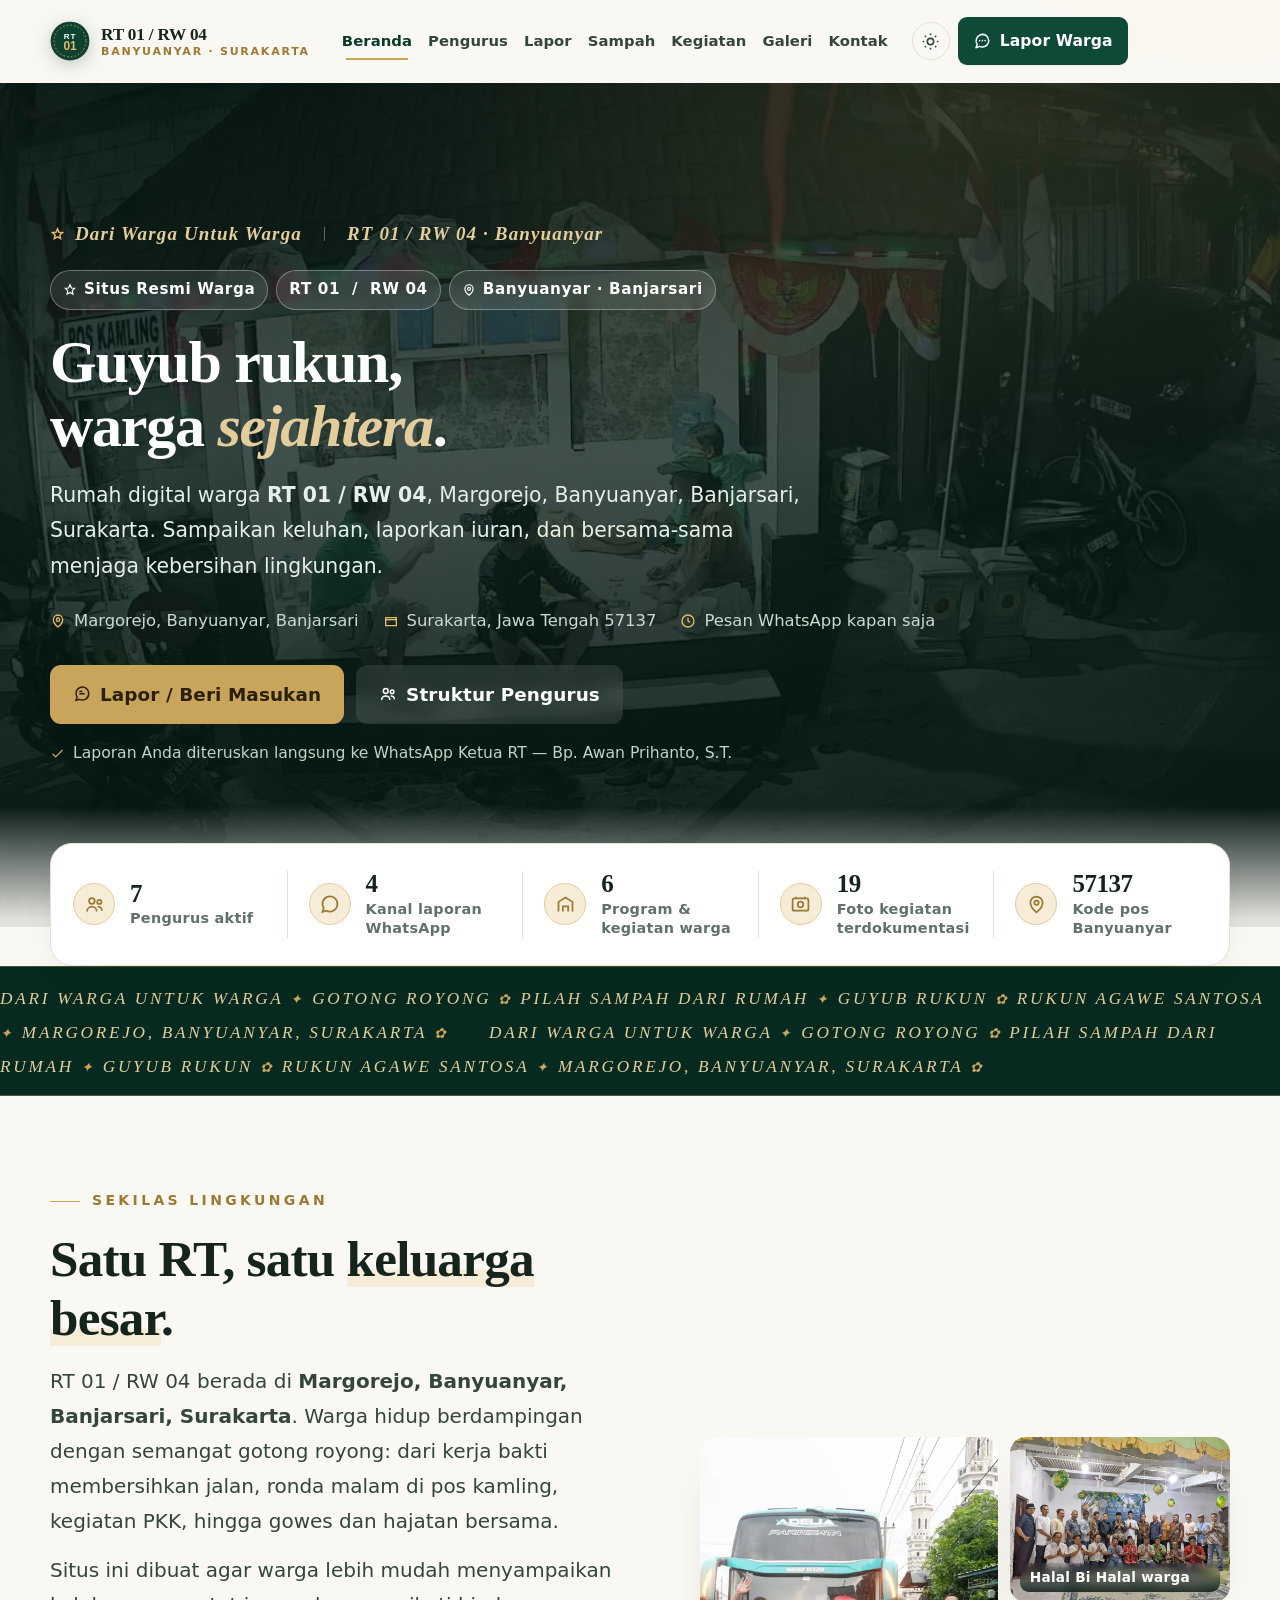
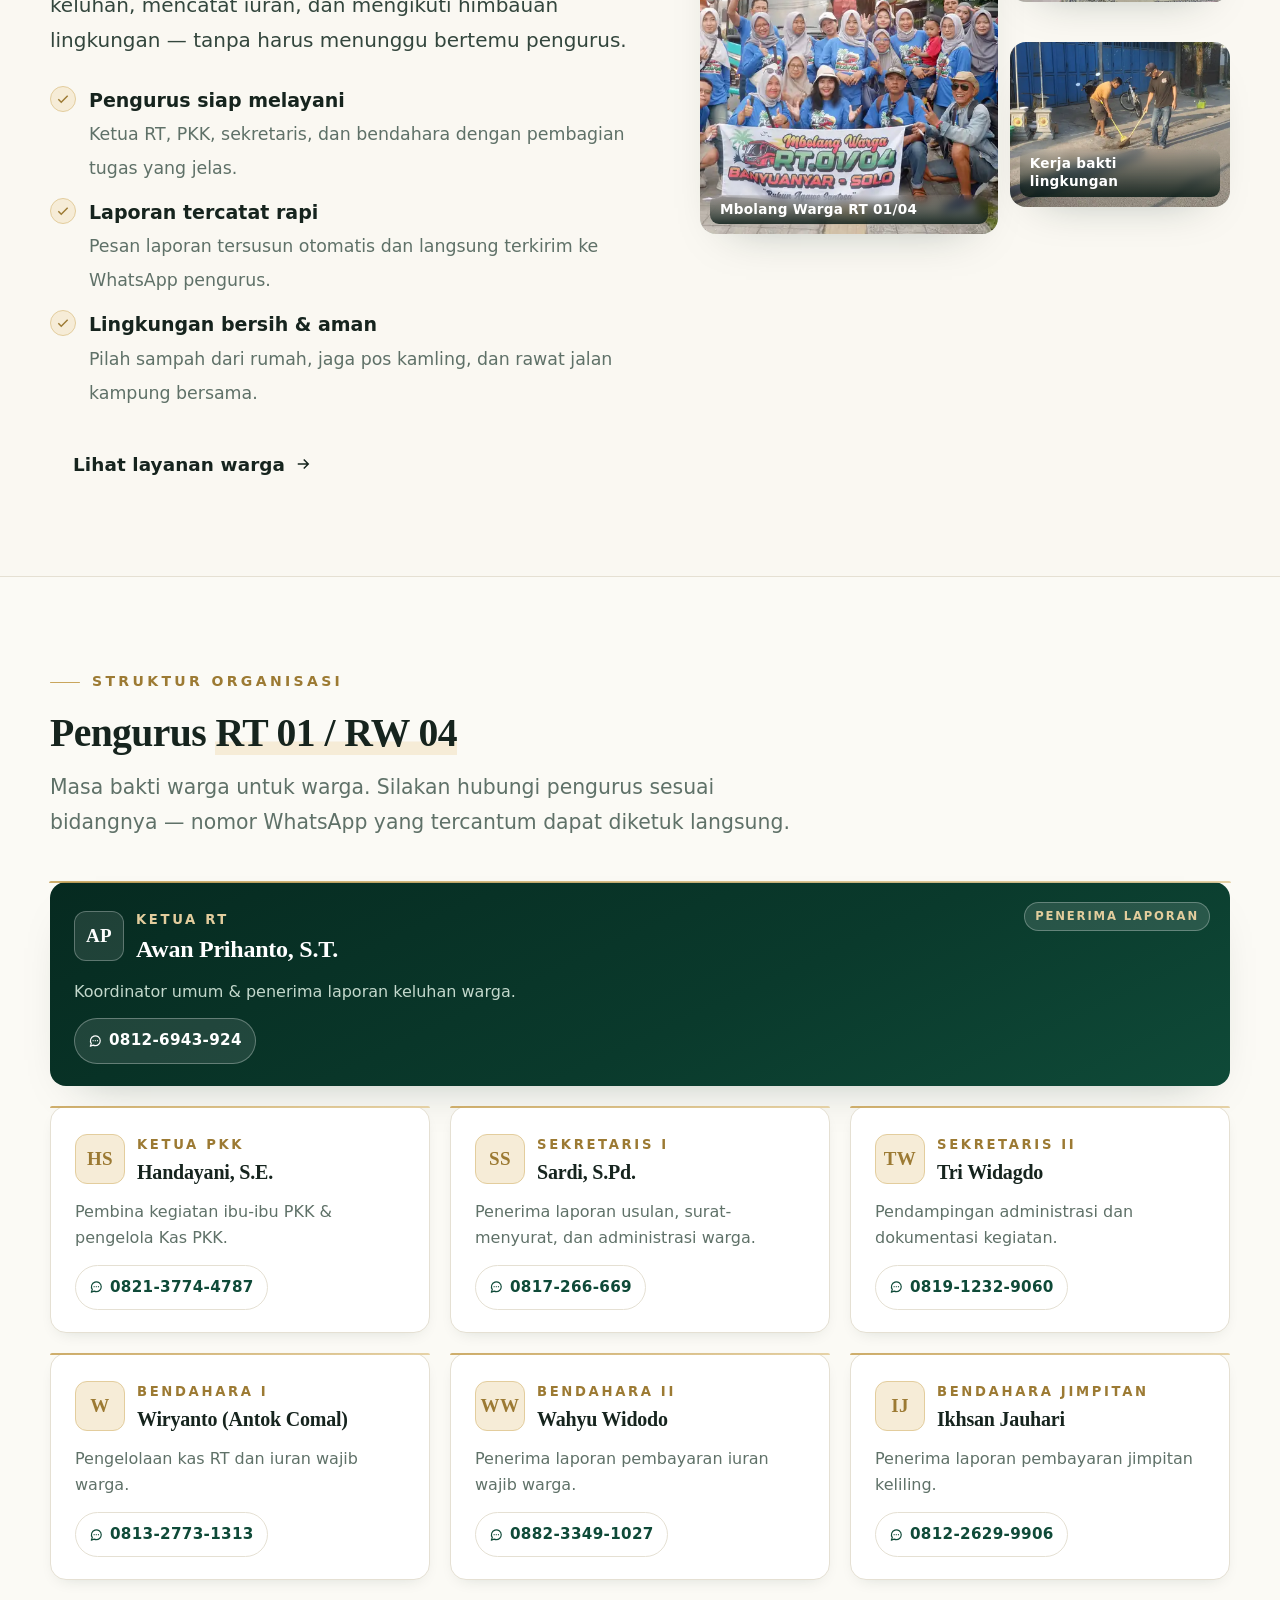
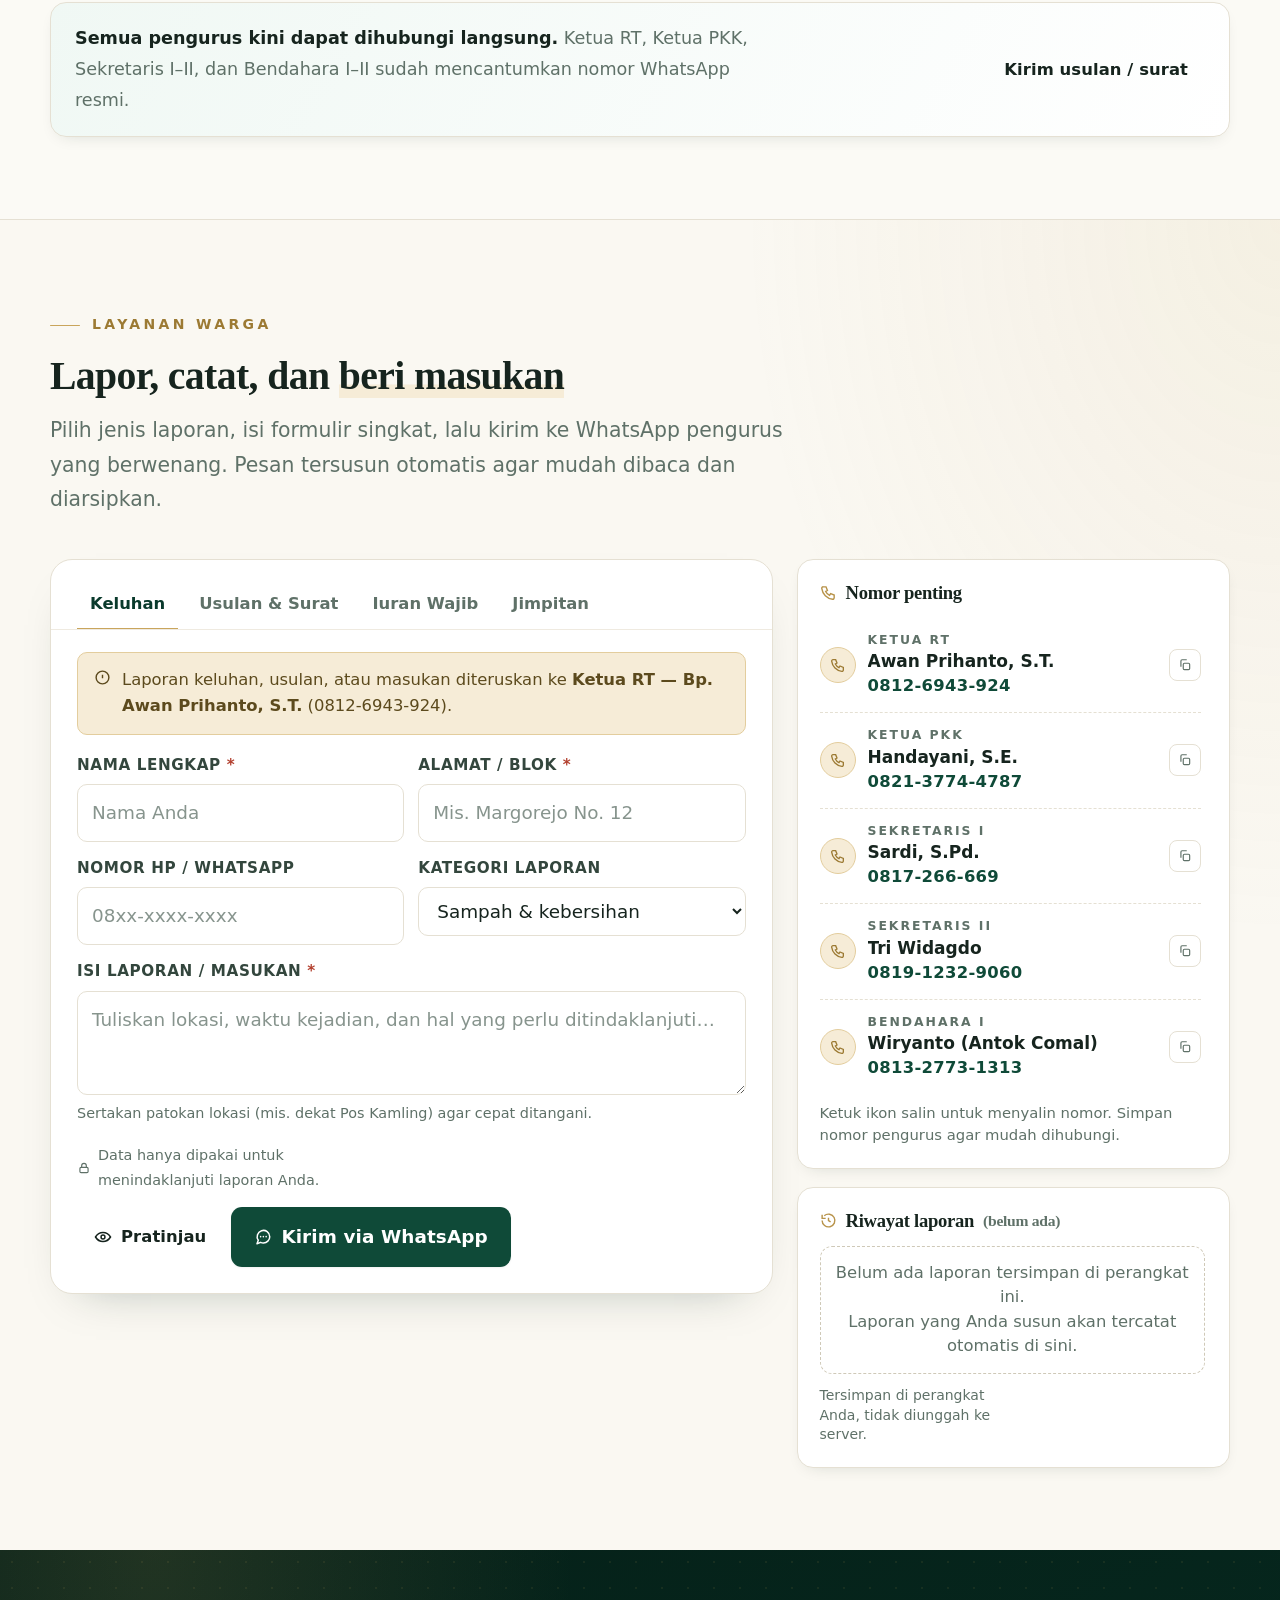
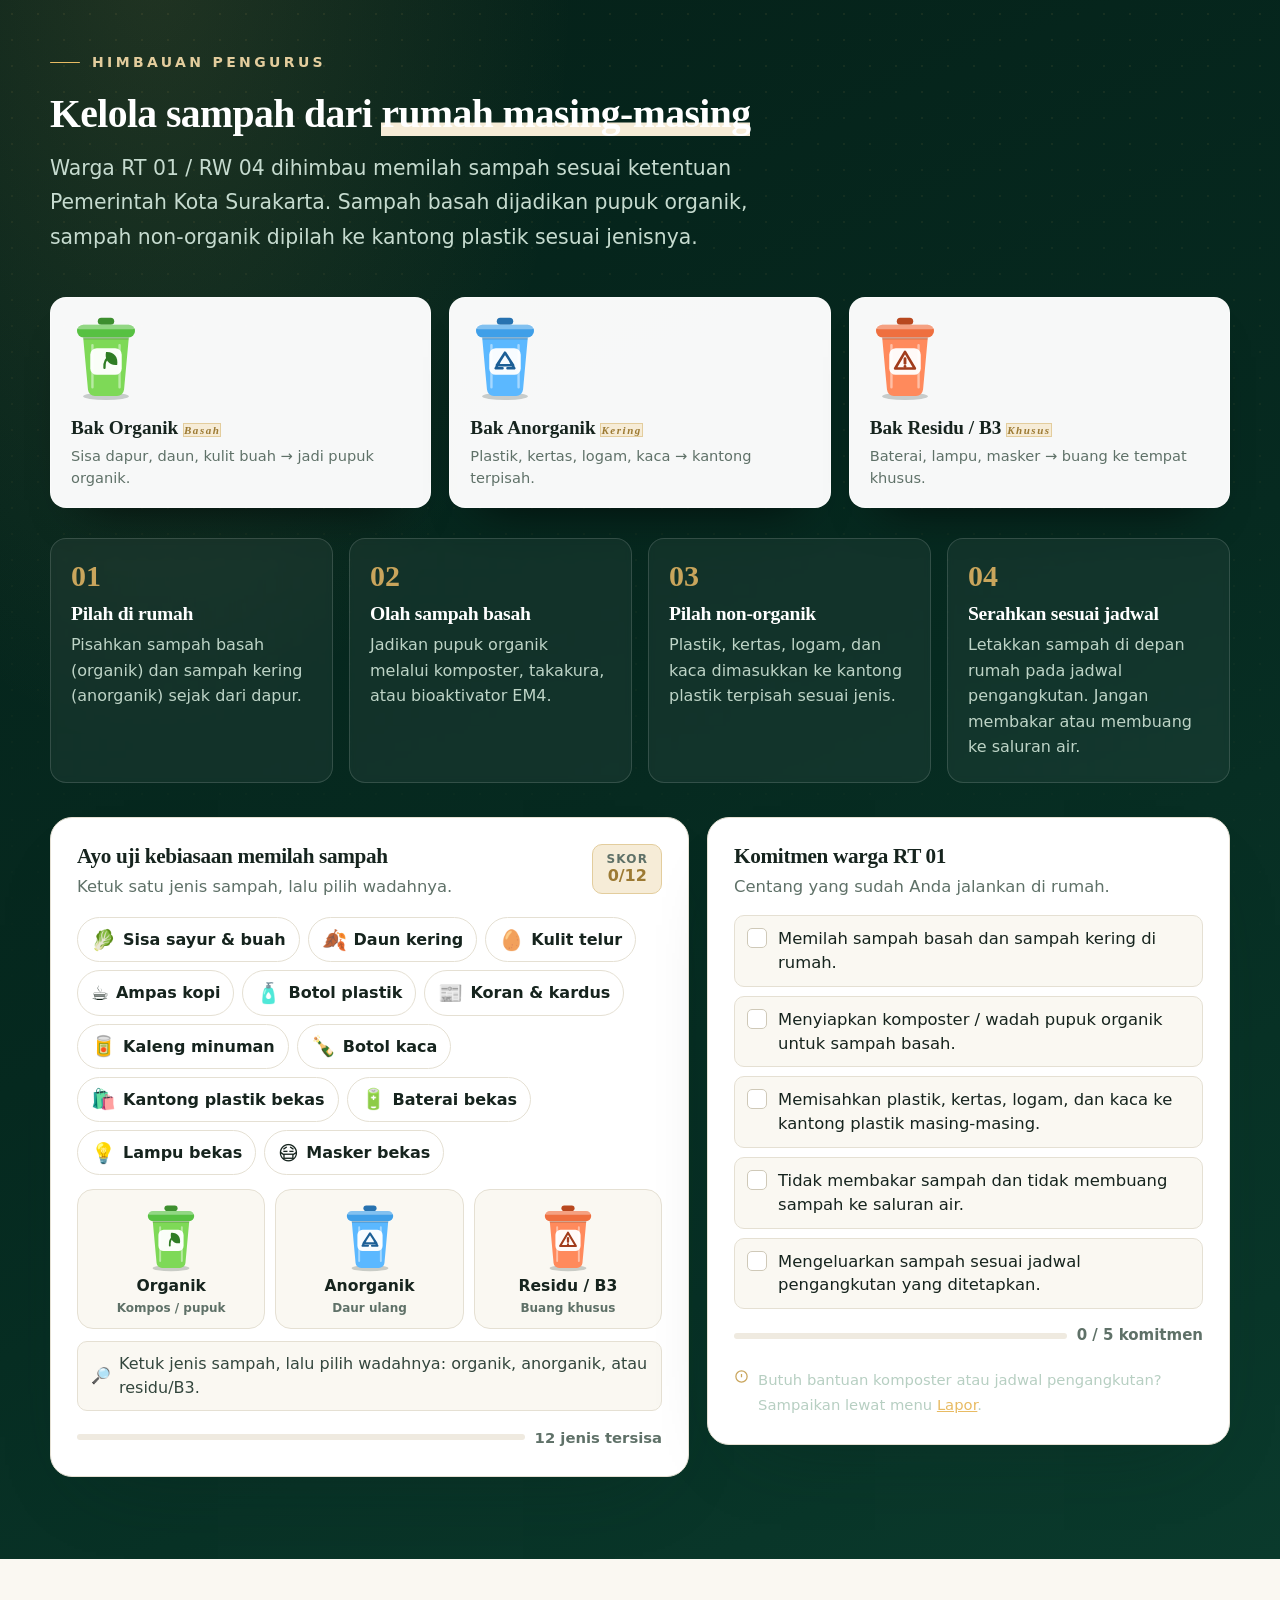
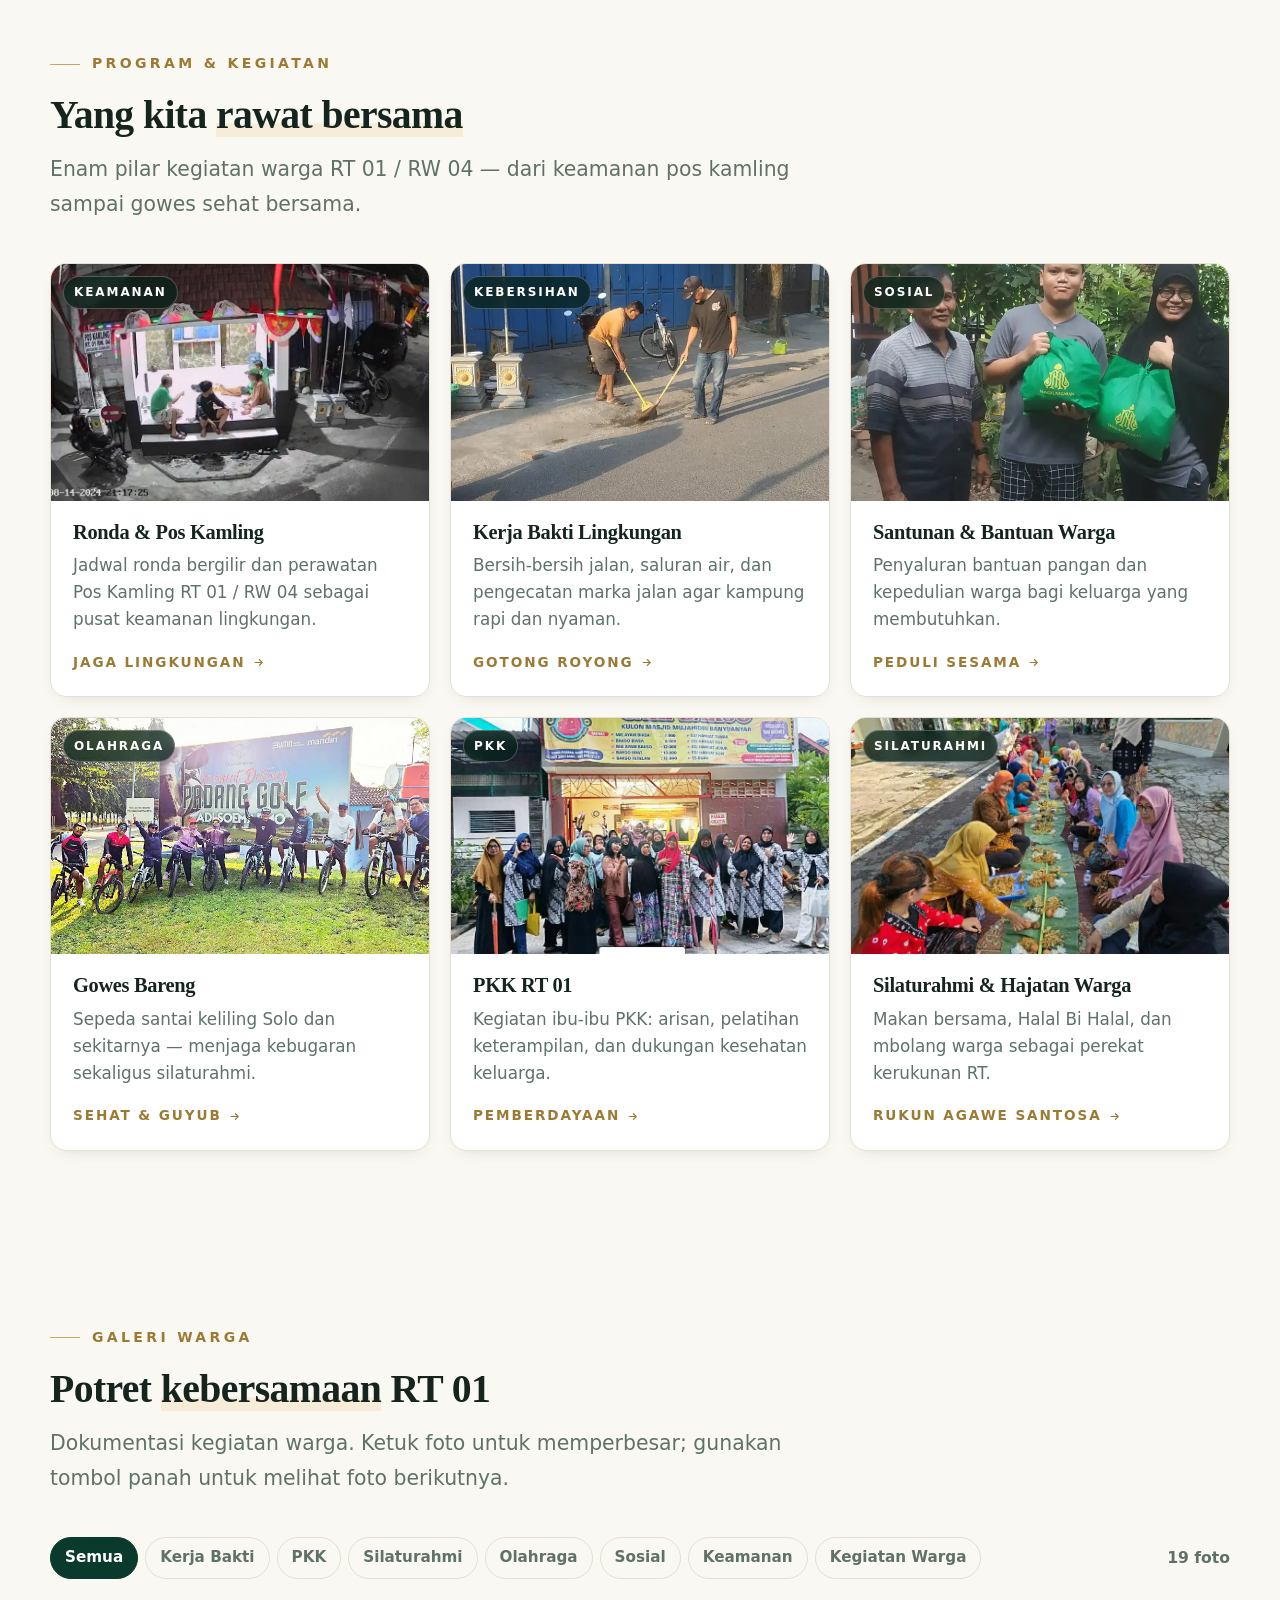
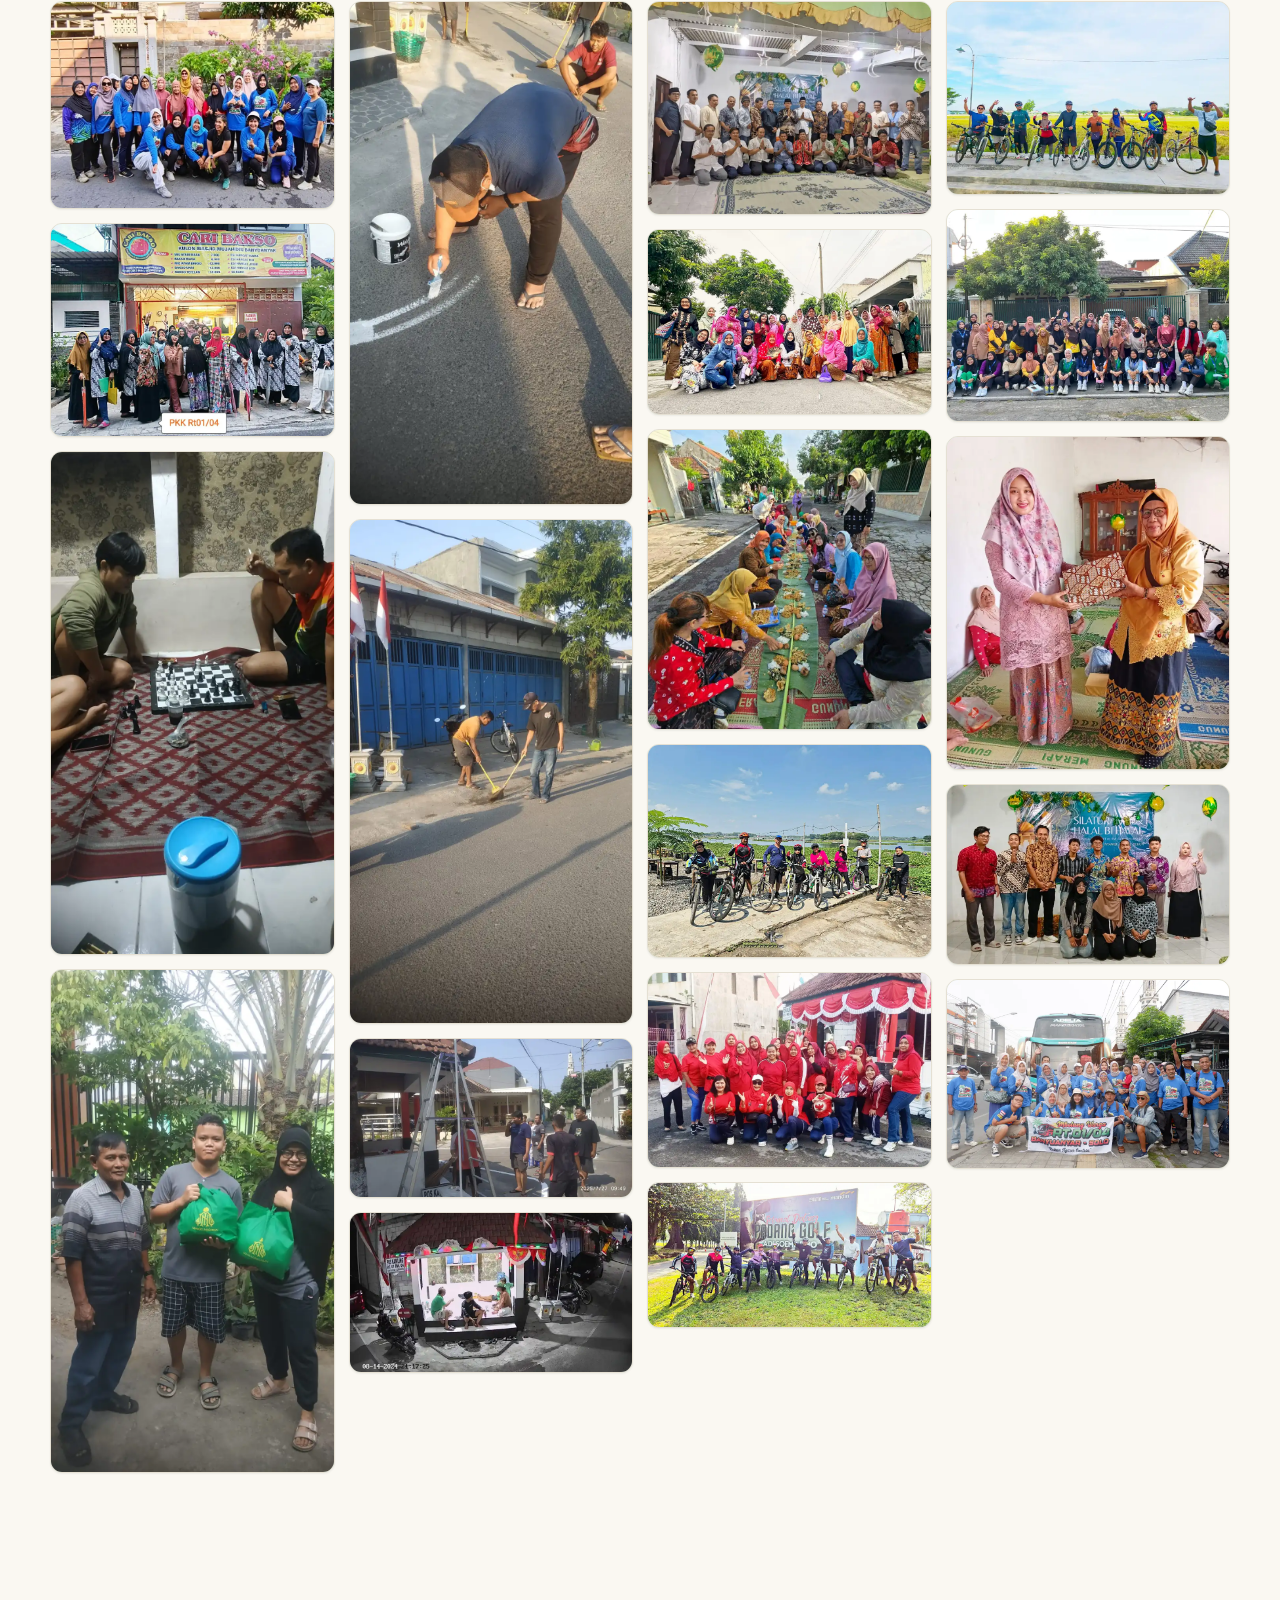
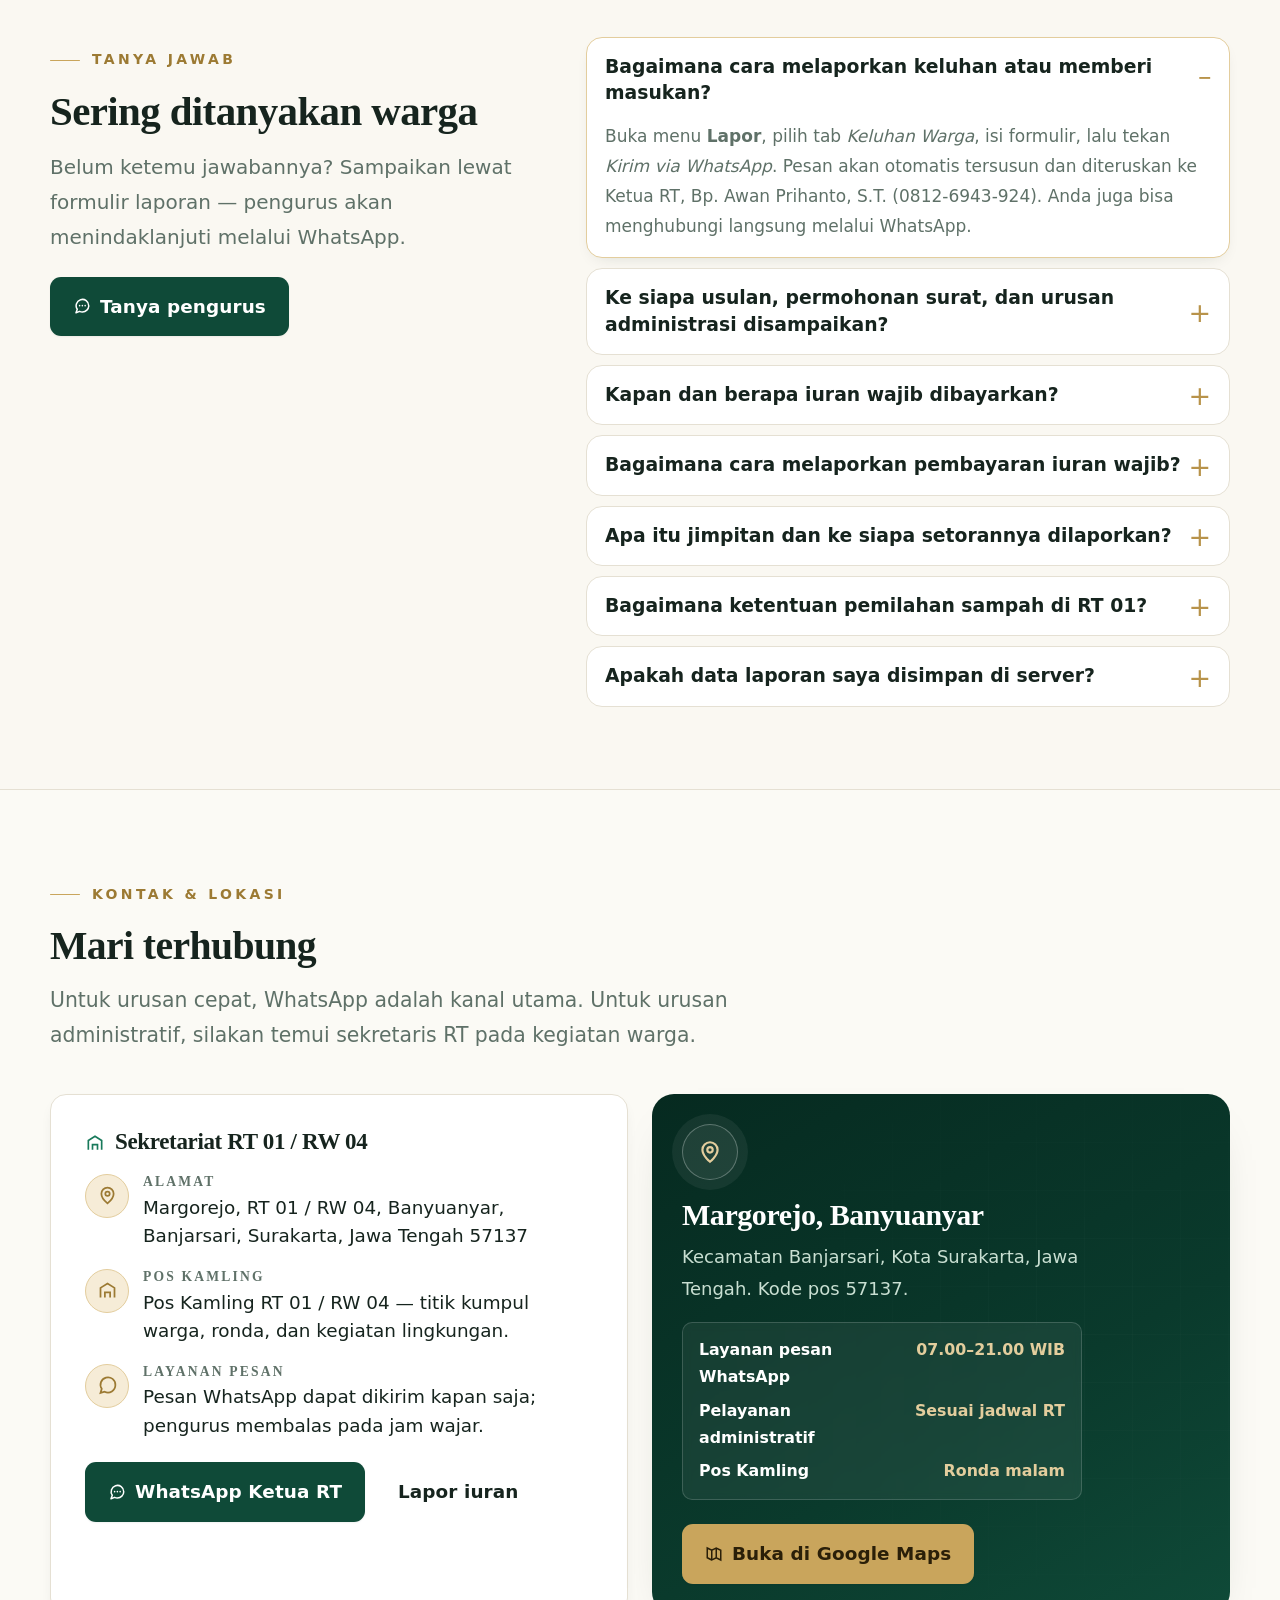
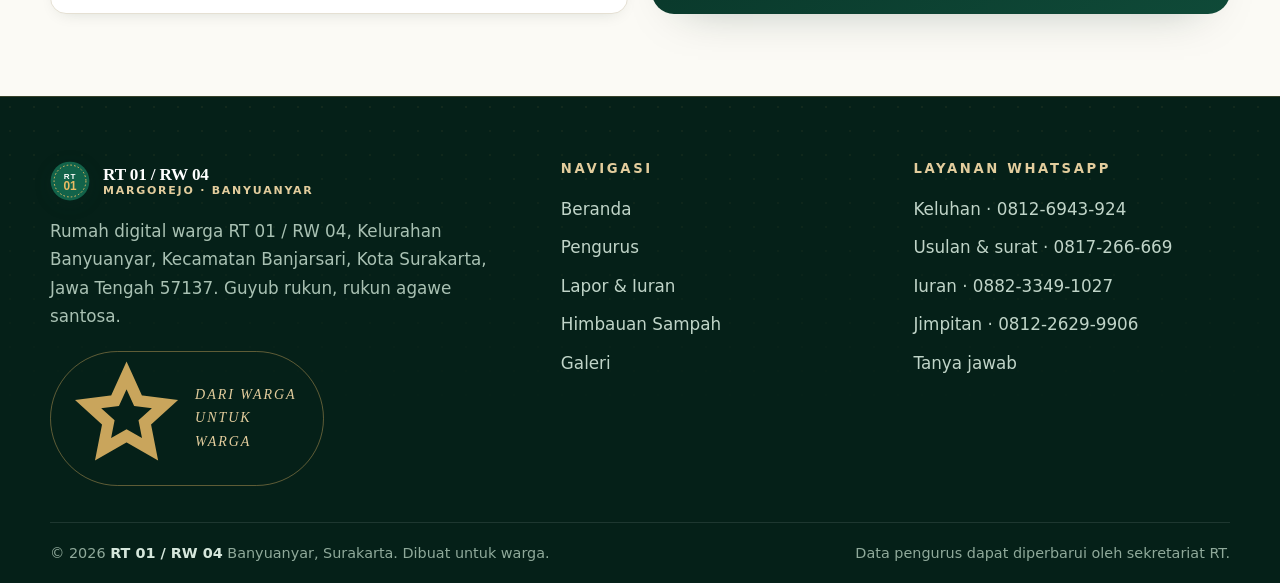
==== index.html @ 1d8290e9 "Add files via upload" ====
<!DOCTYPE html>
<html lang="id" data-theme="light">
<head>
<meta charset="UTF-8">
<meta name="viewport" content="width=device-width, initial-scale=1, viewport-fit=cover">
<title>RT 01 / RW 04 — Margorejo, Banyuanyar, Banjarsari, Surakarta</title>
<meta name="description" content="Situs resmi warga RT 01 / RW 04, Margorejo, Banyuanyar, Banjarsari, Surakarta 57137. Susunan pengurus, laporan keluhan warga, iuran wajib, jimpitan, dan himbauan pengelolaan sampah.">
<meta name="theme-color" content="#0a3125">
<meta property="og:title" content="RT 01 / RW 04 — Banyuanyar, Surakarta">
<meta property="og:description" content="Rumah digital warga RT 01 / RW 04: lapor keluhan, catat iuran, dan jaga lingkungan bersama.">
<meta property="og:type" content="website">
<link rel="icon" href="data:image/svg+xml,%3Csvg xmlns='http://www.w3.org/2000/svg' viewBox='0 0 64 64'%3E%3Ccircle cx='32' cy='32' r='32' fill='%230d4232'/%3E%3Ccircle cx='32' cy='32' r='25' fill='none' stroke='%23d8a23f' stroke-width='2'/%3E%3Ctext x='32' y='30' text-anchor='middle' font-family='Segoe UI,Arial' font-size='14' font-weight='700' fill='%23ffffff'%3ERT%3C/text%3E%3Ctext x='32' y='48' text-anchor='middle' font-family='Segoe UI,Arial' font-size='18' font-weight='800' fill='%23e8bb63'%3E01%3C/text%3E%3C/svg%3E">
<style>
/* ============================================================
   RT 01 / RW 04 — Margorejo, Banyuanyar, Banjarsari, Surakarta
   ============================================================ */

/* ---------- 1. Tokens ---------- */
:root{
  --green-950:#07241c;
  --green-900:#0a3125;
  --green-800:#0d4232;
  --green-700:#12634a;
  --green-600:#187a5b;
  --green-500:#219b72;
  --green-100:#e3f3ec;
  --green-50:#f0f8f4;
  --gold-600:#b5822a;
  --gold-500:#d8a23f;
  --gold-400:#e8bb63;
  --gold-100:#fbf0d9;
  --red:#b3402f;

  --cream:#fbf8f1;
  --canvas:#f6f3ea;
  --surface:#ffffff;
  --surface-2:#fbfaf5;
  --ink:#12241d;
  --ink-soft:#33483f;
  --muted:#61756b;
  --line:#e2ded2;
  --line-strong:#cfc9b8;

  --wa:#1faa59;
  --wa-dark:#178a48;

  --shadow-sm:0 2px 8px rgba(9,42,32,.06);
  --shadow:0 14px 34px -12px rgba(9,42,32,.22);
  --shadow-lg:0 30px 70px -30px rgba(7,36,28,.45);

  --radius:20px;
  --radius-sm:12px;
  --radius-lg:28px;
  --maxw:1160px;

  --font: "Segoe UI", system-ui, -apple-system, "Helvetica Neue", Arial, sans-serif;
  --font-display: "Iowan Old Style", "Palatino Linotype", Palatino, Georgia, "Times New Roman", serif;

  --ease:cubic-bezier(.22,.61,.36,1);
}

html[data-theme="dark"]{
  --cream:#0b1713;
  --canvas:#08120f;
  --surface:#101f1a;
  --surface-2:#0d1a16;
  --ink:#eaf4ee;
  --ink-soft:#c8dad1;
  --muted:#93a89e;
  --line:#20362d;
  --line-strong:#2b463a;
  --green-100:#122c23;
  --green-50:#0e241c;
  --gold-100:#2a2113;
  --shadow-sm:0 2px 10px rgba(0,0,0,.3);
  --shadow:0 16px 40px -14px rgba(0,0,0,.6);
  --shadow-lg:0 30px 70px -30px rgba(0,0,0,.75);
}

/* ---------- 2. Reset & base ---------- */
*,*::before,*::after{box-sizing:border-box}
html{scroll-behavior:smooth;scroll-padding-top:88px;-webkit-text-size-adjust:100%}
body{
  margin:0;
  font-family:var(--font);
  color:var(--ink);
  background:var(--canvas);
  line-height:1.65;
  font-size:16px;
  overflow-x:hidden;
  -webkit-font-smoothing:antialiased;
}
body.nav-open{overflow:hidden}
img{max-width:100%;display:block}
a{color:inherit;text-decoration:none}
button{font:inherit;color:inherit;cursor:pointer;border:0;background:none}
input,select,textarea{font:inherit;color:inherit}
h1,h2,h3,h4{margin:0;line-height:1.15;letter-spacing:-.02em;font-weight:800}
p{margin:0}
ul,ol{margin:0;padding:0;list-style:none}
:focus-visible{outline:3px solid var(--gold-500);outline-offset:3px;border-radius:6px}
::selection{background:var(--gold-400);color:#231a05}

.wrap{width:min(100% - 40px, var(--maxw));margin-inline:auto}
.section{padding:clamp(56px,7vw,96px) 0;position:relative}
.section > .wrap{scroll-margin-top:92px}
section[id]{scroll-margin-top:80px}
.section--tight{padding:clamp(40px,5vw,64px) 0}
.section--paper{background:var(--surface-2);border-top:1px solid var(--line);border-bottom:1px solid var(--line)}

.kicker{
  display:inline-flex;align-items:center;gap:10px;
  font-size:.71rem;font-weight:800;letter-spacing:.2em;text-transform:uppercase;
  color:var(--green-600);margin-bottom:14px;
}
.kicker::before{content:"";width:26px;height:2px;background:var(--gold-500);border-radius:2px}
html[data-theme="dark"] .kicker{color:var(--green-500)}

.section-head{max-width:720px;margin-bottom:clamp(28px,4vw,46px)}
.section-head h2{font-size:clamp(1.65rem,3.4vw,2.5rem)}
.section-head p{margin-top:14px;color:var(--muted);font-size:1.02rem}
.section-head--center{margin-inline:auto;text-align:center}
.section-head--center .kicker{justify-content:center}

.lead-serif{font-family:var(--font-display);font-weight:400;letter-spacing:0}

/* ---------- 3. Buttons, chips, cards ---------- */
.btn{
  --btn-bg:var(--green-800); --btn-fg:#fff; --btn-bd:transparent;
  display:inline-flex;align-items:center;justify-content:center;gap:9px;
  padding:13px 22px;border-radius:999px;background:var(--btn-bg);color:var(--btn-fg);
  font-weight:700;font-size:.94rem;border:1.5px solid var(--btn-bd);
  transition:transform .22s var(--ease), box-shadow .22s var(--ease), background .22s, color .22s;
  box-shadow:var(--shadow-sm);white-space:nowrap;
}
.btn:hover{transform:translateY(-2px);box-shadow:var(--shadow)}
.btn:active{transform:translateY(0)}
.btn svg{width:18px;height:18px;flex:none}
.btn--gold{--btn-bg:var(--gold-500);--btn-fg:#2b1d04}
.btn--gold:hover{--btn-bg:var(--gold-400)}
.btn--wa{--btn-bg:var(--wa);--btn-fg:#fff}
.btn--wa:hover{--btn-bg:var(--wa-dark)}
.btn--ghost{--btn-bg:transparent;--btn-fg:var(--ink);--btn-bd:var(--line-strong);box-shadow:none}
.btn--ghost:hover{--btn-bd:var(--green-600);--btn-fg:var(--green-700);background:var(--green-50)}
html[data-theme="dark"] .btn--ghost:hover{--btn-fg:var(--green-500)}
.btn--light{--btn-bg:rgba(255,255,255,.14);--btn-fg:#fff;--btn-bd:rgba(255,255,255,.4);box-shadow:none;backdrop-filter:blur(6px)}
.btn--light:hover{--btn-bg:rgba(255,255,255,.24)}
.btn--sm{padding:9px 15px;font-size:.85rem}
.btn--block{width:100%}

.chip{
  display:inline-flex;align-items:center;gap:7px;
  padding:6px 12px;border-radius:999px;background:var(--green-50);
  border:1px solid var(--green-100);color:var(--green-700);
  font-size:.78rem;font-weight:700;letter-spacing:.01em;
}
html[data-theme="dark"] .chip{color:var(--green-500);border-color:var(--line)}
.chip svg{width:14px;height:14px}
.chip--gold{background:var(--gold-100);border-color:#f2e0b8;color:var(--gold-600)}
html[data-theme="dark"] .chip--gold{color:var(--gold-400);border-color:var(--line)}
.chip--light{background:rgba(255,255,255,.12);border-color:rgba(255,255,255,.28);color:#fff}

.card{
  background:var(--surface);border:1px solid var(--line);border-radius:var(--radius);
  box-shadow:var(--shadow-sm);
}

/* ---------- 4. Header ---------- */
.scroll-progress{position:fixed;inset:0 0 auto 0;height:3px;z-index:120;background:transparent}
.scroll-progress span{display:block;height:100%;width:0;background:linear-gradient(90deg,var(--gold-500),var(--green-500));transition:width .1s linear}

.site-header{
  position:sticky;top:0;z-index:100;
  background:color-mix(in srgb, var(--cream) 88%, transparent);
  backdrop-filter:blur(14px) saturate(1.3);
  border-bottom:1px solid transparent;
  transition:border-color .3s, box-shadow .3s, background .3s;
}
.site-header.is-stuck{border-bottom-color:var(--line);box-shadow:0 10px 30px -22px rgba(9,42,32,.55)}
.header-inner{display:flex;align-items:center;gap:18px;min-height:74px}
.brand{display:flex;align-items:center;gap:12px;margin-right:auto;min-width:0}
.brand__mark{width:44px;height:44px;flex:none;filter:drop-shadow(0 4px 8px rgba(9,42,32,.22))}
.brand__text{display:flex;flex-direction:column;line-height:1.12;min-width:0}
.brand__title{font-weight:800;font-size:.98rem;letter-spacing:-.01em}
.brand__sub{font-size:.7rem;letter-spacing:.14em;text-transform:uppercase;color:var(--muted);font-weight:700}

.nav{display:flex;align-items:center;gap:2px}
.nav a{
  position:relative;padding:9px 13px;border-radius:999px;font-size:.9rem;font-weight:600;
  color:var(--ink-soft);transition:color .2s, background .2s;
}
.nav a:hover{color:var(--green-700);background:var(--green-50)}
html[data-theme="dark"] .nav a:hover{color:var(--green-500)}
.nav a.is-active{color:var(--green-700);font-weight:800}
html[data-theme="dark"] .nav a.is-active{color:var(--green-500)}
.nav a.is-active::after{
  content:"";position:absolute;left:50%;bottom:2px;transform:translateX(-50%);
  width:16px;height:2.5px;border-radius:2px;background:var(--gold-500);
}
.header-actions{display:flex;align-items:center;gap:8px;margin-left:6px}
.icon-btn{
  width:40px;height:40px;display:grid;place-items:center;border-radius:50%;
  border:1px solid var(--line);background:var(--surface);color:var(--ink-soft);
  transition:background .2s, color .2s, transform .2s, border-color .2s;
}
.icon-btn:hover{color:var(--green-700);border-color:var(--green-500);transform:translateY(-1px)}
.icon-btn svg{width:19px;height:19px}
.icon-btn .icon-moon{display:none}
html[data-theme="dark"] .icon-btn .icon-sun{display:none}
html[data-theme="dark"] .icon-btn .icon-moon{display:block}
.header-cta{display:inline-flex}
.burger{display:none}

.mobile-nav{
  position:fixed;inset:74px 0 0;z-index:99;background:var(--cream);
  padding:18px 20px 32px;overflow-y:auto;
  transform:translateX(100%);transition:transform .32s var(--ease);
  display:flex;flex-direction:column;gap:4px;
}
.mobile-nav.is-open{transform:none}
.mobile-nav a{
  padding:15px 14px;border-radius:14px;font-weight:700;font-size:1.05rem;
  border-bottom:1px solid var(--line);display:flex;align-items:center;justify-content:space-between;
}
.mobile-nav a::after{content:"→";color:var(--gold-500);font-weight:800}
.mobile-nav .mobile-nav__cta{margin-top:18px;display:grid;gap:10px}
.mobile-nav .btn{border-bottom:0}
.mobile-nav .btn::after{content:none}

/* ---------- 5. Hero ---------- */
.hero{
  position:relative;isolation:isolate;color:#fff;
  min-height:min(88vh,760px);display:flex;align-items:flex-end;
  padding:clamp(120px,16vh,180px) 0 0;
  background:var(--green-950);
  overflow:hidden;
}
.hero__bg{position:absolute;inset:0;z-index:-2;background-size:cover;background-position:center 42%;transform:scale(1.03)}
.hero__veil{
  position:absolute;inset:0;z-index:-1;
  background:
    radial-gradient(120% 90% at 78% 10%, rgba(23,122,91,.35), transparent 60%),
    linear-gradient(180deg, rgba(5,25,19,.78) 0%, rgba(6,30,23,.6) 42%, rgba(6,28,22,.95) 100%);
}
.hero::after{
  content:"";position:absolute;inset:auto 0 0 0;height:120px;z-index:-1;
  background:linear-gradient(180deg,transparent,var(--canvas) 92%);
  opacity:.85;
}
.hero__inner{padding-bottom:clamp(120px,16vw,160px)}
.hero__eyebrow{display:flex;flex-wrap:wrap;gap:8px;margin-bottom:20px}
.hero h1{
  font-family:var(--font-display);font-weight:600;letter-spacing:-.025em;
  font-size:clamp(2.3rem,6.2vw,4.3rem);line-height:1.04;max-width:16ch;
  text-wrap:balance;
}
.hero h1 em{font-style:normal;color:var(--gold-400)}
.hero__desc{margin-top:20px;max-width:56ch;font-size:clamp(1rem,1.6vw,1.12rem);color:#e7f0e9}
.hero__meta{display:flex;flex-wrap:wrap;gap:10px 22px;margin-top:22px;font-size:.88rem;color:#d6e6da}
.hero__meta span{display:inline-flex;align-items:center;gap:8px}
.hero__meta svg{width:16px;height:16px;color:var(--gold-400)}
.hero__actions{display:flex;flex-wrap:wrap;gap:12px;margin-top:30px}
.hero__actions > *{min-width:0}
.hero__actions .btn{max-width:100%}
.hero__actions .btn svg{flex:none}
.hero__note{margin-top:16px;font-size:.8rem;color:#bfd4c5;display:flex;align-items:center;gap:8px}
.hero__note svg{width:15px;height:15px;color:var(--gold-400);flex:none}

/* stats */
.stats{
  margin-top:clamp(-96px,-9vw,-72px);position:relative;z-index:5;
}
.stats__grid{
  display:grid;grid-template-columns:repeat(5,1fr);
  background:var(--surface);border:1px solid var(--line);border-radius:var(--radius-lg);
  box-shadow:var(--shadow);overflow:hidden;
}
.stat{padding:26px 22px;display:flex;gap:14px;align-items:center;position:relative}
.stat + .stat::before{content:"";position:absolute;left:0;top:22%;height:56%;width:1px;background:var(--line)}
.stat__icon{
  width:44px;height:44px;flex:none;border-radius:14px;display:grid;place-items:center;
  background:var(--green-800);color:var(--gold-400);border:1px solid var(--green-700);
  box-shadow:0 6px 14px -8px rgba(9,42,32,.55);
}
html[data-theme="dark"] .stat__icon{background:var(--green-600);border-color:var(--green-700);color:#fff}
.stat__icon svg{width:21px;height:21px}
.stat__num{font-size:1.5rem;font-weight:800;letter-spacing:-.03em;line-height:1.1;font-variant-numeric:tabular-nums}
.stat__num small{font-size:.9rem;font-weight:700;color:var(--muted)}
.stat__label{font-size:.78rem;color:var(--muted);font-weight:600;line-height:1.35;margin-top:2px}

/* ---------- 6. Tentang ---------- */
.about{display:grid;grid-template-columns:1.05fr .95fr;gap:clamp(30px,5vw,64px);align-items:center}
.about__text p + p{margin-top:14px}
.about__text p{color:var(--ink-soft)}
.about__points{display:grid;gap:12px;margin-top:26px}
.about__point{display:flex;gap:13px;align-items:flex-start}
.about__point .tick{
  width:26px;height:26px;flex:none;border-radius:50%;display:grid;place-items:center;
  background:var(--green-50);border:1px solid var(--green-100);color:var(--green-700);margin-top:2px;
}
html[data-theme="dark"] .about__point .tick{color:var(--green-500);border-color:var(--line)}
.about__point .tick svg{width:14px;height:14px}
.about__point strong{display:block;font-size:.95rem}
.about__point span{font-size:.87rem;color:var(--muted)}
.about__collage{display:grid;grid-template-columns:1.15fr .85fr;grid-template-rows:auto auto;gap:12px}
.about__collage figure{margin:0;position:relative;border-radius:var(--radius);overflow:hidden;box-shadow:var(--shadow);background:var(--green-100)}
.about__collage img{width:100%;height:100%;object-fit:cover;transition:transform .7s var(--ease)}
.about__collage figure:hover img{transform:scale(1.05)}
.about__collage .c1{grid-row:span 2;aspect-ratio:3/4}
.about__collage .c2{aspect-ratio:4/3}
.about__collage .c3{aspect-ratio:4/3}
.about__collage figcaption{
  position:absolute;left:10px;bottom:10px;right:10px;
  font-size:.7rem;font-weight:700;color:#fff;letter-spacing:.02em;
  background:rgba(6,28,22,.62);backdrop-filter:blur(4px);
  padding:6px 10px;border-radius:9px;line-height:1.3;
}

/* ---------- 7. Pengurus ---------- */
.pengurus-grid{display:grid;grid-template-columns:repeat(4,1fr);gap:18px}
.pcard{
  position:relative;padding:24px 22px 20px;border-radius:var(--radius);
  background:var(--surface);border:1px solid var(--line);box-shadow:var(--shadow-sm);
  display:flex;flex-direction:column;gap:14px;overflow:hidden;min-height:224px;
  transition:transform .3s var(--ease), box-shadow .3s var(--ease), border-color .3s;
}
.pcard::before{
  content:"";position:absolute;inset:0 0 auto 0;height:4px;
  background:linear-gradient(90deg,var(--green-700),var(--gold-500));opacity:.9;
}
.pcard:hover{transform:translateY(-4px);box-shadow:var(--shadow);border-color:var(--line-strong)}
.pcard--lead{grid-column:span 2;background:linear-gradient(160deg,var(--green-900),var(--green-800) 62%,var(--green-700));color:#fff;border-color:transparent}
.pcard--lead::before{background:linear-gradient(90deg,var(--gold-500),var(--gold-400))}
.pcard--lead .pcard__role{color:var(--gold-400)}
.pcard--lead .pcard__meta{color:#cfe3d7}
.pcard--lead .avatar{background:rgba(255,255,255,.12);border-color:rgba(255,255,255,.28);color:#fff}
.pcard--lead .pcard__wa{background:var(--gold-500);color:#2b1d04}
.pcard__top{display:flex;align-items:center;gap:14px}
.avatar{
  width:54px;height:54px;flex:none;border-radius:16px;display:grid;place-items:center;
  background:var(--green-50);border:1px solid var(--green-100);color:var(--green-700);
  font-weight:800;font-size:1.05rem;letter-spacing:.02em;
}
html[data-theme="dark"] .avatar{color:var(--green-500);border-color:var(--line)}
.pcard__role{font-size:.69rem;letter-spacing:.14em;text-transform:uppercase;font-weight:800;color:var(--green-600)}
html[data-theme="dark"] .pcard__role{color:var(--green-500)}
.pcard__name{font-size:1.02rem;font-weight:800;letter-spacing:-.01em;margin-top:3px;line-height:1.25}
.pcard__meta{font-size:.8rem;color:var(--muted);margin-top:auto;line-height:1.4}
.pcard__foot{display:flex;align-items:center;justify-content:space-between;gap:10px;flex-wrap:wrap}
.pcard__wa{
  display:inline-flex;align-items:center;gap:7px;font-size:.78rem;font-weight:800;
  padding:8px 12px;border-radius:999px;background:var(--wa);color:#fff;
  transition:transform .2s var(--ease), filter .2s;
}
.pcard__wa:hover{transform:translateY(-1px);filter:brightness(1.06)}
.pcard__wa svg{width:14px;height:14px}
.pcard__none{font-size:.74rem;color:var(--muted);font-style:italic}
.pcard__tag{position:absolute;top:16px;right:16px;font-size:.62rem;font-weight:800;letter-spacing:.12em;text-transform:uppercase;padding:4px 9px;border-radius:999px;background:var(--gold-100);color:var(--gold-600);border:1px solid #f0ddb2}
.pcard--lead .pcard__tag{background:rgba(255,255,255,.14);color:var(--gold-400);border-color:rgba(255,255,255,.25)}

/* ---------- 8. Layanan / lapor ---------- */
.layanan{background:
  radial-gradient(80% 100% at 100% 0%, var(--green-50), transparent 60%),
  var(--canvas);}
.layanan-grid{display:grid;grid-template-columns:1.25fr .75fr;gap:24px;align-items:start}

.panel{
  background:var(--surface);border:1px solid var(--line);border-radius:var(--radius-lg);
  box-shadow:var(--shadow);overflow:hidden;
}
.panel__head{padding:22px 24px 0}
.panel__title{font-size:1.12rem;display:flex;align-items:center;gap:10px}
.panel__title svg{width:20px;height:20px;color:var(--green-600)}
.panel__sub{font-size:.85rem;color:var(--muted);margin-top:5px}

.tabs{display:flex;gap:6px;padding:18px 24px 0;flex-wrap:wrap}
.tab[hidden]{display:none!important}
.tab{
  display:inline-flex;align-items:center;gap:8px;padding:10px 15px;border-radius:999px;
  font-size:.83rem;font-weight:700;background:var(--surface-2);border:1px solid var(--line);color:var(--ink-soft);
  transition:all .22s var(--ease);
}
.tab svg{width:15px;height:15px;opacity:.85}
.tab:hover{border-color:var(--green-500);color:var(--green-700)}
.tab.is-active{background:var(--green-800);border-color:var(--green-800);color:#fff;box-shadow:var(--shadow-sm)}
html[data-theme="dark"] .tab.is-active{background:var(--green-600);border-color:var(--green-600)}

.form-wrap{padding:20px 24px 24px}
.form-note{
  display:flex;gap:11px;padding:13px 15px;border-radius:14px;margin-bottom:18px;
  background:var(--gold-100);border:1px solid #f1e2be;font-size:.82rem;color:#6a5418;line-height:1.5;
}
html[data-theme="dark"] .form-note{color:var(--gold-400);border-color:var(--line);background:var(--gold-100)}
.form-note svg{width:17px;height:17px;flex:none;margin-top:2px}
.form-grid{display:grid;grid-template-columns:1fr 1fr;gap:14px}
.field{display:flex;flex-direction:column;gap:6px;min-width:0}
.field--full{grid-column:1/-1}
.field label{font-size:.79rem;font-weight:800;letter-spacing:.02em;color:var(--ink-soft)}
.field label .req{color:var(--red)}
.field input,.field select,.field textarea{
  width:100%;padding:12px 14px;border-radius:12px;border:1.5px solid var(--line);
  background:var(--surface-2);transition:border-color .2s, box-shadow .2s, background .2s;
  font-size:.92rem;
}
.field textarea{resize:vertical;min-height:104px}
.field input::placeholder,.field textarea::placeholder{color:var(--muted);opacity:.75}
.field input:focus,.field select:focus,.field textarea:focus{
  outline:none;border-color:var(--green-500);background:var(--surface);
  box-shadow:0 0 0 4px color-mix(in srgb, var(--green-500) 16%, transparent);
}
.field.has-error input,.field.has-error select,.field.has-error textarea{border-color:var(--red);background:color-mix(in srgb, var(--red) 6%, var(--surface))}
.field__err{font-size:.75rem;color:var(--red);font-weight:700;display:none}
.field.has-error .field__err{display:block}
.field__hint{font-size:.73rem;color:var(--muted)}
.form-foot{display:flex;align-items:center;justify-content:space-between;gap:14px;margin-top:18px;flex-wrap:wrap}
.form-privacy{font-size:.73rem;color:var(--muted);display:flex;align-items:center;gap:7px;max-width:34ch}
.form-privacy svg{width:14px;height:14px;flex:none}
.preview{margin-top:16px;border-top:1px dashed var(--line);padding-top:16px;display:none}
.preview.is-open{display:block;animation:fadeUp .35s var(--ease)}
.preview__head{display:flex;align-items:center;justify-content:space-between;gap:10px;margin-bottom:8px}
.preview__head h4{font-size:.8rem;letter-spacing:.08em;text-transform:uppercase;color:var(--muted)}
.preview pre{
  margin:0;max-height:230px;overflow:auto;white-space:pre-wrap;word-break:break-word;
  background:var(--surface-2);border:1px solid var(--line);border-radius:12px;
  padding:14px;font-size:.8rem;line-height:1.6;font-family:ui-monospace,SFMono-Regular,Menlo,Consolas,monospace;color:var(--ink-soft);
}
.preview__actions{display:flex;gap:8px;margin-top:10px;flex-wrap:wrap}

/* sidebar */
.side{display:grid;gap:18px}
.side-card{padding:22px;border-radius:var(--radius);background:var(--surface);border:1px solid var(--line);box-shadow:var(--shadow-sm)}
.side-card h3{font-size:.93rem;display:flex;align-items:center;gap:9px;margin-bottom:14px}
.side-card h3 svg{width:17px;height:17px;color:var(--gold-600)}
.hotline{display:flex;align-items:center;gap:12px;padding:11px 0;border-bottom:1px dashed var(--line)}
.hotline:last-child{border-bottom:0;padding-bottom:0}
.hotline__ic{width:36px;height:36px;flex:none;border-radius:11px;display:grid;place-items:center;background:var(--green-50);color:var(--green-700);border:1px solid var(--green-100)}
html[data-theme="dark"] .hotline__ic{color:var(--green-500);border-color:var(--line)}
.hotline__ic svg{width:16px;height:16px}
.hotline__body{min-width:0;flex:1}
.hotline__role{font-size:.7rem;text-transform:uppercase;letter-spacing:.1em;font-weight:800;color:var(--muted)}
.hotline__name{font-size:.85rem;font-weight:700;line-height:1.3;white-space:nowrap;overflow:hidden;text-overflow:ellipsis}
.hotline__num{font-size:.82rem;font-variant-numeric:tabular-nums;color:var(--green-700);font-weight:800;letter-spacing:.02em}
html[data-theme="dark"] .hotline__num{color:var(--green-500)}
.copy-btn{
  width:32px;height:32px;flex:none;border-radius:10px;display:grid;place-items:center;
  border:1px solid var(--line);background:var(--surface-2);color:var(--muted);
  transition:all .2s;
}
.copy-btn:hover{color:var(--green-700);border-color:var(--green-500);background:var(--green-50)}
.copy-btn svg{width:14px;height:14px}
.copy-btn.is-done{color:var(--wa);border-color:var(--wa);background:color-mix(in srgb,var(--wa) 10%,transparent)}

.history-empty{font-size:.82rem;color:var(--muted);padding:14px;border:1px dashed var(--line-strong);border-radius:12px;text-align:center;line-height:1.5}
.history-list{display:grid;gap:9px;max-height:320px;overflow:auto;padding-right:2px}
.hitem{
  border:1px solid var(--line);border-radius:13px;padding:11px 12px;background:var(--surface-2);
  display:grid;gap:3px;position:relative;transition:border-color .2s;
}
.hitem:hover{border-color:var(--line-strong)}
.hitem__top{display:flex;align-items:center;gap:8px;justify-content:space-between}
.hitem__type{font-size:.68rem;font-weight:800;letter-spacing:.08em;text-transform:uppercase;color:var(--green-700)}
html[data-theme="dark"] .hitem__type{color:var(--green-500)}
.hitem__time{font-size:.66rem;color:var(--muted);font-variant-numeric:tabular-nums}
.hitem__title{font-size:.84rem;font-weight:700;line-height:1.3;overflow:hidden;display:-webkit-box;-webkit-line-clamp:2;-webkit-box-orient:vertical}
.hitem__actions{display:flex;gap:6px;margin-top:5px}
.hitem__actions button{font-size:.7rem;font-weight:800;color:var(--green-700);padding:3px 8px;border-radius:7px;background:var(--green-50);border:1px solid var(--green-100)}
html[data-theme="dark"] .hitem__actions button{color:var(--green-500);border-color:var(--line)}
.hitem__actions button.danger{color:var(--red);background:color-mix(in srgb,var(--red) 8%,transparent);border-color:color-mix(in srgb,var(--red) 25%,transparent)}
.history-foot{display:flex;justify-content:space-between;align-items:center;margin-top:12px;gap:10px}
.link-btn{font-size:.76rem;font-weight:800;color:var(--muted);text-decoration:underline;text-underline-offset:3px}
.link-btn:hover{color:var(--red)}

/* ---------- 9. Sampah ---------- */
.sampah{
  position:relative;color:#fff;overflow:hidden;isolation:isolate;padding-top:clamp(64px,8vw,104px);
  background:
    radial-gradient(70% 120% at 12% 0%, #12634a 0%, transparent 55%),
    radial-gradient(90% 120% at 100% 100%, #187a5b 0%, transparent 60%),
    linear-gradient(150deg,#082a20,#0a3125 45%,#0d4232);
}
.sampah::before{
  content:"";position:absolute;inset:0;z-index:-1;opacity:.16;
  background-image:radial-gradient(circle at 12px 12px, #e8bb63 1.4px, transparent 1.5px);
  background-size:26px 26px;
  mask-image:linear-gradient(180deg,#000,transparent 70%);
}
.sampah .kicker{color:var(--gold-400)}
.sampah .kicker::before{background:var(--gold-400)}
.sampah .section-head p{color:#c8ded2}
.steps{display:grid;grid-template-columns:repeat(4,1fr);gap:14px;margin:30px 0 34px}
.step{
  position:relative;padding:20px 18px;border-radius:18px;
  background:rgba(255,255,255,.07);border:1px solid rgba(255,255,255,.16);
  backdrop-filter:blur(6px);transition:background .3s, transform .3s var(--ease);
}
.step:hover{background:rgba(255,255,255,.12);transform:translateY(-3px)}
.step__no{
  font-family:var(--font-display);font-size:1.9rem;line-height:1;color:var(--gold-400);
  font-weight:600;margin-bottom:10px;display:block;
}
.step h3{font-size:.97rem;line-height:1.3;margin-bottom:6px}
.step p{font-size:.82rem;color:#c2d8cc;line-height:1.55}

.sampah-grid{display:grid;grid-template-columns:1.1fr .9fr;gap:18px;align-items:start}
.glass{
  background:rgba(255,255,255,.96);color:var(--ink);border-radius:var(--radius-lg);
  padding:24px;border:1px solid rgba(255,255,255,.5);box-shadow:var(--shadow-lg);
}
html[data-theme="dark"] .glass{background:rgba(10,25,20,.94);border-color:rgba(255,255,255,.1)}
.glass__head{display:flex;align-items:flex-start;justify-content:space-between;gap:12px;margin-bottom:6px}
.glass__head h3{font-size:1.06rem}
.glass__head p{font-size:.82rem;color:var(--muted);margin-top:4px}
.score-badge{
  flex:none;display:grid;place-items:center;padding:7px 12px;border-radius:12px;
  background:var(--green-50);border:1px solid var(--green-100);color:var(--green-700);
  font-weight:800;font-size:.8rem;font-variant-numeric:tabular-nums;line-height:1.15;text-align:center;
}
html[data-theme="dark"] .score-badge{color:var(--green-500);border-color:var(--line)}
.score-badge small{display:block;font-size:.6rem;letter-spacing:.1em;text-transform:uppercase;color:var(--muted);font-weight:800}

.quiz-items{display:flex;flex-wrap:wrap;gap:8px;margin:16px 0 14px;min-height:92px;align-content:flex-start}
.qitem{
  display:inline-flex;align-items:center;gap:7px;padding:8px 12px;border-radius:999px;
  background:var(--surface-2);border:1.5px solid var(--line);font-size:.82rem;font-weight:700;
  transition:all .2s var(--ease);
}
.qitem span.emo{font-size:1rem;line-height:1}
.qitem:hover{border-color:var(--green-500);transform:translateY(-1px)}
.qitem.is-sel{background:var(--green-800);border-color:var(--green-800);color:#fff;box-shadow:0 6px 16px -8px rgba(9,42,32,.6)}
.qitem.is-correct{background:color-mix(in srgb,var(--wa) 15%,var(--surface-2));border-color:var(--wa);color:var(--wa-dark)}
.qitem.is-wrong{background:color-mix(in srgb,var(--red) 12%,var(--surface-2));border-color:var(--red);color:var(--red);animation:shake .35s}
.qitem.is-gone{display:none}
.qitem:disabled{cursor:default}

.bins{display:grid;grid-template-columns:repeat(3,1fr);gap:9px}
.bin{
  display:flex;flex-direction:column;align-items:center;gap:5px;text-align:center;
  padding:13px 8px;border-radius:15px;border:1.5px dashed var(--line-strong);
  background:var(--surface-2);transition:all .2s var(--ease);
}
.bin:hover:not(:disabled){border-color:var(--green-500);background:var(--green-50);transform:translateY(-2px)}
.bin:disabled{opacity:.45;cursor:not-allowed}
.bin .emo{font-size:1.4rem;line-height:1}
.bin strong{font-size:.79rem;line-height:1.2}
.bin small{font-size:.65rem;color:var(--muted);line-height:1.2}
.quiz-feedback{
  margin-top:12px;font-size:.82rem;border-radius:12px;padding:10px 13px;line-height:1.5;
  background:var(--green-50);border:1px solid var(--green-100);color:var(--ink-soft);
  min-height:44px;display:flex;align-items:center;gap:8px;
}
html[data-theme="dark"] .quiz-feedback{border-color:var(--line)}
.quiz-feedback.ok{background:color-mix(in srgb,var(--wa) 10%,var(--surface));border-color:color-mix(in srgb,var(--wa) 35%,transparent);color:var(--wa-dark)}
html[data-theme="dark"] .quiz-feedback.ok{color:#5fdc94}
.quiz-feedback.no{background:color-mix(in srgb,var(--red) 8%,var(--surface));border-color:color-mix(in srgb,var(--red) 30%,transparent);color:var(--red)}
.quiz-foot{display:flex;align-items:center;justify-content:space-between;gap:10px;margin-top:14px;flex-wrap:wrap}
.quiz-progress{height:6px;border-radius:99px;background:var(--line);overflow:hidden;flex:1;min-width:90px}
.quiz-progress span{display:block;height:100%;width:0;background:linear-gradient(90deg,var(--green-600),var(--green-500));transition:width .35s var(--ease)}

.commit-list{display:grid;gap:9px;margin-top:14px}
.commit{
  display:flex;gap:11px;align-items:flex-start;padding:11px 12px;border-radius:12px;
  border:1px solid var(--line);background:var(--surface-2);cursor:pointer;transition:all .2s;
  font-size:.84rem;line-height:1.45;
}
.commit:hover{border-color:var(--green-500)}
.commit input{position:absolute;opacity:0;width:0;height:0}
.commit__box{
  width:20px;height:20px;flex:none;border-radius:6px;border:1.8px solid var(--line-strong);
  display:grid;place-items:center;margin-top:1px;transition:all .2s;background:var(--surface);
}
.commit__box svg{width:12px;height:12px;color:#fff;opacity:0;transform:scale(.6);transition:all .2s}
.commit input:checked + .commit__box{background:var(--green-600);border-color:var(--green-600)}
.commit input:checked + .commit__box svg{opacity:1;transform:scale(1)}
.commit input:checked ~ .commit__txt{color:var(--muted);text-decoration:line-through;text-decoration-color:var(--line-strong)}
.commit input:focus-visible + .commit__box{outline:3px solid var(--gold-500);outline-offset:2px}
.commit-progress{margin-top:14px;display:flex;align-items:center;gap:10px}
.commit-progress .bar{flex:1;height:7px;border-radius:99px;background:var(--line);overflow:hidden}
.commit-progress .bar span{display:block;height:100%;width:0;background:linear-gradient(90deg,var(--gold-500),var(--green-500));transition:width .4s var(--ease)}
.commit-progress .lbl{font-size:.75rem;font-weight:800;color:var(--muted);white-space:nowrap;font-variant-numeric:tabular-nums}
.sampah-note{
  margin-top:18px;font-size:.76rem;color:#b9d2c5;display:flex;gap:9px;align-items:flex-start;
}
.sampah-note svg{width:15px;height:15px;flex:none;margin-top:2px;color:var(--gold-400)}

/* ---------- 10. Kegiatan ---------- */
.kegiatan-grid{display:grid;grid-template-columns:repeat(3,1fr);gap:20px}
.kcard{
  border-radius:var(--radius);overflow:hidden;background:var(--surface);border:1px solid var(--line);
  box-shadow:var(--shadow-sm);display:flex;flex-direction:column;
  transition:transform .3s var(--ease), box-shadow .3s var(--ease);
}
.kcard:hover{transform:translateY(-5px);box-shadow:var(--shadow)}
.kcard__media{position:relative;aspect-ratio:16/10;overflow:hidden;background:var(--green-100)}
.kcard__media img{width:100%;height:100%;object-fit:cover;transition:transform .7s var(--ease)}
.kcard:hover .kcard__media img{transform:scale(1.06)}
.kcard__tag{
  position:absolute;top:12px;left:12px;font-size:.66rem;font-weight:800;letter-spacing:.1em;
  text-transform:uppercase;background:rgba(6,28,22,.72);color:#fff;padding:5px 10px;border-radius:999px;
  backdrop-filter:blur(6px);border:1px solid rgba(255,255,255,.2);
}
.kcard__body{padding:18px 20px 20px;display:flex;flex-direction:column;gap:8px;flex:1}
.kcard__body h3{font-size:1.02rem}
.kcard__body p{font-size:.85rem;color:var(--muted);line-height:1.55}
.kcard__foot{margin-top:auto;padding-top:10px;font-size:.72rem;font-weight:800;letter-spacing:.06em;text-transform:uppercase;color:var(--green-600);display:flex;align-items:center;gap:6px}
html[data-theme="dark"] .kcard__foot{color:var(--green-500)}
.kcard__foot svg{width:13px;height:13px}

/* ---------- 11. Galeri ---------- */
.galeri{background:var(--surface-2);border-top:1px solid var(--line);border-bottom:1px solid var(--line)}
.gal-toolbar{display:flex;align-items:center;justify-content:space-between;gap:16px;flex-wrap:wrap;margin-bottom:22px}
.gal-filters{display:flex;gap:7px;flex-wrap:wrap}
.gal-filter{
  padding:8px 14px;border-radius:999px;font-size:.79rem;font-weight:700;
  background:var(--surface);border:1px solid var(--line);color:var(--ink-soft);transition:all .2s;
}
.gal-filter:hover{border-color:var(--green-500);color:var(--green-700)}
.gal-filter.is-active{background:var(--green-800);border-color:var(--green-800);color:#fff}
.gal-count{font-size:.78rem;color:var(--muted);font-weight:700}
.gallery{columns:4;column-gap:14px}
.gal-item{
  break-inside:avoid;margin-bottom:14px;position:relative;border-radius:16px;overflow:hidden;
  cursor:zoom-in;background:var(--green-100);display:block;width:100%;padding:0;border:0;
  box-shadow:var(--shadow-sm);transition:transform .3s var(--ease), box-shadow .3s var(--ease);
}
.gal-item img{width:100%;height:auto;transition:transform .6s var(--ease), filter .3s}
.gal-item::after{
  content:"";position:absolute;inset:0;background:linear-gradient(180deg,transparent 45%,rgba(4,22,17,.72));
  opacity:0;transition:opacity .3s;
}
.gal-item:hover{transform:translateY(-3px);box-shadow:var(--shadow)}
.gal-item:hover::after,.gal-item:focus-visible::after{opacity:1}
.gal-item:hover img{transform:scale(1.03)}
.gal-item__cap{
  position:absolute;left:0;right:0;bottom:0;padding:28px 12px 11px;z-index:2;
  color:#fff;font-size:.74rem;font-weight:700;line-height:1.35;text-align:left;
  transform:translateY(6px);opacity:0;transition:all .3s var(--ease);
}
.gal-item:hover .gal-item__cap,.gal-item:focus-visible .gal-item__cap{transform:none;opacity:1}
.gal-item.is-hidden{display:none}

.lightbox{
  position:fixed;inset:0;z-index:200;display:none;place-items:center;
  background:rgba(4,18,14,.94);backdrop-filter:blur(8px);padding:20px;
}
.lightbox.is-open{display:grid;animation:fade .25s ease}
.lightbox__stage{position:relative;max-width:min(1100px,94vw);max-height:88vh;display:flex;flex-direction:column;align-items:center;gap:12px}
.lightbox__img{
  max-width:100%;max-height:76vh;width:auto;height:auto;border-radius:14px;
  box-shadow:0 30px 80px rgba(0,0,0,.6);background:#06120e;object-fit:contain;
}
.lightbox__cap{color:#e6f0e9;font-size:.86rem;text-align:center;max-width:70ch;line-height:1.5}
.lightbox__cap b{color:var(--gold-400);display:block;font-size:.7rem;letter-spacing:.12em;text-transform:uppercase;margin-bottom:3px}
.lightbox__close{
  position:fixed;top:18px;right:18px;width:44px;height:44px;border-radius:50%;
  background:rgba(255,255,255,.12);border:1px solid rgba(255,255,255,.25);color:#fff;
  display:grid;place-items:center;transition:background .2s;
}
.lightbox__close:hover{background:rgba(255,255,255,.24)}
.lightbox__nav{
  position:fixed;top:50%;transform:translateY(-50%);width:48px;height:48px;border-radius:50%;
  background:rgba(255,255,255,.1);border:1px solid rgba(255,255,255,.22);color:#fff;
  display:grid;place-items:center;transition:background .2s;
}
.lightbox__nav:hover{background:rgba(255,255,255,.22)}
.lightbox__nav.prev{left:12px}
.lightbox__nav.next{right:12px}
.lightbox svg{width:20px;height:20px}
.lightbox__count{color:#9db4a8;font-size:.74rem;letter-spacing:.12em;font-weight:700}

/* ---------- 12. FAQ ---------- */
.faq{display:grid;grid-template-columns:.85fr 1.15fr;gap:clamp(28px,5vw,60px);align-items:start}
.faq-list{display:grid;gap:10px}
.faq details{
  background:var(--surface);border:1px solid var(--line);border-radius:16px;
  padding:0 18px;box-shadow:var(--shadow-sm);transition:border-color .2s, box-shadow .2s;
}
.faq details[open]{border-color:var(--green-500);box-shadow:var(--shadow)}
.faq summary{
  list-style:none;cursor:pointer;padding:16px 30px 16px 0;position:relative;
  font-weight:700;font-size:.94rem;line-height:1.4;
}
.faq summary::-webkit-details-marker{display:none}
.faq summary::after{
  content:"+";position:absolute;right:0;top:50%;transform:translateY(-50%);
  font-size:1.35rem;font-weight:400;color:var(--green-600);line-height:1;transition:transform .25s;
}
.faq details[open] summary::after{content:"–";transform:translateY(-50%) rotate(180deg)}
.faq details .faq__body{padding:0 0 16px;font-size:.87rem;color:var(--muted);line-height:1.65}
.faq details .faq__body a{color:var(--green-700);font-weight:700;text-decoration:underline;text-underline-offset:2px}
html[data-theme="dark"] .faq details .faq__body a{color:var(--green-500)}

/* ---------- 13. Kontak ---------- */
.kontak{background:var(--surface-2);border-top:1px solid var(--line)}
.kontak-grid{display:grid;grid-template-columns:1fr 1fr;gap:24px;align-items:stretch}
.kontak-card{padding:clamp(24px,3vw,34px);border-radius:var(--radius-lg);background:var(--surface);border:1px solid var(--line);box-shadow:var(--shadow-sm)}
.addr{display:flex;gap:14px;margin-top:18px}
.addr__ic{width:44px;height:44px;flex:none;border-radius:14px;display:grid;place-items:center;background:var(--green-50);color:var(--green-700);border:1px solid var(--green-100)}
html[data-theme="dark"] .addr__ic{color:var(--green-500);border-color:var(--line)}
.addr__ic svg{width:21px;height:21px}
.addr h3{font-size:.82rem;letter-spacing:.1em;text-transform:uppercase;color:var(--muted)}
.addr p{font-size:.95rem;font-weight:600;margin-top:4px;line-height:1.55}
.kontak-actions{display:flex;gap:10px;flex-wrap:wrap;margin-top:22px}
.map-card{
  position:relative;border-radius:var(--radius-lg);overflow:hidden;min-height:320px;
  background:
    linear-gradient(140deg, rgba(10,49,37,.92), rgba(18,99,74,.86)),
    repeating-linear-gradient(45deg, rgba(255,255,255,.06) 0 2px, transparent 2px 18px);
  color:#fff;padding:30px;display:flex;flex-direction:column;justify-content:space-between;
  border:1px solid rgba(255,255,255,.1);box-shadow:var(--shadow);
}
.map-card::before{
  content:"";position:absolute;inset:0;opacity:.35;
  background-image:
    linear-gradient(rgba(255,255,255,.06) 1px, transparent 1px),
    linear-gradient(90deg, rgba(255,255,255,.06) 1px, transparent 1px);
  background-size:48px 48px;
  mask-image:radial-gradient(circle at 70% 40%, #000, transparent 75%);
}
.map-card > *{position:relative;z-index:1}
.map-pin{
  width:56px;height:56px;border-radius:50%;display:grid;place-items:center;
  background:rgba(255,255,255,.12);border:1px solid rgba(255,255,255,.3);
  box-shadow:0 0 0 10px rgba(255,255,255,.06);
}
.map-pin svg{width:26px;height:26px;color:var(--gold-400)}
.map-card h3{font-family:var(--font-display);font-size:1.6rem;font-weight:600;margin-top:18px}
.map-card p{color:#c9dfd2;font-size:.9rem;margin-top:8px;max-width:38ch}
.map-card .btn{align-self:flex-start;margin-top:20px}


.map-hours{
  display:grid;gap:7px;margin:18px 0 4px;padding:14px 16px;border-radius:14px;
  background:rgba(255,255,255,.08);border:1px solid rgba(255,255,255,.16);
  backdrop-filter:blur(4px);max-width:400px;
}
.map-hours div{display:flex;justify-content:space-between;gap:14px;font-size:.79rem;color:#d3e6da}
.map-hours strong{color:#fff;font-weight:700}
.map-hours span{color:var(--gold-400);font-weight:700;white-space:nowrap}

/* ---------- 14. Footer ---------- */
.site-footer{background:var(--green-950);color:#cbded2;padding:clamp(40px,5vw,64px) 0 0;position:relative;isolation:isolate;overflow:hidden}
.site-footer::before{
  content:"";position:absolute;inset:0;z-index:-1;opacity:.14;
  background-image:radial-gradient(circle at 10px 10px, #e8bb63 1.2px, transparent 1.3px);
  background-size:24px 24px;mask-image:linear-gradient(180deg,#000,transparent 70%);
}
.foot-grid{display:grid;grid-template-columns:1.5fr 1fr 1fr;gap:36px}
.foot-brand{display:flex;gap:13px;align-items:center}
.foot-brand .brand__title{color:#fff}
.foot-brand .brand__sub{color:#9fb8a9}
.site-footer p{font-size:.85rem;color:#a8c0b2;line-height:1.7}
.foot-col h4{font-size:.74rem;letter-spacing:.16em;text-transform:uppercase;color:var(--gold-400);margin-bottom:14px}
.foot-col a{display:block;font-size:.86rem;color:#c2d6c9;padding:5px 0;transition:color .2s,transform .2s}
.foot-col a:hover{color:#fff;transform:translateX(3px)}
.foot-bottom{
  margin-top:36px;border-top:1px solid rgba(255,255,255,.1);padding:18px 0;
  display:flex;justify-content:space-between;gap:14px;flex-wrap:wrap;font-size:.76rem;color:#8faa9b;
}
.foot-bottom strong{color:#d6e7dc}

/* ---------- 15. Utilities: to top, mobile bar, toast ---------- */
.to-top{
  position:fixed;right:18px;bottom:22px;z-index:90;width:46px;height:46px;border-radius:50%;
  background:var(--green-800);color:#fff;display:grid;place-items:center;box-shadow:var(--shadow);
  opacity:0;visibility:hidden;transform:translateY(12px);transition:all .3s var(--ease);
}
.to-top.is-show{opacity:1;visibility:visible;transform:none}
.to-top:hover{background:var(--green-700);transform:translateY(-2px)}
.to-top svg{width:20px;height:20px}

.mobile-bar{
  position:fixed;left:0;right:0;bottom:0;z-index:95;display:none;
  background:color-mix(in srgb, var(--surface) 94%, transparent);backdrop-filter:blur(12px);
  border-top:1px solid var(--line);padding:9px 10px calc(9px + env(safe-area-inset-bottom));
  box-shadow:0 -8px 24px -18px rgba(9,42,32,.5);
}
.mobile-bar__grid{display:grid;grid-template-columns:repeat(3,1fr);gap:7px}
.mobile-bar a{
  display:flex;flex-direction:column;align-items:center;gap:3px;padding:7px 4px;border-radius:12px;
  font-size:.68rem;font-weight:800;color:var(--ink-soft);letter-spacing:.01em;
  background:var(--surface-2);border:1px solid var(--line);
}
.mobile-bar a svg{width:17px;height:17px;color:var(--green-700)}
html[data-theme="dark"] .mobile-bar a svg{color:var(--green-500)}
.mobile-bar a:active{background:var(--green-50)}

.toast-stack{position:fixed;left:50%;bottom:26px;transform:translateX(-50%);z-index:300;display:grid;gap:8px;width:min(92vw,420px);pointer-events:none}
.toast{
  display:flex;align-items:center;gap:10px;padding:12px 16px;border-radius:13px;
  background:var(--green-900);color:#fff;font-size:.84rem;font-weight:600;
  box-shadow:var(--shadow-lg);border:1px solid rgba(255,255,255,.12);
  animation:toastIn .3s var(--ease);line-height:1.4;
}
.toast.is-out{animation:toastOut .3s var(--ease) forwards}
.toast svg{width:17px;height:17px;flex:none;color:var(--gold-400)}
.toast--err{background:#7d2a1e;border-color:rgba(255,255,255,.18)}

/* ---------- 16. Reveal animations ---------- */
[data-reveal]{opacity:0;transform:translateY(18px);transition:opacity .7s var(--ease), transform .7s var(--ease)}
[data-reveal].is-in{opacity:1;transform:none}
@media (prefers-reduced-motion:reduce){
  html{scroll-behavior:auto}
  *,*::before,*::after{animation-duration:.001ms!important;transition-duration:.001ms!important}
  [data-reveal]{opacity:1;transform:none}
}
@keyframes fadeUp{from{opacity:0;transform:translateY(10px)}to{opacity:1;transform:none}}
@keyframes fade{from{opacity:0}to{opacity:1}}
@keyframes toastIn{from{opacity:0;transform:translateY(14px) scale(.97)}to{opacity:1;transform:none}}
@keyframes toastOut{to{opacity:0;transform:translateY(10px) scale(.97)}}
@keyframes shake{0%,100%{transform:translateX(0)}25%{transform:translateX(-4px)}75%{transform:translateX(4px)}}

/* ---------- 17. Responsive ---------- */
@media (max-width:1080px){
  .pengurus-grid{grid-template-columns:repeat(3,1fr)}
  .pcard--lead{grid-column:span 3}
  .stats__grid{grid-template-columns:repeat(3,1fr)}
  .stat{padding:20px 16px;gap:10px}
  .stat + .stat::before{display:none}
  .stat:nth-child(n+4){border-top:1px solid var(--line)}
  .gallery{columns:3}
}
@media (max-width:960px){
  .nav,.header-cta{display:none}
  .burger{display:grid}
  .about,.kegiatan-grid,.layanan-grid,.sampah-grid,.faq,.kontak-grid{grid-template-columns:1fr}
  .kegiatan-grid{grid-template-columns:repeat(2,1fr)}
  .steps{grid-template-columns:repeat(2,1fr)}
  .hero{min-height:auto;padding-top:96px}
  .hero__inner{padding-bottom:120px}
  .stats{margin-top:-84px}
  .foot-grid{grid-template-columns:1fr 1fr}
  .about__collage{order:-1}
  .mobile-bar{display:block}
  .to-top{bottom:86px;right:14px}
  .toast-stack{bottom:86px}
  body{padding-bottom:0}
}
@media (max-width:720px){
  .wrap{width:min(100% - 28px, var(--maxw))}
  .header-inner{min-height:66px;gap:10px}
  .mobile-nav{inset-block-start:66px}
  .brand__mark{width:38px;height:38px}
  .brand__title{font-size:.88rem}
  .brand__sub{font-size:.6rem;letter-spacing:.1em}
  .hero h1{max-width:100%}
  .hero__meta{gap:8px 14px;font-size:.79rem}
  .hero__meta span{flex:1 1 100%}
  .hero__actions{flex-direction:column;align-items:stretch;gap:10px}
  .hero__actions .btn{width:100%;white-space:normal;text-align:center}
  .hero__note{font-size:.74rem;align-items:flex-start}
  .stats__grid{grid-template-columns:1fr 1fr;border-radius:20px}
  .stat{padding:15px 13px;gap:9px;flex-direction:column;align-items:flex-start}
  .stat + .stat::before{display:none!important}
  .stat:nth-child(2n){border-left:1px solid var(--line)}
  .stat:nth-child(n+3){border-top:1px solid var(--line)}
  .stat:last-child{grid-column:1/-1}
  .stat__icon{width:36px;height:36px;border-radius:11px}
  .stat__icon svg{width:17px;height:17px}
  .stat__num{font-size:1.25rem}
  .stat__label{font-size:.71rem}
  .pengurus-grid{grid-template-columns:1fr 1fr;gap:12px}
  .pcard--lead{grid-column:span 2}
  .pcard{padding:18px 16px;min-height:auto;gap:11px}
  .avatar{width:46px;height:46px;border-radius:13px;font-size:.9rem}
  .pcard__name{font-size:.92rem}
  .pcard__meta{font-size:.75rem}
  .form-grid{grid-template-columns:1fr;gap:11px}
  .field--full{grid-column:1/-1}
  .field label{font-size:.75rem}
  .field input,.field select{padding:11px 12px;font-size:.9rem}
  .field textarea{min-height:92px}
  .panel__head,.tabs,.form-wrap{padding-inline:16px}
  .tabs{gap:5px}
  .tab{font-size:.76rem;padding:9px 12px}
  .form-foot{flex-direction:column;align-items:stretch}
  .form-foot .btn{width:100%}
  .kegiatan-grid{grid-template-columns:1fr}
  .gallery{columns:2;column-gap:10px}
  .gal-item{margin-bottom:10px}
  .steps{grid-template-columns:1fr 1fr;gap:10px}
  .step{padding:16px 14px}
  .step__no{font-size:1.5rem}
  .step h3{font-size:.88rem}
  .step p{font-size:.76rem}
  .bins{grid-template-columns:1fr 1fr 1fr;gap:6px}
  .bin{padding:10px 4px}
  .bin .emo{font-size:1.15rem}
  .bin strong{font-size:.7rem}
  .bin small{display:none}
  .glass{padding:18px}
  .foot-grid{grid-template-columns:1fr;gap:26px}
  .site-footer{padding-bottom:78px}
  .lightbox__nav{width:40px;height:40px}
  .lightbox__nav.prev{left:6px}
  .lightbox__nav.next{right:6px}
  .lightbox{padding:14px}
  .lightbox__cap{font-size:.78rem}
  .hero__bg{background-position:center 40%}
}
@media (max-width:430px){
  .pengurus-grid{grid-template-columns:1fr}
  .pcard--lead{grid-column:span 1}
  .gallery{columns:2}
  .hero__actions .btn{width:100%;justify-content:center;font-size:.9rem;padding:12px 16px}
}

/* ---------- 18. Print ---------- */
@media print{
  .site-header,.mobile-bar,.to-top,.hero__actions,.toast-stack,.lightbox,.scroll-progress{display:none!important}
  body{background:#fff;color:#000}
  .hero{color:#000;min-height:auto;padding:0}
  .hero__bg,.hero__veil,.sampah::before{display:none}
  .section{padding:20px 0}
  .card,.panel,.pcard,.glass{box-shadow:none;border:1px solid #ccc}
  .sampah{background:#fff;color:#000}
  .sampah .section-head p,.step p{color:#333}
  .step{background:#f4f4f4;border-color:#ddd}
}


/* ============================================================
   20. TEMA ELEGAN & PROFESIONAL
   Lapisan penyempurna di atas app.css
   • Palet emerald–emas–ivory
   • Tipografi serif untuk judul, sans humanis untuk teks
   • Ukuran huruf dasar 20px (huruf sedang-besar, nyaman dibaca)
   ============================================================ */

/* ---------- 20.1 Token ---------- */
:root{
  --emerald-950:#052018;
  --emerald-900:#062a20;
  --emerald-800:#0a3a2c;
  --emerald-700:#0f4a38;
  --emerald-600:#15624b;
  --emerald-500:#1d7d60;

  --gold-700:#9c7a33;
  --gold-600:#b8934a;
  --gold-500:#c9a55c;
  --gold-300:#e3cd9d;
  --gold-100:#f6ecd7;

  --ivory:#faf8f2;
  --paper:#ffffff;
  --ink:#16241e;
  --ink-soft:#33463d;
  --muted:#5f7168;
  --line:#e5e0d3;
  --line-soft:#efeae0;

  --serif:"Iowan Old Style","Palatino Linotype",Palatino,"Book Antiqua",Georgia,"Times New Roman",serif;
  --sans:"Segoe UI",system-ui,-apple-system,"Helvetica Neue",Arial,sans-serif;

  --shadow-xs:0 1px 2px rgba(9,38,29,.06);
  --shadow-sm:0 6px 18px -10px rgba(9,38,29,.20);
  --shadow:0 20px 46px -30px rgba(9,38,29,.34);
  --shadow-lg:0 34px 80px -46px rgba(9,38,29,.45);

  --radius:16px;
  --radius-sm:10px;
  --radius-lg:22px;
  --maxw:1180px;

  --ease:cubic-bezier(.22,.61,.36,1);
}

html{font-size:20px;overflow-x:clip}
html[data-theme="dark"]{
  --ivory:#0a1512;
  --paper:#101f1a;
  --ink:#edf4ef;
  --ink-soft:#cad9d2;
  --muted:#93a89f;
  --line:#20342c;
  --line-soft:#1a2b24;
  --gold-100:#2a2317;
  --shadow-xs:0 1px 2px rgba(0,0,0,.3);
  --shadow-sm:0 6px 18px -10px rgba(0,0,0,.7);
  --shadow:0 20px 46px -30px rgba(0,0,0,.8);
  --shadow-lg:0 34px 80px -46px rgba(0,0,0,.9);
}

/* ---------- 20.2 Dasar ---------- */
body{
  overflow-x:clip;
  font-family:var(--sans);
  font-size:1rem;
  line-height:1.7;
  color:var(--ink);
  background:
    radial-gradient(60rem 30rem at 100% -12%, rgba(201,165,92,.10), transparent 62%),
    radial-gradient(50rem 28rem at -10% 8%, rgba(21,98,75,.08), transparent 60%),
    var(--ivory);
  background-attachment:fixed, fixed, fixed;
}
html[data-theme="dark"] body{
  background:
    radial-gradient(60rem 30rem at 100% -12%, rgba(201,165,92,.07), transparent 62%),
    radial-gradient(50rem 28rem at -10% 8%, rgba(29,125,96,.10), transparent 60%),
    var(--ivory);
}
h1,h2,h3,h4{
  font-family:var(--serif);
  font-weight:600;
  letter-spacing:-.015em;
  line-height:1.16;
}
p{line-height:1.75}
.wrap{width:min(100% - 44px, var(--maxw))}
.section{padding:clamp(56px,6.4vw,88px) 0}
.section-head{max-width:760px;margin-bottom:clamp(26px,3.6vw,42px)}
.section-head h2{font-size:clamp(1.6rem,3.1vw,2.3rem);font-weight:600}
.section-head p{margin-top:14px;color:var(--muted);font-size:1.02rem;line-height:1.7}

/* kicker elegan */
.kicker{
  display:inline-flex;align-items:center;gap:12px;
  background:none;border:0;box-shadow:none;transform:none;
  padding:0;margin-bottom:16px;color:var(--gold-700);
  font-family:var(--sans);font-size:.7rem;font-weight:700;letter-spacing:.24em;text-transform:uppercase;
}
.kicker::before{content:"";width:30px;height:1px;background:var(--gold-500);display:block}
html[data-theme="dark"] .kicker{color:var(--gold-300)}

/* penanda judul: garis emas bawah, bukan stabilo */
.hl{
  background:none;padding:0;color:inherit;position:relative;
  box-shadow:inset 0 -0.34em 0 var(--gold-100);
  -webkit-box-decoration-break:clone;box-decoration-break:clone;
}
.hl--coral,.hl--lilac{background:none;box-shadow:inset 0 -0.34em 0 var(--gold-100)}
html[data-theme="dark"] .hl{box-shadow:inset 0 -0.34em 0 rgba(201,165,92,.22)}

/* ---------- 20.3 Tombol ---------- */
.btn{
  border-radius:11px;border:1px solid transparent;
  padding:13px 22px;font-size:.92rem;font-weight:650;letter-spacing:.005em;
  box-shadow:var(--shadow-xs);
  transition:transform .18s var(--ease), box-shadow .18s var(--ease), background .2s, color .2s, border-color .2s;
}
.btn:hover{transform:translateY(-1px);box-shadow:var(--shadow-sm)}
.btn:active{transform:translateY(0)}
.btn--gold{--btn-bg:var(--gold-500);--btn-fg:#2a1f08}
.btn--gold:hover{--btn-bg:var(--gold-600)}
.btn--wa{--btn-bg:var(--emerald-700);--btn-fg:#fff}
.btn--wa:hover{--btn-bg:var(--emerald-600)}
.btn--ghost{
  --btn-bg:transparent;--btn-fg:var(--ink);--btn-bd:var(--line);
  box-shadow:none;
}
.btn--ghost:hover{--btn-bd:var(--gold-500);--btn-fg:var(--emerald-700);background:var(--gold-100)}
html[data-theme="dark"] .btn--ghost:hover{--btn-fg:var(--gold-300);background:rgba(201,165,92,.12)}
.btn--light{--btn-bg:rgba(255,255,255,.10);--btn-fg:#fff;--btn-bd:rgba(255,255,255,.42);box-shadow:none;backdrop-filter:blur(8px)}
.btn--light:hover{--btn-bg:rgba(255,255,255,.20)}
.btn svg{width:18px;height:18px}
.btn--sm{padding:10px 16px;font-size:.82rem;border-radius:9px}

/* ---------- 20.4 Chip, plakat slogan ---------- */
.chip{
  background:var(--gold-100);border:1px solid var(--gold-300);color:var(--gold-700);
  box-shadow:none;font-weight:700;font-size:.76rem;letter-spacing:.02em;padding:6px 12px;
}
html[data-theme="dark"] .chip{color:var(--gold-300);border-color:rgba(201,165,92,.3);background:rgba(201,165,92,.1)}
.chip--light{
  background:rgba(255,255,255,.10);border:1px solid rgba(255,255,255,.32);color:#fff;
  box-shadow:none;backdrop-filter:blur(6px);
}
.chip--gold{background:var(--gold-500);border-color:var(--gold-500);color:#2a1f08}

.sticker{
  display:inline-flex;align-items:center;gap:10px;
  background:transparent;border:0;border-radius:0;padding:0;
  box-shadow:none;transform:none;
  font-family:var(--serif);font-style:italic;font-weight:600;
  color:var(--gold-300);font-size:.95rem;letter-spacing:.06em;
}
.sticker--coral,.sticker--sun{background:transparent;color:var(--gold-300);border:0;box-shadow:none}
.sticker svg{width:15px;height:15px;color:var(--gold-400,var(--gold-500))}
.sticker--spin{animation:none}
.hero__sticker-row{display:flex;flex-wrap:wrap;align-items:center;gap:10px 22px;margin-bottom:20px}
.hero__sticker-row .sticker + .sticker::before{
  content:"";width:1px;height:14px;background:rgba(255,255,255,.35);display:inline-block;margin-right:12px;
}

/* ---------- 20.5 Header & navigasi ---------- */
.site-header{
  background:color-mix(in srgb, var(--ivory) 92%, transparent);
  border-bottom:1px solid transparent;
}
.site-header.is-stuck{border-bottom-color:var(--line);box-shadow:0 12px 30px -26px rgba(9,38,29,.5)}
.header-inner{min-height:82px;gap:20px}
.brand__title{font-family:var(--serif);font-size:1.02rem;font-weight:600;letter-spacing:-.01em}
.brand__sub{font-size:.62rem;letter-spacing:.18em;color:var(--gold-700);font-weight:700}
html[data-theme="dark"] .brand__sub{color:var(--gold-300)}
.brand__mark{width:46px;height:46px}
.nav a{
  border:0;border-radius:8px;padding:10px 12px;font-size:.86rem;font-weight:600;
  color:var(--ink-soft);letter-spacing:.005em;
}
.nav a:hover{background:transparent;color:var(--emerald-700);border:0}
html[data-theme="dark"] .nav a:hover{color:var(--gold-300)}
.nav a.is-active{
  background:transparent;color:var(--emerald-800);border:0;font-weight:700;
}
html[data-theme="dark"] .nav a.is-active{background:transparent;color:var(--gold-300)}
.nav a.is-active::after{
  display:block;content:"";position:absolute;left:12px;right:12px;bottom:2px;
  height:2px;background:var(--gold-500);border-radius:0;width:auto;transform:none;
}
.icon-btn{
  background:transparent;border:1px solid var(--line);box-shadow:none;border-radius:50%;
  color:var(--ink-soft);width:42px;height:42px;
}
.icon-btn:hover{background:var(--gold-100);border-color:var(--gold-300);color:var(--gold-700);transform:none}
html[data-theme="dark"] .icon-btn:hover{background:rgba(201,165,92,.12);color:var(--gold-300)}
.header-cta{border-radius:9px}
.mobile-nav{background:var(--ivory);left:0;right:0;width:100%}
.mobile-nav a{font-family:var(--serif);font-size:1.02rem;font-weight:600;border-bottom:1px solid var(--line)}
.mobile-nav a::after{content:"›";color:var(--gold-500);font-family:var(--sans);font-size:1.2rem}

/* ---------- 20.6 Hero ---------- */
.hero{
  min-height:min(84vh,720px);
  background:var(--emerald-950);
  padding:clamp(118px,15vh,168px) 0 0;
}
.hero__bg{opacity:.66;filter:saturate(.72) contrast(1.02)}
.hero__veil{
  background:
    radial-gradient(90% 80% at 78% 4%, rgba(201,165,92,.16), transparent 58%),
    linear-gradient(180deg, rgba(4,22,17,.80) 0%, rgba(5,28,21,.62) 44%, rgba(4,22,17,.95) 100%);
}
.hero h1{
  font-size:clamp(2.15rem,4.7vw,3.7rem);
  font-weight:600;letter-spacing:-.022em;line-height:1.06;max-width:19ch;
}
.hero h1 em{font-style:italic;color:var(--gold-300)}
.hero__desc{color:#e6efe9;font-size:1.02rem;max-width:58ch;line-height:1.75}
.hero__meta{color:#c9dad1;font-size:.82rem;gap:10px 24px}
.hero__meta svg{color:var(--gold-400,var(--gold-500))}
.hero__note{color:#bfd3c7;font-size:.78rem}
.hero__note svg{color:var(--gold-500)}
.hero__eyebrow .chip{font-weight:600;letter-spacing:.04em}
.hero::after{background:linear-gradient(180deg,transparent,var(--ivory) 94%);opacity:.9}
.hero__actions .btn{border-radius:11px}

/* ---------- 20.7 Marquee slogan (pita emas) ---------- */
.marquee{
  background:var(--emerald-900);border-top:1px solid rgba(201,165,92,.35);
  border-bottom:1px solid rgba(201,165,92,.35);padding:13px 0;
}
.marquee__track span{
  font-family:var(--serif);font-style:italic;font-weight:500;
  font-size:.86rem;letter-spacing:.16em;text-transform:uppercase;
  color:var(--gold-300);gap:18px;padding-right:34px;
}
.marquee__track span i{color:var(--gold-500);font-size:.7rem}
.marquee:hover .marquee__track{animation-play-state:paused}

/* ---------- 20.8 Statistik ---------- */
.stats{margin-top:clamp(-84px,-7vw,-64px)}
.stats__grid{
  background:var(--paper);border:1px solid var(--line);border-radius:var(--radius-lg);
  box-shadow:var(--shadow);
}
.stat{padding:26px 22px;gap:15px}
.stat__icon{
  width:42px;height:42px;border-radius:50%;
  background:var(--gold-100);color:var(--gold-700);border:1px solid var(--gold-300);
  box-shadow:none;
}
html[data-theme="dark"] .stat__icon{background:rgba(201,165,92,.12);color:var(--gold-300);border-color:rgba(201,165,92,.28)}
.stat__num{font-family:var(--serif);font-size:1.42rem;font-weight:600;letter-spacing:-.02em}
.stat__label{font-size:.72rem;letter-spacing:.02em;color:var(--muted);font-weight:600}

/* ---------- 20.9 Kartu umum ---------- */
.card,.side-card,.panel,.kontak-card,.kcard,.pcard,.glass{
  border:1px solid var(--line);border-radius:var(--radius);
  box-shadow:var(--shadow-sm);background:var(--paper);
}
.card:hover,.side-card:hover{box-shadow:var(--shadow)}
.avatar{
  border-radius:12px;background:var(--gold-100);border:1px solid var(--gold-300);
  color:var(--gold-700);font-family:var(--serif);font-weight:600;font-size:1.02rem;
}
html[data-theme="dark"] .avatar{background:rgba(201,165,92,.12);border-color:rgba(201,165,92,.28);color:var(--gold-300)}

/* Tentang */
.about__collage figure{border-radius:var(--radius);box-shadow:var(--shadow)}
.about__collage figcaption{
  background:linear-gradient(180deg,transparent,rgba(4,22,17,.82));
  font-size:.68rem;letter-spacing:.02em;font-weight:600;
}
.about__point .tick{background:var(--gold-100);border:1px solid var(--gold-300);color:var(--gold-700)}
html[data-theme="dark"] .about__point .tick{background:rgba(201,165,92,.12);border-color:rgba(201,165,92,.28);color:var(--gold-300)}

/* ---------- 20.10 Pengurus ---------- */
.pengurus-grid{gap:20px}
.pcard{
  border-radius:var(--radius);padding:26px 24px 22px;min-height:auto;
  transition:transform .22s var(--ease), box-shadow .22s var(--ease), border-color .22s;
  overflow:visible;
}
.pcard::before{
  height:2px;background:linear-gradient(90deg,var(--gold-500),var(--gold-300));
  top:-1px;left:-1px;right:-1px;border-radius:var(--radius) var(--radius) 0 0;
}
.pcard:hover{transform:translateY(-3px);box-shadow:var(--shadow);border-color:var(--gold-300)}
html[data-theme="dark"] .pcard:hover{border-color:rgba(201,165,92,.4)}
.pcard__role{font-size:.66rem;letter-spacing:.2em;color:var(--gold-700);font-weight:700}
html[data-theme="dark"] .pcard__role{color:var(--gold-300)}
.pcard__name{font-family:var(--serif);font-size:1.06rem;font-weight:600;letter-spacing:-.01em}
.pcard__meta{font-size:.8rem;color:var(--muted);line-height:1.6;margin-bottom:auto}
.pcard__wa{
  background:transparent;color:var(--emerald-700);border:1px solid var(--line);
  box-shadow:none;font-weight:700;font-size:.76rem;padding:9px 13px;border-radius:999px;
  font-variant-numeric:tabular-nums;letter-spacing:.02em;
}
.pcard__wa:hover{border-color:var(--gold-500);color:var(--gold-700);background:var(--gold-100);transform:none;box-shadow:none}
html[data-theme="dark"] .pcard__wa{color:var(--gold-300);border-color:rgba(201,165,92,.3)}
html[data-theme="dark"] .pcard__wa:hover{background:rgba(201,165,92,.12);color:var(--gold-300)}
.pcard__none{font-size:.74rem;color:var(--muted);font-style:normal}

.pcard--lead{
  background:linear-gradient(155deg,var(--emerald-900),var(--emerald-800) 58%,var(--emerald-700));
  border:0;box-shadow:var(--shadow);
  color:#fff;
}
.pcard--lead::before{background:linear-gradient(90deg,var(--gold-500),var(--gold-300))}
.pcard--lead .pcard__role{color:var(--gold-300)}
.pcard--lead .pcard__name{color:#fff;font-size:1.3rem}
.pcard--lead .pcard__meta{color:#c3d8cc}
.pcard--lead .avatar{background:rgba(255,255,255,.10);border-color:rgba(255,255,255,.28);color:#fff}
.pcard--lead .pcard__wa{
  background:rgba(255,255,255,.10);border:1px solid rgba(255,255,255,.30);color:#fff;
}
.pcard--lead .pcard__wa:hover{background:rgba(255,255,255,.2);color:#fff}
.pcard__tag{
  position:absolute;top:20px;right:20px;
  background:rgba(255,255,255,.12);color:var(--gold-300);border:1px solid rgba(255,255,255,.28);
  font-size:.58rem;letter-spacing:.16em;padding:4px 10px;border-radius:999px;font-weight:700;
}
.pcard--lead .pcard__tag{background:rgba(255,255,255,.12);color:var(--gold-300);border-color:rgba(255,255,255,.28)}

/* ---------- 20.11 Layanan / form ---------- */
.layanan{background:
  radial-gradient(70% 90% at 100% 0%, rgba(201,165,92,.10), transparent 60%),
  transparent;}
.panel{box-shadow:var(--shadow);border-radius:var(--radius-lg)}
.panel__head{padding:26px 26px 0}
.panel__title{font-family:var(--serif);font-weight:600;font-size:1.12rem}
.panel__title svg{color:var(--gold-600)}
.tabs{gap:8px;padding:20px 26px 0;border-bottom:1px solid var(--line-soft);padding-bottom:0}
.tab{
  background:transparent;border:0;border-bottom:2px solid transparent;border-radius:0;
  padding:10px 14px;font-size:.84rem;font-weight:600;color:var(--muted);
  box-shadow:none;margin-bottom:-1px;
}
.tab:hover{background:transparent;border-bottom-color:var(--gold-300);color:var(--emerald-700);transform:none;box-shadow:none}
.tab.is-active{
  background:transparent;color:var(--emerald-800);border-bottom-color:var(--gold-500);
  box-shadow:none;
}
html[data-theme="dark"] .tab{background:transparent}
html[data-theme="dark"] .tab.is-active{background:transparent;color:var(--gold-300);border-bottom-color:var(--gold-500)}
html[data-theme="dark"] .tab:hover{color:var(--gold-300)}
.tab svg{opacity:.8}
.form-wrap{padding:22px 26px 26px}
.form-note{
  background:var(--gold-100);border:1px solid var(--gold-300);border-radius:var(--radius-sm);
  box-shadow:none;color:#5c4a1d;font-size:.82rem;line-height:1.6;padding:14px 16px;
}
html[data-theme="dark"] .form-note{background:rgba(201,165,92,.10);border-color:rgba(201,165,92,.28);color:var(--gold-300)}
.form-note strong{font-weight:700;color:inherit}
.field label{font-size:.76rem;letter-spacing:.04em;font-weight:700;color:var(--ink-soft);text-transform:uppercase}
.field input,.field select,.field textarea{
  border:1px solid var(--line);border-radius:var(--radius-sm);background:var(--paper);
  padding:12px 14px;font-size:.92rem;font-weight:400;
}
.field input:hover,.field select:hover,.field textarea:hover{border-color:var(--gold-300)}
.field input:focus,.field select:focus,.field textarea:focus{
  border-color:var(--gold-500);background:var(--paper);
  box-shadow:0 0 0 3px rgba(201,165,92,.20);
}
.field__hint{font-size:.72rem;color:var(--muted)}
.form-privacy{font-size:.72rem}
.preview pre{
  background:var(--ivory);border:1px solid var(--line);border-radius:var(--radius-sm);
  font-size:.78rem;color:var(--ink-soft);
}
.preview__head h4{font-size:.7rem;letter-spacing:.18em;color:var(--gold-700)}
html[data-theme="dark"] .preview__head h4{color:var(--gold-300)}

/* hotline & riwayat */
.hotline__ic{background:var(--gold-100);border:1px solid var(--gold-300);color:var(--gold-700);border-radius:50%}
html[data-theme="dark"] .hotline__ic{background:rgba(201,165,92,.12);border-color:rgba(201,165,92,.28);color:var(--gold-300)}
.hotline__role{font-size:.62rem;letter-spacing:.16em;color:var(--muted)}
.hotline__num{color:var(--emerald-700);font-weight:700;font-variant-numeric:tabular-nums}
html[data-theme="dark"] .hotline__num{color:var(--gold-300)}
.copy-btn{border:1px solid var(--line);border-radius:8px;background:transparent;box-shadow:none}
.copy-btn:hover{background:var(--gold-100);border-color:var(--gold-300);color:var(--gold-700)}
#hotlineList{max-height:470px;overflow-y:auto;overflow-x:hidden;padding-right:6px;scrollbar-width:thin}
.hitem{border:1px solid var(--line);border-radius:var(--radius-sm);background:var(--ivory);box-shadow:none}
.hitem__type{color:var(--gold-700)}
html[data-theme="dark"] .hitem__type{color:var(--gold-300)}
.hitem__actions button{background:transparent;border:1px solid var(--line);color:var(--emerald-700);border-radius:7px}
.hitem__actions button.danger{color:#a43a2a;border-color:#e5c2bb;background:transparent}
html[data-theme="dark"] .hitem__actions button{color:var(--gold-300);border-color:rgba(201,165,92,.3)}

/* ---------- 20.12 Sampah ---------- */
.sampah{
  background:
    radial-gradient(60% 90% at 12% 0%, rgba(201,165,92,.14), transparent 55%),
    linear-gradient(155deg,var(--emerald-950),var(--emerald-900) 52%,var(--emerald-800));
  padding-top:clamp(62px,7vw,92px);
}
.sampah::before{opacity:.08}
.sampah .kicker{background:none;border:0;box-shadow:none;color:var(--gold-300)}
.sampah .section-head p{color:#c6dbcf}
.sampah .section-head h2{color:#fff}

.bins-showcase{display:grid;grid-template-columns:repeat(3,1fr);gap:18px;margin:0 0 30px}
.bin-card{
  background:rgba(255,255,255,.97);color:var(--ink);border:1px solid rgba(255,255,255,.5);
  border-radius:var(--radius);padding:18px 20px;gap:16px;
  box-shadow:0 26px 50px -34px rgba(0,0,0,.9);
  transform:none;
}
html[data-theme="dark"] .bin-card{background:rgba(16,31,26,.96);color:var(--ink);border-color:var(--line)}
.bin-card:hover{transform:translateY(-3px);box-shadow:0 30px 60px -34px rgba(0,0,0,.95)}
.bin-card__art{width:70px}
.bin-card__title{font-family:var(--serif);font-weight:600;font-size:.96rem}
.bin-card__title em{
  background:var(--gold-100);color:var(--gold-700);border:1px solid var(--gold-300);
  font-size:.55rem;letter-spacing:.14em;
}
html[data-theme="dark"] .bin-card__title em{background:rgba(201,165,92,.14);color:var(--gold-300);border-color:rgba(201,165,92,.3)}
.bin-card__sub{font-size:.73rem;color:var(--muted);line-height:1.5}

.steps{gap:16px}
.step{
  background:rgba(255,255,255,.05);border:1px solid rgba(255,255,255,.14);border-radius:var(--radius);
  padding:22px 20px;backdrop-filter:blur(3px);
}
.step:hover{background:rgba(255,255,255,.09);border-color:rgba(201,165,92,.5);transform:translateY(-2px)}
.step__no{font-family:var(--serif);color:var(--gold-500);font-size:1.5rem;font-weight:600}
.step h3{font-family:var(--serif);font-size:.98rem;font-weight:600}
.step p{color:#bed4c7;font-size:.8rem;line-height:1.6}

.glass{border-radius:var(--radius-lg);border:1px solid var(--line);box-shadow:var(--shadow-lg);padding:26px}
.glass__head h3{font-family:var(--serif);font-weight:600}
.score-badge{
  background:var(--gold-100);border:1px solid var(--gold-300);color:var(--gold-700);
  box-shadow:none;border-radius:10px;padding:8px 13px;
}
html[data-theme="dark"] .score-badge{background:rgba(201,165,92,.12);border-color:rgba(201,165,92,.3);color:var(--gold-300)}
.score-badge small{color:var(--muted)}
.qitem{
  border:1px solid var(--line);border-radius:999px;background:var(--paper);box-shadow:none;
  font-weight:600;font-size:.8rem;padding:8px 13px;
}
.qitem:hover{background:var(--gold-100);border-color:var(--gold-300);color:var(--gold-700);transform:none;box-shadow:none}
html[data-theme="dark"] .qitem:hover{background:rgba(201,165,92,.12);color:var(--gold-300)}
.qitem.is-sel{background:var(--emerald-800);border-color:var(--emerald-800);color:#fff;box-shadow:none}
html[data-theme="dark"] .qitem.is-sel{background:var(--emerald-700);color:#fff}
.qitem.is-correct{background:#e8f5ec;border-color:#a9d7b9;color:#1c6b3d}
.qitem.is-wrong{background:#fdecea;border-color:#f0bdb5;color:#a3311f}

.bins{gap:10px}
.bin{
  border:1px solid var(--line);border-radius:var(--radius);background:var(--ivory);
  box-shadow:none;padding:14px 8px 12px;
}
.bin:hover:not(:disabled){background:var(--paper);border-color:var(--gold-400,var(--gold-500));transform:translateY(-2px);box-shadow:var(--shadow-sm)}
.bin:active:not(:disabled){transform:none;box-shadow:none}
.bin strong{font-size:.78rem;font-weight:700}
.bin small{font-size:.6rem;font-weight:600;color:var(--muted)}
.bin .bin-svg{width:56px}
.quiz-feedback{border:1px solid var(--line);border-radius:var(--radius-sm);background:var(--ivory);font-size:.8rem}
.quiz-feedback.ok{background:#eaf6ee;border-color:#b4dcc3;color:#186139}
.quiz-feedback.no{background:#fdecea;border-color:#f0bdb5;color:#97291a}
.quiz-progress,.commit-progress .bar{height:6px;border:0;background:var(--line-soft)}
.quiz-progress span{background:var(--emerald-600)}
.commit-progress .bar span{background:var(--gold-500)}
.commit{border:1px solid var(--line);border-radius:var(--radius-sm);background:var(--ivory);font-size:.82rem}
.commit:hover{border-color:var(--gold-300);background:var(--paper)}
.commit__box{border:1.5px solid var(--line-strong,var(--line));border-radius:5px;background:var(--paper)}
.commit input:checked + .commit__box{background:var(--emerald-700);border-color:var(--emerald-700)}
.sampah-note{color:#b7cfc2;font-size:.74rem}
.sampah-note a{color:var(--gold-300)}
.sampah-note svg{color:var(--gold-500)}

/* ---------- 20.13 Kegiatan & galeri ---------- */
.kcard{border-radius:var(--radius);overflow:hidden;box-shadow:var(--shadow-sm)}
.kcard:hover{transform:translateY(-4px);box-shadow:var(--shadow)}
.kcard__tag{
  background:rgba(6,32,24,.72);color:#fff;border:1px solid rgba(255,255,255,.24);
  backdrop-filter:blur(6px);font-size:.6rem;letter-spacing:.16em;border-radius:999px;font-weight:700;
}
.kcard__body{padding:20px 22px 22px}
.kcard__body h3{font-family:var(--serif);font-weight:600;font-size:1.02rem}
.kcard__body p{font-size:.84rem;color:var(--muted);line-height:1.6}
.kcard__foot{color:var(--gold-700);font-size:.68rem;letter-spacing:.14em}
html[data-theme="dark"] .kcard__foot{color:var(--gold-300)}

.galeri{background:transparent;border:0}
.gal-filter{
  background:transparent;border:1px solid var(--line);border-radius:999px;box-shadow:none;
  font-size:.76rem;font-weight:600;color:var(--muted);padding:7px 14px;
}
.gal-filter:hover{background:var(--gold-100);border-color:var(--gold-300);color:var(--gold-700);transform:none;box-shadow:none}
.gal-filter.is-active{background:var(--emerald-800);border-color:var(--emerald-800);color:#fff}
html[data-theme="dark"] .gal-filter.is-active{background:var(--emerald-700);color:#fff}
.gal-item{border-radius:12px;box-shadow:var(--shadow-xs);border:1px solid var(--line)}
.gal-item:hover{transform:translateY(-2px);box-shadow:var(--shadow)}
.gal-item__cap{font-size:.72rem;font-weight:600;padding:30px 14px 12px;background:linear-gradient(180deg,transparent,rgba(4,22,17,.85))}

/* ---------- 20.14 FAQ, kontak, footer ---------- */
.faq details{border:1px solid var(--line);border-radius:var(--radius);box-shadow:none;background:var(--paper)}
.faq details[open]{border-color:var(--gold-300);box-shadow:var(--shadow-sm)}
.faq summary{font-weight:600;font-size:.94rem;font-family:var(--sans)}
.faq summary::after{color:var(--gold-600);font-weight:400}
.faq details .faq__body{font-size:.85rem;color:var(--muted);line-height:1.75}

.map-card{
  border-radius:var(--radius-lg);border:0;box-shadow:var(--shadow);
  background:linear-gradient(150deg,var(--emerald-900),var(--emerald-800) 60%,var(--emerald-700));
}
.map-card h3{font-family:var(--serif);font-weight:600;font-size:1.5rem}
.map-pin{background:rgba(255,255,255,.10);border:1px solid rgba(255,255,255,.28);color:var(--gold-300)}
.map-pin svg{color:var(--gold-300)}
.map-hours{border:1px solid rgba(255,255,255,.16);border-radius:var(--radius-sm);background:rgba(255,255,255,.06)}
.map-hours span{color:var(--gold-300)}
.addr__ic{background:var(--gold-100);border:1px solid var(--gold-300);color:var(--gold-700);border-radius:50%}
html[data-theme="dark"] .addr__ic{background:rgba(201,165,92,.12);border-color:rgba(201,165,92,.28);color:var(--gold-300)}
.addr h3{font-size:.68rem;letter-spacing:.16em;color:var(--muted)}
.addr p{font-size:.92rem;font-weight:500}

.site-footer{background:var(--emerald-950);border-top:1px solid rgba(201,165,92,.25)}
.site-footer::before{opacity:.06}
.foot-brand .brand__title{color:#fff}
.foot-brand .brand__sub{color:var(--gold-300)}
.foot-col h4{color:var(--gold-300);font-size:.66rem;letter-spacing:.2em;font-family:var(--sans)}
.foot-col a{font-size:.84rem;color:#c0d4c8}
.foot-col a:hover{color:#fff;transform:none}
.site-footer p{color:#a9c1b3;font-size:.84rem}
.foot-bottom{border-top:1px solid rgba(255,255,255,.10);font-size:.72rem;color:#8fa99a}
.foot-slogan{
  display:inline-flex;align-items:center;gap:11px;margin-top:20px;
  background:transparent;border:1px solid rgba(201,165,92,.45);border-radius:999px;
  padding:9px 18px;font-family:var(--serif);font-style:italic;font-weight:500;
  letter-spacing:.14em;text-transform:uppercase;font-size:.7rem;color:var(--gold-300);
  box-shadow:none;transform:none;
}
.foot-slogan svg{color:var(--gold-500)}

/* ---------- 20.15 Utility mengambang ---------- */
.to-top{
  background:var(--emerald-800);color:#fff;border:0;border-radius:50%;
  box-shadow:var(--shadow);width:46px;height:46px;
}
.to-top:hover{background:var(--emerald-700);transform:translateY(-2px)}
html[data-theme="dark"] .to-top{background:var(--gold-500);color:#2a1f08}
.mobile-bar{background:color-mix(in srgb,var(--paper) 96%,transparent);border-top:1px solid var(--line);box-shadow:0 -10px 30px -24px rgba(9,38,29,.6)}
.mobile-bar a{
  background:transparent;border:0;border-radius:8px;font-size:.64rem;font-weight:600;color:var(--ink-soft);
}
.mobile-bar a svg{color:var(--emerald-700)}
html[data-theme="dark"] .mobile-bar a svg{color:var(--gold-300)}
.mobile-bar a:active{background:var(--gold-100)}
.toast{background:var(--emerald-900);border:1px solid rgba(255,255,255,.12);border-radius:var(--radius-sm);box-shadow:var(--shadow-lg);font-weight:500}
.toast svg{color:var(--gold-300)}
.toast--err{background:#7a2c1d}
.copy-btn.is-done{color:#1c6b3d;border-color:#a9d7b9;background:transparent}

/* ============================================================
   21. LAPORAN KEUANGAN
   ============================================================ */
.keuangan{background:linear-gradient(180deg,transparent,rgba(201,165,92,.06) 40%,transparent)}
.keuangan__head{
  display:flex;align-items:flex-end;justify-content:space-between;gap:24px;flex-wrap:wrap;
  margin-bottom:22px;
}
.keuangan__head .section-head{margin-bottom:0}
.kas-tools{display:flex;align-items:center;gap:10px;flex-wrap:wrap}
.kas-tools label{font-size:.68rem;letter-spacing:.16em;text-transform:uppercase;color:var(--muted);font-weight:700}
.kas-tools select{
  border:1px solid var(--line);border-radius:var(--radius-sm);background:var(--paper);
  padding:10px 14px;font-size:.84rem;font-weight:600;color:var(--ink);
  box-shadow:var(--shadow-xs);
}
.kas-tools select:focus{outline:none;border-color:var(--gold-500);box-shadow:0 0 0 3px rgba(201,165,92,.18)}

.kas-note{
  display:flex;align-items:flex-start;gap:12px;
  background:var(--gold-100);border:1px solid var(--gold-300);border-radius:var(--radius-sm);
  padding:13px 16px;font-size:.78rem;line-height:1.6;color:#5c4a1d;margin-bottom:20px;
}
html[data-theme="dark"] .kas-note{background:rgba(201,165,92,.10);border-color:rgba(201,165,92,.28);color:var(--gold-300)}
.kas-note svg{width:17px;height:17px;flex:none;margin-top:2px;color:var(--gold-600)}
.kas-note b{font-weight:700}
.kas-note .badge{
  display:inline-flex;align-items:center;gap:6px;background:var(--paper);border:1px solid var(--gold-300);
  border-radius:999px;padding:2px 9px;font-size:.62rem;letter-spacing:.14em;text-transform:uppercase;
  font-weight:700;color:var(--gold-700);margin-right:6px;
}
html[data-theme="dark"] .kas-note .badge{background:rgba(255,255,255,.06);color:var(--gold-300)}

.kas-summary{
  display:grid;grid-template-columns:repeat(4,1fr);gap:16px;margin-bottom:22px;
}
.kas-tile{
  background:var(--paper);border:1px solid var(--line);border-radius:var(--radius);
  padding:20px 22px;box-shadow:var(--shadow-xs);position:relative;overflow:hidden;
}
.kas-tile::before{content:"";position:absolute;inset:0 auto 0 0;width:3px;background:var(--gold-500)}
.kas-tile--in::before{background:var(--emerald-600)}
.kas-tile--out::before{background:#b8563f}
.kas-tile--bal::before{background:var(--gold-500)}
.kas-tile__label{font-size:.66rem;letter-spacing:.16em;text-transform:uppercase;color:var(--muted);font-weight:700}
.kas-tile__value{
  font-family:var(--serif);font-size:1.3rem;font-weight:600;margin-top:8px;
  letter-spacing:-.02em;font-variant-numeric:tabular-nums;line-height:1.15;
}
.kas-tile__sub{font-size:.7rem;color:var(--muted);margin-top:4px}

.kas-grid{display:grid;gap:18px}
.kas-card{
  background:var(--paper);border:1px solid var(--line);border-radius:var(--radius-lg);
  box-shadow:var(--shadow-sm);overflow:hidden;
}
.kas-card__head{
  display:flex;align-items:flex-start;justify-content:space-between;gap:16px;flex-wrap:wrap;
  padding:22px 24px 18px;border-bottom:1px solid var(--line-soft);
  background:linear-gradient(180deg,rgba(201,165,92,.06),transparent);
}
.kas-card__id{display:flex;align-items:center;gap:14px;min-width:0}
.kas-card__ic{
  width:46px;height:46px;flex:none;border-radius:12px;display:grid;place-items:center;
  background:var(--gold-100);border:1px solid var(--gold-300);color:var(--gold-700);
}
html[data-theme="dark"] .kas-card__ic{background:rgba(201,165,92,.12);border-color:rgba(201,165,92,.28);color:var(--gold-300)}
.kas-card__ic svg{width:22px;height:22px}
.kas-card__title{font-family:var(--serif);font-size:1.05rem;font-weight:600;line-height:1.25}
.kas-card__who{font-size:.74rem;color:var(--muted);margin-top:3px}
.kas-card__who a{color:var(--emerald-700);font-weight:600;text-decoration:underline;text-underline-offset:2px}
html[data-theme="dark"] .kas-card__who a{color:var(--gold-300)}
.kas-card__num{
  display:flex;gap:26px;flex-wrap:wrap;
}
.kas-num{text-align:right;min-width:110px}
.kas-num span{display:block;font-size:.6rem;letter-spacing:.14em;text-transform:uppercase;color:var(--muted);font-weight:700}
.kas-num strong{
  display:block;font-family:var(--serif);font-size:1.02rem;font-weight:600;
  font-variant-numeric:tabular-nums;letter-spacing:-.01em;margin-top:3px;
}
.kas-num--in strong{color:var(--emerald-700)}
html[data-theme="dark"] .kas-num--in strong{color:#6ecf9d}
.kas-num--out strong{color:#b8563f}
html[data-theme="dark"] .kas-num--out strong{color:#f09a83}
.kas-num--bal strong{color:var(--gold-700)}
html[data-theme="dark"] .kas-num--bal strong{color:var(--gold-300)}

.kas-bars{padding:16px 24px 4px;display:grid;gap:10px}
.kas-bar{display:grid;grid-template-columns:84px 1fr auto;align-items:center;gap:12px;font-size:.72rem;color:var(--muted)}
.kas-bar__track{height:8px;border-radius:99px;background:var(--line-soft);overflow:hidden}
.kas-bar__fill{display:block;height:100%;border-radius:99px;transition:width .6s var(--ease)}
.kas-bar--in .kas-bar__fill{background:linear-gradient(90deg,var(--emerald-600),var(--emerald-500))}
.kas-bar--out .kas-bar__fill{background:linear-gradient(90deg,#b8563f,#d1735c)}
.kas-bar__val{font-variant-numeric:tabular-nums;font-weight:600;color:var(--ink-soft);white-space:nowrap}

.kas-detail{padding:8px 24px 22px}
.kas-detail summary{
  list-style:none;cursor:pointer;display:flex;align-items:center;gap:9px;
  padding:12px 0;font-size:.76rem;font-weight:700;letter-spacing:.06em;text-transform:uppercase;
  color:var(--muted);
}
.kas-detail summary::-webkit-details-marker{display:none}
.kas-detail summary::after{content:"▾";margin-left:auto;color:var(--gold-600);transition:transform .2s}
.kas-detail[open] summary::after{transform:rotate(180deg)}
.kas-detail summary:hover{color:var(--emerald-700)}
html[data-theme="dark"] .kas-detail summary:hover{color:var(--gold-300)}

.kas-table{width:100%;border-collapse:collapse;font-size:.79rem}
.kas-table caption{text-align:left;font-size:.7rem;color:var(--muted);padding:0 0 8px}
.kas-table th{
  text-align:left;font-size:.62rem;letter-spacing:.12em;text-transform:uppercase;
  color:var(--muted);font-weight:700;padding:9px 10px;border-bottom:1px solid var(--line);
  background:transparent;white-space:nowrap;
}
.kas-table td{padding:10px;border-bottom:1px solid var(--line-soft);vertical-align:top;line-height:1.5}
.kas-table tbody tr:last-child td{border-bottom:0}
.kas-table tbody tr:hover td{background:rgba(201,165,92,.06)}
.kas-table .num{text-align:right;font-variant-numeric:tabular-nums;white-space:nowrap;font-weight:600}
.kas-table .num.in{color:var(--emerald-700)}
html[data-theme="dark"] .kas-table .num.in{color:#6ecf9d}
.kas-table .num.out{color:#b8563f}
html[data-theme="dark"] .kas-table .num.out{color:#f09a83}
.kas-table td.tgl{white-space:nowrap;color:var(--muted);font-size:.72rem}
.kas-table tfoot td{
  border-top:1px solid var(--line);font-weight:700;background:rgba(201,165,92,.07);
  font-variant-numeric:tabular-nums;
}
.kas-table .tbl-wrap{overflow-x:auto}

.kas-empty{font-size:.82rem;color:var(--muted);padding:16px 0;font-style:italic}
.kas-catatan{
  margin:14px 0 0;padding:12px 14px;border-left:2px solid var(--gold-500);
  background:rgba(201,165,92,.07);font-size:.76rem;color:var(--ink-soft);line-height:1.6;
}
html[data-theme="dark"] .kas-catatan{color:var(--ink-soft)}

.kas-foot{
  display:flex;align-items:center;justify-content:space-between;gap:16px;flex-wrap:wrap;
  margin-top:24px;padding-top:20px;border-top:1px solid var(--line);
}
.kas-foot p{font-size:.78rem;color:var(--muted);max-width:62ch;line-height:1.65}
.kas-foot__actions{display:flex;gap:10px;flex-wrap:wrap}

/* angka rata */
.tnum{font-variant-numeric:tabular-nums;font-feature-settings:"tnum" 1}

/* ---------- 20.16 Responsif ---------- */
@media (max-width:1180px){
  html{font-size:19px}
  .nav a{padding:9px 10px;font-size:.8rem}
}
@media (max-width:1080px){
  .pengurus-grid{grid-template-columns:repeat(3,1fr)}
  .pcard--lead{grid-column:span 3}
  .stats__grid{grid-template-columns:repeat(3,1fr)}
  .stat + .stat::before{display:none}
  .stat:nth-child(n+4){border-top:1px solid var(--line-soft)}
  .gallery{columns:3}
  .kas-summary{grid-template-columns:1fr 1fr}
}
@media (max-width:960px){
  html{font-size:18.5px}
  .nav,.header-cta{display:none}
  .burger{display:grid}
  .about,.kegiatan-grid,.layanan-grid,.sampah-grid,.faq,.kontak-grid{grid-template-columns:1fr}
  .kegiatan-grid{grid-template-columns:repeat(2,1fr)}
  .steps{grid-template-columns:repeat(2,1fr)}
  .hero{min-height:auto;padding-top:64px}
  .hero__inner{padding-bottom:104px}
  .stats{margin-top:-70px}
  .foot-grid{grid-template-columns:1fr 1fr}
  .mobile-bar{display:block}
  .bins-showcase{grid-template-columns:1fr 1fr}
  .to-top{bottom:86px;right:14px}
  .toast-stack{bottom:86px}
}
@media (max-width:720px){
  html{font-size:18px}
  .wrap{width:min(100% - 30px, var(--maxw))}
  .header-inner{min-height:70px}
  .mobile-nav{inset-block-start:70px}
  .brand__mark{width:40px;height:40px}
  .brand__title{font-size:.92rem}
  .brand__sub{display:none}
  .hero h1{font-size:clamp(1.95rem,8.6vw,2.7rem)}
  .hero__meta span{flex:1 1 100%}
  .hero__actions{flex-direction:column;align-items:stretch;gap:10px}
  .hero__actions .btn{width:100%;white-space:normal}
  .stats__grid{grid-template-columns:1fr 1fr;border-radius:var(--radius)}
  .stat{padding:16px 14px;gap:10px;flex-direction:column;align-items:flex-start}
  .stat:nth-child(2n){border-left:1px solid var(--line-soft)}
  .stat:last-child{grid-column:1/-1}
  .pengurus-grid{grid-template-columns:1fr}
  .pcard--lead{grid-column:span 1}
  .pcard{padding:20px 18px}
  .kegiatan-grid{grid-template-columns:1fr}
  .gallery{columns:2;column-gap:10px}
  .gal-item{margin-bottom:10px}
  .steps{grid-template-columns:1fr 1fr;gap:10px}
  .bins-showcase{grid-template-columns:1fr;gap:9px}
  .bin-card{padding:12px 14px}
  .bin-card__art{width:48px}
  .bin-card__title{font-size:.86rem}
  .bins{gap:7px}
  .bin .bin-svg{width:44px}
  .glass{padding:18px 16px}
  .panel__head,.form-wrap{padding-inline:18px}
  .tabs{
    display:grid;grid-template-columns:1fr 1fr;gap:0;overflow:visible;padding-inline:18px;
  }
  .tab{justify-content:flex-start;font-size:.78rem;padding:11px 8px;border-bottom:1px solid var(--line-soft)}
  .tab.is-active{border-bottom-color:var(--gold-500)}
  .form-foot{flex-direction:column;align-items:stretch}
  .form-foot .btn{width:100%}
  .foot-grid{grid-template-columns:1fr;gap:26px}
  .site-footer{padding-bottom:78px}
  .keuangan__head{flex-direction:column;align-items:flex-start}
  .kas-tools{width:100%}
  .kas-tools select{flex:1}
  .kas-summary{grid-template-columns:1fr 1fr;gap:10px}
  .kas-tile{padding:16px}
  .kas-tile__value{font-size:1.1rem}
  .kas-card__head{padding:18px 16px 14px}
  .kas-card__num{gap:16px;width:100%;justify-content:space-between}
  .kas-num{text-align:left;min-width:0}
  .kas-bars,.kas-detail{padding-inline:16px}
  .kas-bar{grid-template-columns:64px 1fr auto;font-size:.68rem}
  .kas-table{font-size:.74rem}
  .kas-table td,.kas-table th{padding:8px 6px}
  .kas-table .tbl-wrap{overflow-x:auto;-webkit-overflow-scrolling:touch}
  .kas-foot{flex-direction:column;align-items:stretch}
  .kas-foot__actions .btn{flex:1}
  .marquee__track span{font-size:.7rem;letter-spacing:.12em;gap:12px}
}
@media (max-width:430px){
  .kas-summary{grid-template-columns:1fr}
  .kas-tile__value{font-size:1.15rem}
}

/* ---------- 20.17 Animasi ---------- */
@keyframes marqueeRun{from{transform:translateX(0)}to{transform:translateX(-50%)}}
.marquee__track{animation:marqueeRun 46s linear infinite}

/* ---------- 20.18 Cetak ---------- */
@media print{
  body{background:#fff!important;color:#000!important;font-size:11pt}
  .site-header,.mobile-bar,.mobile-nav,.to-top,.toast-stack,.marquee,.scroll-progress,
  .hero__actions,.hero__sticker-row,.sticker,.foot-slogan,.kas-tools,.kas-foot__actions{display:none!important}
  body.printing-kas main > section:not(#keuangan){display:none!important}
  body.printing-kas .site-footer{display:none!important}
  .hero,.sampah{background:#fff!important;color:#000!important}
  .hero__bg,.hero__veil,.sampah::before{display:none!important}
  .section{padding:12px 0!important}
  .card,.panel,.pcard,.glass,.kas-card,.kas-tile,.kcard,.stat__grid,details,.bin,.qitem,.map-card{
    box-shadow:none!important;border:1px solid #bbb!important;background:#fff!important;color:#000!important;
  }
  .kas-card{break-inside:avoid}
  .kas-detail{display:block}
  .kas-detail > summary{display:none}
}

/* ============================================================
   22. Penyesuaian tata letak untuk skala huruf 20px
   ============================================================ */

/* Header: cegah judul merek terlipat & navigasi menabrak */
.header-inner{gap:16px;flex-wrap:nowrap}
.brand{flex:none;gap:11px;margin-right:8px}
.brand__title,.brand__sub{white-space:nowrap}
.brand__title{font-size:.92rem;line-height:1.25}
.brand__sub{font-size:.55rem;letter-spacing:.16em}
.brand__text{min-width:0}
.nav{gap:0;flex-wrap:nowrap}
.nav a{font-size:.78rem;padding:9px 9px;white-space:nowrap}
.header-actions{margin-left:0;gap:8px}
.header-cta{font-size:.78rem;padding:10px 14px}
#themeToggle{width:38px;height:38px}

@media (max-width:1400px){
  .brand__mark{width:40px;height:40px}
  .brand__title{font-size:.86rem}
  .nav a{font-size:.74rem;padding:8px 8px}
}
@media (max-width:1240px){
  .brand__sub{display:none}
  .header-cta{display:none}
}

/* Jarak gulir agar judul tidak tertutup header lengket */
html{scroll-padding-top:104px}
section[id],.section > .wrap{scroll-margin-top:104px}

/* Pengurus: 3 kolom agar nama tidak terpotong */
.pengurus-grid{grid-template-columns:repeat(3,1fr);gap:20px}
.pcard--lead{grid-column:span 3}
.pcard__name{font-size:1rem;line-height:1.3}
.pcard--lead .pcard__name{font-size:1.2rem}
.pcard__top{gap:12px}
.avatar{width:50px;height:50px;font-size:.95rem}

@media (max-width:1080px){
  .pengurus-grid{grid-template-columns:repeat(2,1fr)}
  .pcard--lead{grid-column:span 2}
}
@media (max-width:720px){
  .pengurus-grid{grid-template-columns:1fr}
  .pcard--lead{grid-column:span 1}
}

/* Cegah geser horizontal dari panel navigasi seluler */
.mobile-nav{overflow-x:hidden;overflow-y:auto}
.mobile-nav a{max-width:100%}

/* Kartu kas: angka tetap rapi */
.kas-card__num{gap:20px}
.kas-num{min-width:104px}
.kas-card__title{font-size:1rem}
.kas-card__who{font-size:.72rem}
@media (max-width:720px){
  .kas-table th{font-size:.56rem}
  .kas-table td.tgl{font-size:.68rem}
  .kas-num{min-width:0}
  .kas-num strong{font-size:.95rem}
  .kas-card__title{font-size:.95rem}
}

/* Statistik & kartu kegiatan sedikit lebih ringkas */
.stat__num{font-size:1.25rem}
@media (max-width:720px){ .stat__num{font-size:1.1rem} }

/* ============================================================
   23. Laporan keuangan di layar ponsel
   ============================================================ */
.kas-card__who a{white-space:nowrap}
@media (max-width:720px){
  .kas-card__num{
    display:grid;grid-template-columns:1fr 1fr;gap:12px 16px;
    border-top:1px solid var(--line-soft);padding-top:12px;margin-top:4px;
  }
  .kas-num--bal{grid-column:1/-1;border-top:1px dashed var(--line-soft);padding-top:10px}
  .kas-num span{font-size:.56rem}
  .kas-num strong{font-size:1rem}

  /* tabel: sembunyikan kolom saldo berjalan, tetap rapi tanpa geser */
  .kas-table{width:100%;table-layout:fixed;font-size:.74rem}
  .kas-table .col-saldo{display:none}
  .kas-table th:nth-child(1),.kas-table td:nth-child(1){width:23%}
  .kas-table th:nth-child(2),.kas-table td:nth-child(2){width:auto}
  .kas-table th:nth-child(3),.kas-table td:nth-child(3){width:24%}
  .kas-table th:nth-child(4),.kas-table td:nth-child(4){width:24%}
  .kas-table th{font-size:.52rem;letter-spacing:.08em;padding:8px 4px}
  .kas-table td{padding:9px 4px;line-height:1.45}
  .kas-table td.tgl{font-size:.66rem}
  .kas-table .num{font-size:.7rem;white-space:nowrap}
  .kas-table tfoot td{font-size:.74rem;padding:7px 4px}
  .kas-table tfoot td[colspan="3"]{white-space:nowrap}
  .kas-bars{padding:14px 16px 2px}
  .kas-bar{grid-template-columns:52px 1fr auto;gap:8px;font-size:.62rem}
  .kas-bar__val{font-size:.64rem}
  .kas-detail summary{font-size:.68rem;letter-spacing:.04em}
  .kas-catatan{font-size:.72rem;padding:10px 12px}
  .kas-tools label{font-size:.62rem}
  .kas-tools select{font-size:.78rem;padding:9px 11px}
  .kas-note{font-size:.72rem;padding:11px 13px}
  .kas-tile__label{font-size:.6rem}
  .kas-tile__sub{font-size:.64rem}
  .keuangan .section-head p{font-size:.92rem}
}
@media (max-width:430px){
  .kas-table{font-size:.7rem}
  .kas-table .num{font-size:.66rem}
  .kas-table td.tgl{font-size:.62rem}
  .kas-table th{font-size:.48rem}
}

/* ============================================================
   24. Tabel transaksi di ponsel → kartu bertumpuk (tanpa geser)
   ============================================================ */
@media (max-width:720px){
  .kas-table{display:block;width:100%;table-layout:auto;font-size:.82rem}
  .kas-table thead{display:none}
  .kas-table tbody,.kas-table tfoot{display:block}
  .kas-table tr{
    display:grid;grid-template-columns:1fr 1fr;gap:3px 14px;
    padding:11px 2px;border-bottom:1px solid var(--line-soft);
  }
  .kas-table tbody tr:last-child{border-bottom:0}
  .kas-table td{border:0!important;padding:0!important;background:none!important}
  .kas-table td.tgl{grid-column:1/-1;order:1;font-size:.62rem;letter-spacing:.1em;text-transform:uppercase;color:var(--muted);font-weight:700}
  .kas-table td:nth-child(2){grid-column:1/-1;order:2;font-size:.84rem;line-height:1.5;font-weight:500;color:var(--ink)}
  .kas-table td.num{order:3;text-align:left!important;font-size:.8rem;font-weight:700;white-space:nowrap;padding-top:4px!important}
  .kas-table td.num::before{
    display:block;font-size:.54rem;letter-spacing:.12em;text-transform:uppercase;
    color:var(--muted);font-weight:700;margin-bottom:1px;
  }
  .kas-table td.num.in::before{content:"Masuk"}
  .kas-table td.num.out::before{content:"Keluar"}
  .kas-table td.num.in:empty,.kas-table td.num.out:empty{display:none}
  .kas-table .col-saldo{display:none}

  /* footer tabel */
  .kas-table tfoot tr{display:grid;grid-template-columns:1fr auto;gap:4px 12px;background:rgba(201,165,92,.07);padding:11px 2px}
  .kas-table tfoot td{grid-column:auto!important;font-size:.78rem!important;padding:0!important}
  .kas-table tfoot td[colspan]{grid-column:1/-1}
  .kas-table tfoot td.num{text-align:right!important;order:0}
  .kas-table tfoot td.num::before{display:none}
  .kas-table tfoot tr:first-child td{font-weight:600}
  .kas-table tfoot tr:last-child td{font-weight:700}
}

/* ============================================================
   25. Perbaikan akhir laporan keuangan (ponsel)
   ============================================================ */
@media (max-width:720px){
  .kas-bar{grid-template-columns:40px 1fr auto;gap:7px}
  .kas-bar__val{font-size:.6rem;letter-spacing:-.01em}
  .kas-bar__track{min-width:0}
  .kas-table tfoot td.num{font-size:.72rem!important;white-space:nowrap}
  .kas-table tfoot tr{grid-template-columns:minmax(0,1fr) auto}
  .kas-table tfoot td:first-child{white-space:nowrap;font-size:.72rem!important}
  .kas-card__num{padding-inline:0}
  .kas-num strong{font-size:.95rem;white-space:nowrap}
}
@media (max-width:390px){
  .kas-num strong{font-size:.88rem}
  .kas-bar__val{font-size:.56rem}
}

/* footer tabel: label + angka sejajar tanpa terpotong */
@media (max-width:720px){
  .kas-table tfoot tr:last-child{display:grid;grid-template-columns:1fr 1fr;gap:2px 14px}
  .kas-table tfoot tr:last-child td:first-child{grid-column:1/-1}
  .kas-table tfoot tr:last-child td.num{text-align:left!important;font-size:.74rem!important;grid-column:auto!important}
  .kas-table tfoot tr:last-child td.num.in::before{
    content:"Masuk · ";color:var(--muted);font-weight:600;font-size:.62rem;
    text-transform:uppercase;letter-spacing:.08em;display:inline;
  }
  .kas-table tfoot tr:last-child td.num.out::before{
    content:"Keluar · ";color:var(--muted);font-weight:600;font-size:.62rem;
    text-transform:uppercase;letter-spacing:.08em;display:inline;
  }
  .kas-table tfoot tr:last-child td.num::after{content:none}
}

/* baris "Jumlah bulan ini" di ponsel: dua baris penuh agar angka tak terpotong */
@media (max-width:720px){
  .kas-table tfoot tr:last-child{display:block}
  .kas-table tfoot tr:last-child td:first-child{display:block;margin-bottom:2px}
  .kas-table tfoot tr:last-child td.num{
    display:block;text-align:left!important;font-size:.76rem!important;
    white-space:normal!important;line-height:1.5;
  }
  .kas-table tfoot tr:last-child td.num.in::before{content:"Masuk · "}
  .kas-table tfoot tr:last-child td.num.out::before{content:"Keluar · "}
}

/* baris "Jumlah bulan ini": dua kolom rapi, saldo berjalan disembunyikan */
@media (max-width:720px){
  .kas-table tfoot tr:last-child{display:grid;grid-template-columns:1fr 1fr;gap:3px 14px}
  .kas-table tfoot tr:last-child td:first-child{grid-column:1/-1}
  .kas-table tfoot tr:last-child td.num{
    display:block;text-align:left!important;font-size:.74rem!important;
    white-space:nowrap!important;line-height:1.4;
  }
  .kas-table tfoot tr:last-child td.col-saldo{display:none!important}
  .kas-table tfoot tr:last-child td.num.in::before{
    content:"Masuk";display:block;font-size:.54rem;letter-spacing:.1em;
    text-transform:uppercase;color:var(--muted);font-weight:700;
  }
  .kas-table tfoot tr:last-child td.num.out::before{
    content:"Keluar";display:block;font-size:.54rem;letter-spacing:.1em;
    text-transform:uppercase;color:var(--muted);font-weight:700;
  }
}

/* tfoot: kolom mengikuti lebar konten agar dua angka sejajar */
@media (max-width:720px){
  .kas-table tfoot tr:last-child{
    grid-template-columns:max-content max-content;
    justify-content:space-between;column-gap:18px;row-gap:4px;
  }
  .kas-table tfoot tr:last-child td.num{font-size:.72rem!important}
}

/* ============================================================
   26. Ringkasan transaksi berbasis div (khusus ponsel)
   ============================================================ */
.kas-sumline{display:none}
@media (max-width:720px){
  .kas-table tfoot{display:none!important}
  .kas-sumline{
    display:grid;grid-template-columns:1fr 1fr;gap:10px 14px;
    margin-top:12px;padding:14px 14px;border-radius:var(--radius-sm);
    background:rgba(201,165,92,.08);border:1px solid var(--line-soft);
  }
  .kas-sumline > div{display:flex;flex-direction:column;gap:2px;min-width:0}
  .kas-sumline span{font-size:.54rem;letter-spacing:.12em;text-transform:uppercase;color:var(--muted);font-weight:700}
  .kas-sumline strong{font-family:var(--serif);font-size:.86rem;font-weight:600;font-variant-numeric:tabular-nums;white-space:nowrap}
  .kas-sumline .in{color:var(--emerald-700)}
  .kas-sumline .out{color:#b8563f}
  .kas-sumline .bal{color:var(--gold-700)}
  html[data-theme="dark"] .kas-sumline .in{color:#6ecf9d}
  html[data-theme="dark"] .kas-sumline .out{color:#f09a83}
  html[data-theme="dark"] .kas-sumline .bal{color:var(--gold-300)}
}
@media (min-width:721px){
  .kas-sumline{display:none}
}

/* ============================================================
   27. Tab layanan: satu baris rapi (bisa digeser bila sempit)
   ============================================================ */
.tabs{flex-wrap:nowrap;overflow-x:auto;scrollbar-width:none;-webkit-overflow-scrolling:touch}
.tabs::-webkit-scrollbar{display:none}
.tab{flex:none}
@media (max-width:1480px){
  .tab svg{display:none}
  .tab{font-size:.82rem;padding:10px 13px}
}
@media (max-width:1080px){
  .tab{font-size:.78rem;padding:10px 10px}
}
@media (max-width:720px){
  .tabs{display:grid;overflow:visible}
  .tab svg{display:block;width:14px;height:14px}
}

/* ============================================================
   28. Pemilih periode di ponsel: selebar kartu, tombol sebaris
   ============================================================ */
.kas-tools select{min-width:0;max-width:100%}
@media (max-width:720px){
  .kas-tools{
    display:grid;grid-template-columns:1fr auto;align-items:center;gap:8px 10px;width:100%;
  }
  .kas-tools label{grid-column:1/-1}
  .kas-tools select{width:100%;text-overflow:ellipsis}
  .kas-tools .btn{white-space:nowrap;padding:10px 14px}
}

/* ============================================================
   29. Pastikan atribut hidden selalu berlaku
   ============================================================ */
[hidden]{display:none!important}

</style>
</head>
<body>

<div class="scroll-progress" aria-hidden="true"><span id="scrollBar"></span></div>

<!-- ============ HEADER ============ -->
<header class="site-header" id="siteHeader">
  <div class="wrap header-inner">
    <a class="brand" href="#beranda" aria-label="RT 01 RW 04 — kembali ke beranda">
      <svg class="brand__mark" viewBox="0 0 64 64" aria-hidden="true">
        <circle cx="32" cy="32" r="31" fill="#0d4232"/>
        <circle cx="32" cy="32" r="25.5" fill="none" stroke="#d8a23f" stroke-width="1.6" stroke-dasharray="2.5 3.5" opacity=".9"/>
        <text x="32" y="28" text-anchor="middle" font-family="Segoe UI, Arial" font-size="13" font-weight="700" fill="#ffffff" letter-spacing="1.5">RT</text>
        <text x="32" y="47" text-anchor="middle" font-family="Segoe UI, Arial" font-size="19" font-weight="800" fill="#e8bb63">01</text>
      </svg>
      <span class="brand__text">
        <span class="brand__title">RT 01 / RW 04</span>
        <span class="brand__sub">Banyuanyar · Surakarta</span>
      </span>
    </a>

    <nav class="nav" aria-label="Navigasi utama">
      <a href="#beranda" class="is-active">Beranda</a>
      <a href="#pengurus">Pengurus</a>
      <a href="#layanan">Lapor</a>
      <a href="#sampah">Sampah</a>
      <a href="#kegiatan">Kegiatan</a>
      <a href="#galeri">Galeri</a>
      <a href="#kontak">Kontak</a>
    </nav>

    <div class="header-actions">
      <button class="icon-btn" id="themeToggle" type="button" aria-label="Aktifkan mode gelap">
        <svg class="icon-sun" viewBox="0 0 24 24" fill="none" stroke="currentColor" stroke-width="2" aria-hidden="true"><circle cx="12" cy="12" r="4"/><path d="M12 2v2M12 20v2M4.9 4.9l1.4 1.4M17.7 17.7l1.4 1.4M2 12h2M20 12h2M4.9 19.1l1.4-1.4M17.7 6.3l1.4-1.4"/></svg>
        <svg class="icon-moon" viewBox="0 0 24 24" fill="none" stroke="currentColor" stroke-width="2" aria-hidden="true"><path d="M21 12.8A8.5 8.5 0 1 1 11.2 3a7 7 0 0 0 9.8 9.8Z"/></svg>
      </button>
      <button class="icon-btn burger" id="burger" type="button" aria-label="Buka menu" aria-expanded="false" aria-controls="mobileNav">
        <svg viewBox="0 0 24 24" fill="none" stroke="currentColor" stroke-width="2" aria-hidden="true"><path d="M4 7h16M4 12h16M4 17h16"/></svg>
      </button>
      <a class="btn btn--wa btn--sm header-cta" href="#layanan">
        <svg viewBox="0 0 24 24" fill="none" stroke="currentColor" stroke-width="2" stroke-linecap="round" stroke-linejoin="round" aria-hidden="true"><path d="M21 11.6a8.4 8.4 0 0 1-8.5 8.3 8.7 8.7 0 0 1-3.7-.8L4 21l1.7-4.6A8.4 8.4 0 1 1 21 11.6Z"/><circle cx="8.8" cy="11.5" r="1.05" fill="currentColor" stroke="none"/><circle cx="12.5" cy="11.5" r="1.05" fill="currentColor" stroke="none"/><circle cx="16.2" cy="11.5" r="1.05" fill="currentColor" stroke="none"/></svg>
        Lapor Warga
      </a>
    </div>
  </div>
</header>

<nav class="mobile-nav" id="mobileNav" aria-label="Navigasi seluler">
  <a href="#beranda">Beranda</a>
  <a href="#tentang">Sekilas RT</a>
  <a href="#pengurus">Pengurus</a>
  <a href="#layanan">Lapor &amp; Iuran</a>
  <a href="#sampah">Himbauan Sampah</a>
  <a href="#kegiatan">Kegiatan</a>
  <a href="#galeri">Galeri</a>
  <a href="#faq">Tanya Jawab</a>
  <a href="#kontak">Kontak &amp; Lokasi</a>
  <div class="mobile-nav__cta">
    <a class="btn btn--wa" href="#layanan">
      <svg viewBox="0 0 24 24" fill="none" stroke="currentColor" stroke-width="2" stroke-linecap="round" stroke-linejoin="round" aria-hidden="true"><path d="M21 11.6a8.4 8.4 0 0 1-8.5 8.3 8.7 8.7 0 0 1-3.7-.8L4 21l1.7-4.6A8.4 8.4 0 1 1 21 11.6Z"/><circle cx="8.8" cy="11.5" r="1.05" fill="currentColor" stroke="none"/><circle cx="12.5" cy="11.5" r="1.05" fill="currentColor" stroke="none"/><circle cx="16.2" cy="11.5" r="1.05" fill="currentColor" stroke="none"/></svg>
      Buat Laporan
    </a>
  </div>
</nav>

<main id="beranda">

<!-- ============ HERO ============ -->
<section class="hero" aria-labelledby="heroTitle">
  <div class="hero__bg" data-bg="hero" aria-hidden="true"></div>
  <div class="hero__veil" aria-hidden="true"></div>
  <div class="wrap hero__inner">
    <div class="hero__sticker-row">
      <span class="sticker sticker--spin">
        <svg viewBox="0 0 24 24" fill="none" stroke="currentColor" stroke-width="2.4" stroke-linecap="round" aria-hidden="true"><path d="m12 3 2.4 5.3 5.6.7-4.2 3.8 1.1 5.6L12 15.6 7.1 18.4l1.1-5.6L4 9l5.6-.7L12 3Z"/></svg>
        Dari Warga Untuk Warga
      </span>
      <span class="sticker sticker--sun">RT 01 / RW 04 · Banyuanyar</span>
    </div>
    <div class="hero__eyebrow">
      <span class="chip chip--light">
        <svg viewBox="0 0 24 24" fill="none" stroke="currentColor" stroke-width="2" aria-hidden="true"><path d="m12 3 2.5 5.5L20 9l-4 4 1 6-5-2.8L7 19l1-6-4-4 5.5-.5L12 3Z"/></svg>
        Situs Resmi Warga
      </span>
      <span class="chip chip--light">RT 01 &nbsp;/&nbsp; RW 04</span>
      <span class="chip chip--light">
        <svg viewBox="0 0 24 24" fill="none" stroke="currentColor" stroke-width="2" aria-hidden="true"><path d="M12 21s7-5.6 7-11a7 7 0 1 0-14 0c0 5.4 7 11 7 11Z"/><circle cx="12" cy="10" r="2.5"/></svg>
        Banyuanyar · Banjarsari
      </span>
    </div>
    <h1 id="heroTitle">Guyub rukun,<br>warga <em>sejahtera</em>.</h1>
    <p class="hero__desc">Rumah digital warga <strong>RT 01 / RW 04</strong>, Margorejo, Banyuanyar, Banjarsari, Surakarta. Sampaikan keluhan, laporkan iuran, dan bersama-sama menjaga kebersihan lingkungan.</p>
    <div class="hero__meta">
      <span>
        <svg viewBox="0 0 24 24" fill="none" stroke="currentColor" stroke-width="2" aria-hidden="true"><path d="M12 21s7-5.6 7-11a7 7 0 1 0-14 0c0 5.4 7 11 7 11Z"/><circle cx="12" cy="10" r="2.5"/></svg>
        Margorejo, Banyuanyar, Banjarsari
      </span>
      <span>
        <svg viewBox="0 0 24 24" fill="none" stroke="currentColor" stroke-width="2" aria-hidden="true"><path d="M4 7h16v12H4z"/><path d="M4 10h16"/></svg>
        Surakarta, Jawa Tengah 57137
      </span>
      <span>
        <svg viewBox="0 0 24 24" fill="none" stroke="currentColor" stroke-width="2" aria-hidden="true"><circle cx="12" cy="12" r="9"/><path d="M12 7v5l3 2"/></svg>
        Pesan WhatsApp kapan saja
      </span>
    </div>
    <div class="hero__actions">
      <a class="btn btn--gold" href="#layanan" data-open-service="keluhan">
        <svg viewBox="0 0 24 24" fill="none" stroke="currentColor" stroke-width="2" aria-hidden="true"><path d="M21 11.5a8.5 8.5 0 0 1-12.3 7.6L4 20.5l1.4-4.7A8.5 8.5 0 1 1 21 11.5Z"/><path d="M8.5 11.5h7M8.5 8.5h4"/></svg>
        Lapor / Beri Masukan
      </a>
      <a class="btn btn--light" href="#pengurus">
        <svg viewBox="0 0 24 24" fill="none" stroke="currentColor" stroke-width="2" aria-hidden="true"><circle cx="9" cy="8" r="3.2"/><path d="M3.5 20c0-3.3 2.5-5.5 5.5-5.5S14.5 16.7 14.5 20"/><circle cx="17.5" cy="9" r="2.4"/><path d="M15.5 14.6c2.9-.3 5 1.7 5 4.4"/></svg>
        Struktur Pengurus
      </a>
    </div>
    <p class="hero__note">
      <svg viewBox="0 0 24 24" fill="none" stroke="currentColor" stroke-width="2" aria-hidden="true"><path d="m4 12.5 5 5L20 6.5"/></svg>
      Laporan Anda diteruskan langsung ke WhatsApp Ketua RT — Bp. Awan Prihanto, S.T.
    </p>
  </div>
</section>

<!-- ============ STATS ============ -->
<section class="stats" aria-label="Ringkasan lingkungan">
  <div class="wrap">
    <div class="stats__grid" data-reveal>
      <div class="stat">
        <div class="stat__icon" aria-hidden="true"><svg viewBox="0 0 24 24" fill="none" stroke="currentColor" stroke-width="2"><circle cx="9" cy="8" r="3.2"/><path d="M3.5 20c0-3.3 2.5-5.5 5.5-5.5S14.5 16.7 14.5 20"/><circle cx="17.5" cy="9" r="2.4"/><path d="M15.5 14.6c2.9-.3 5 1.7 5 4.4"/></svg></div>
        <div><div class="stat__num"><span data-count="7">0</span></div><div class="stat__label">Pengurus aktif</div></div>
      </div>
      <div class="stat">
        <div class="stat__icon" aria-hidden="true"><svg viewBox="0 0 24 24" fill="none" stroke="currentColor" stroke-width="2"><path d="M21 11.5a8.5 8.5 0 0 1-12.3 7.6L4 20.5l1.4-4.7A8.5 8.5 0 1 1 21 11.5Z"/></svg></div>
        <div><div class="stat__num"><span data-count="4">0</span></div><div class="stat__label">Kanal laporan WhatsApp</div></div>
      </div>
      <div class="stat">
        <div class="stat__icon" aria-hidden="true"><svg viewBox="0 0 24 24" fill="none" stroke="currentColor" stroke-width="2"><path d="M4 20V9l8-5 8 5v11"/><path d="M9 20v-6h6v6"/></svg></div>
        <div><div class="stat__num"><span data-count="6">0</span></div><div class="stat__label">Program &amp; kegiatan warga</div></div>
      </div>
      <div class="stat">
        <div class="stat__icon" aria-hidden="true"><svg viewBox="0 0 24 24" fill="none" stroke="currentColor" stroke-width="2"><rect x="3" y="5" width="18" height="14" rx="2"/><circle cx="12" cy="12" r="3.2"/><path d="M7 5V3M17 5V3"/></svg></div>
        <div><div class="stat__num"><span data-count="19">0</span></div><div class="stat__label">Foto kegiatan terdokumentasi</div></div>
      </div>
      <div class="stat">
        <div class="stat__icon" aria-hidden="true"><svg viewBox="0 0 24 24" fill="none" stroke="currentColor" stroke-width="2"><path d="M12 21s7-5.6 7-11a7 7 0 1 0-14 0c0 5.4 7 11 7 11Z"/><circle cx="12" cy="10" r="2.5"/></svg></div>
        <div><div class="stat__num">57137</div><div class="stat__label">Kode pos Banyuanyar</div></div>
      </div>
    </div>
  </div>
</section>

<!-- ============ MARQUEE SLOGAN ============ -->
<div class="marquee" aria-label="Slogan warga">
  <div class="marquee__track" aria-hidden="true">
    <span>Dari Warga Untuk Warga <i>✦</i> Gotong Royong <i>✿</i> Pilah Sampah dari Rumah <i>✦</i> Guyub Rukun <i>✿</i> Rukun Agawe Santosa <i>✦</i> Margorejo, Banyuanyar, Surakarta <i>✿</i></span>
    <span>Dari Warga Untuk Warga <i>✦</i> Gotong Royong <i>✿</i> Pilah Sampah dari Rumah <i>✦</i> Guyub Rukun <i>✿</i> Rukun Agawe Santosa <i>✦</i> Margorejo, Banyuanyar, Surakarta <i>✿</i></span>
  </div>
</div>

<!-- ============ TENTANG ============ -->
<section class="section" id="tentang">
  <div class="wrap about">
    <div class="about__text" data-reveal>
      <span class="kicker">Sekilas lingkungan</span>
      <h2 style="font-size:clamp(1.9rem,4vw,2.7rem)">Satu RT, satu <mark class="hl">keluarga besar</mark>.</h2>
      <p style="margin-top:16px">RT 01 / RW 04 berada di <strong>Margorejo, Banyuanyar, Banjarsari, Surakarta</strong>. Warga hidup berdampingan dengan semangat gotong royong: dari kerja bakti membersihkan jalan, ronda malam di pos kamling, kegiatan PKK, hingga gowes dan hajatan bersama.</p>
      <p>Situs ini dibuat agar warga lebih mudah menyampaikan keluhan, mencatat iuran, dan mengikuti himbauan lingkungan — tanpa harus menunggu bertemu pengurus.</p>
      <div class="about__points">
        <div class="about__point">
          <span class="tick" aria-hidden="true"><svg viewBox="0 0 24 24" fill="none" stroke="currentColor" stroke-width="2.5"><path d="m4 12.5 5 5L20 6.5"/></svg></span>
          <div><strong>Pengurus siap melayani</strong><span>Ketua RT, PKK, sekretaris, dan bendahara dengan pembagian tugas yang jelas.</span></div>
        </div>
        <div class="about__point">
          <span class="tick" aria-hidden="true"><svg viewBox="0 0 24 24" fill="none" stroke="currentColor" stroke-width="2.5"><path d="m4 12.5 5 5L20 6.5"/></svg></span>
          <div><strong>Laporan tercatat rapi</strong><span>Pesan laporan tersusun otomatis dan langsung terkirim ke WhatsApp pengurus.</span></div>
        </div>
        <div class="about__point">
          <span class="tick" aria-hidden="true"><svg viewBox="0 0 24 24" fill="none" stroke="currentColor" stroke-width="2.5"><path d="m4 12.5 5 5L20 6.5"/></svg></span>
          <div><strong>Lingkungan bersih &amp; aman</strong><span>Pilah sampah dari rumah, jaga pos kamling, dan rawat jalan kampung bersama.</span></div>
        </div>
      </div>
      <div class="hero__actions" style="margin-top:26px">
        <a class="btn btn--ghost" href="#layanan">Lihat layanan warga
          <svg viewBox="0 0 24 24" fill="none" stroke="currentColor" stroke-width="2" aria-hidden="true"><path d="M5 12h14M13 6l6 6-6 6"/></svg>
        </a>
      </div>
    </div>

    <div class="about__collage" data-reveal style="transition-delay:.1s">
      <figure class="c1">
        <img data-img="g19" alt="Foto bersama warga RT 01 / RW 04 di depan bus kegiatan Mbolang Warga" loading="lazy" width="960" height="640">
        <figcaption>Mbolang Warga RT 01/04</figcaption>
      </figure>
      <figure class="c2">
        <img data-img="g09" alt="Foto bersama warga dalam acara Halal Bi Halal RT 01 / RW 04" loading="lazy" width="820" height="616">
        <figcaption>Halal Bi Halal warga</figcaption>
      </figure>
      <figure class="c3">
        <img data-img="g06" alt="Kerja bakti warga membersihkan jalan lingkungan" loading="lazy" width="720" height="1280">
        <figcaption>Kerja bakti lingkungan</figcaption>
      </figure>
    </div>
  </div>
</section>

<!-- ============ PENGURUS ============ -->
<section class="section section--paper" id="pengurus">
  <div class="wrap">
    <div class="section-head" data-reveal>
      <span class="kicker">Struktur organisasi</span>
      <h2>Pengurus <mark class="hl hl--lilac">RT 01 / RW 04</mark></h2>
      <p>Masa bakti warga untuk warga. Silakan hubungi pengurus sesuai bidangnya — nomor WhatsApp yang tercantum dapat diketuk langsung.</p>
    </div>
    <div class="pengurus-grid" id="pengurusGrid" aria-live="polite"></div>
    <div class="card" data-reveal style="margin-top:22px;padding:20px 24px;display:flex;gap:16px;align-items:center;flex-wrap:wrap;justify-content:space-between;background:linear-gradient(120deg,var(--green-50),var(--surface))">
      <p style="font-size:.88rem;color:var(--muted);max-width:62ch">
        <strong style="color:var(--ink)">Semua pengurus kini dapat dihubungi langsung.</strong> Ketua RT, Ketua PKK, Sekretaris I–II, dan Bendahara I–II sudah mencantumkan nomor WhatsApp resmi.
      </p>
      <a class="btn btn--ghost btn--sm" href="#layanan" data-open-service="usulan">Kirim usulan / surat</a>
    </div>
  </div>
</section>

<!-- ============ LAYANAN ============ -->
<section class="section layanan" id="layanan">
  <div class="wrap">
    <div class="section-head" data-reveal>
      <span class="kicker">Layanan warga</span>
      <h2>Lapor, catat, dan <mark class="hl">beri masukan</mark></h2>
      <p>Pilih jenis laporan, isi formulir singkat, lalu kirim ke WhatsApp pengurus yang berwenang. Pesan tersusun otomatis agar mudah dibaca dan diarsipkan.</p>
    </div>

    <div class="layanan-grid">
      <!-- panel form -->
      <div class="panel" data-reveal>
        <div class="tabs" role="tablist" aria-label="Jenis laporan">
          <button class="tab is-active" type="button" role="tab" id="tab-keluhan" aria-controls="form-keluhan" aria-selected="true" data-tab="keluhan">
            <svg viewBox="0 0 24 24" fill="none" stroke="currentColor" stroke-width="2" aria-hidden="true"><path d="M21 11.5a8.5 8.5 0 0 1-12.3 7.6L4 20.5l1.4-4.7A8.5 8.5 0 1 1 21 11.5Z"/></svg>
            Keluhan
          </button>
          <button class="tab" type="button" role="tab" id="tab-usulan" aria-controls="form-usulan" aria-selected="false" tabindex="-1" data-tab="usulan">
            <svg viewBox="0 0 24 24" fill="none" stroke="currentColor" stroke-width="2" stroke-linecap="round" stroke-linejoin="round" aria-hidden="true"><path d="M4 5.5h16v10.5H9l-5 4V5.5Z"/><path d="M8 9.5h8M8 12.5h5"/></svg>
            Usulan &amp; Surat
          </button>
          <button class="tab" type="button" role="tab" id="tab-iuran" aria-controls="form-iuran" aria-selected="false" tabindex="-1" data-tab="iuran">
            <svg viewBox="0 0 24 24" fill="none" stroke="currentColor" stroke-width="2" aria-hidden="true"><rect x="3" y="6" width="18" height="13" rx="2"/><path d="M3 10h18M7 15h4"/></svg>
            Iuran Wajib
          </button>
          <button class="tab" type="button" role="tab" id="tab-jimpitan" aria-controls="form-jimpitan" aria-selected="false" tabindex="-1" data-tab="jimpitan">
            <svg viewBox="0 0 24 24" fill="none" stroke="currentColor" stroke-width="2" aria-hidden="true"><circle cx="12" cy="12" r="8"/><path d="M12 8v8M9.5 9.5h4a2 2 0 0 1 0 4h-4"/></svg>
            Jimpitan
          </button>
        </div>

        <!-- FORM KELUHAN -->
        <form class="report-form form-wrap" data-form="keluhan" id="form-keluhan" role="tabpanel" aria-labelledby="tab-keluhan" novalidate>
          <div class="form-note">
            <svg viewBox="0 0 24 24" fill="none" stroke="currentColor" stroke-width="2" aria-hidden="true"><path d="M12 8v5M12 16.5v.01"/><circle cx="12" cy="12" r="9"/></svg>
            <span>Laporan keluhan, usulan, atau masukan diteruskan ke <strong>Ketua RT — Bp. Awan Prihanto, S.T.</strong> (0812-6943-924).</span>
          </div>
          <div class="form-grid">
            <div class="field">
              <label for="k-nama">Nama lengkap <span class="req" aria-hidden="true">*</span></label>
              <input id="k-nama" name="nama" type="text" autocomplete="name" placeholder="Nama Anda" required>
              <span class="field__err">Mohon isi nama minimal 2 huruf.</span>
            </div>
            <div class="field">
              <label for="k-alamat">Alamat / blok <span class="req" aria-hidden="true">*</span></label>
              <input id="k-alamat" name="alamat" type="text" placeholder="Mis. Margorejo No. 12" required>
              <span class="field__err">Mohon isi alamat atau blok rumah.</span>
            </div>
            <div class="field">
              <label for="k-hp">Nomor HP / WhatsApp</label>
              <input id="k-hp" name="hp" type="tel" inputmode="tel" autocomplete="tel" placeholder="08xx-xxxx-xxxx">
            </div>
            <div class="field">
              <label for="k-kategori">Kategori laporan</label>
              <select id="k-kategori" name="kategori">
                <option>Sampah &amp; kebersihan</option>
                <option>Keamanan &amp; ketertiban</option>
                <option>Jalan, gang &amp; drainase</option>
                <option>Penerangan jalan</option>
                <option>Air &amp; lingkungan</option>
                <option>Sosial &amp; bantuan warga</option>
                <option>Usulan kegiatan</option>
                <option>Lainnya</option>
              </select>
            </div>
            <div class="field field--full">
              <label for="k-isi">Isi laporan / masukan <span class="req" aria-hidden="true">*</span></label>
              <textarea id="k-isi" name="isi" placeholder="Tuliskan lokasi, waktu kejadian, dan hal yang perlu ditindaklanjuti…" required></textarea>
              <span class="field__err">Tuliskan laporan minimal 12 karakter agar mudah ditindaklanjuti.</span>
              <span class="field__hint">Sertakan patokan lokasi (mis. dekat Pos Kamling) agar cepat ditangani.</span>
            </div>
          </div>
          <div class="form-foot">
            <p class="form-privacy">
              <svg viewBox="0 0 24 24" fill="none" stroke="currentColor" stroke-width="2" aria-hidden="true"><rect x="5" y="11" width="14" height="9" rx="2"/><path d="M8 11V8a4 4 0 0 1 8 0v3"/></svg>
              Data hanya dipakai untuk menindaklanjuti laporan Anda.
            </p>
            <div style="display:flex;gap:8px;flex-wrap:wrap">
              <button class="btn btn--ghost btn--sm" type="button" data-preview>
                <svg viewBox="0 0 24 24" fill="none" stroke="currentColor" stroke-width="2" aria-hidden="true"><path d="M2 12s3.6-6 10-6 10 6 10 6-3.6 6-10 6S2 12 2 12Z"/><circle cx="12" cy="12" r="2.6"/></svg>
                Pratinjau
              </button>
              <button class="btn btn--wa" type="submit">
                <svg viewBox="0 0 24 24" fill="none" stroke="currentColor" stroke-width="2" stroke-linecap="round" stroke-linejoin="round" aria-hidden="true"><path d="M21 11.6a8.4 8.4 0 0 1-8.5 8.3 8.7 8.7 0 0 1-3.7-.8L4 21l1.7-4.6A8.4 8.4 0 1 1 21 11.6Z"/><circle cx="8.8" cy="11.5" r="1.05" fill="currentColor" stroke="none"/><circle cx="12.5" cy="11.5" r="1.05" fill="currentColor" stroke="none"/><circle cx="16.2" cy="11.5" r="1.05" fill="currentColor" stroke="none"/></svg>
                Kirim via WhatsApp
              </button>
            </div>
          </div>
          <div class="preview" aria-live="polite">
            <div class="preview__head"><h4>Pratinjau pesan</h4></div>
            <pre></pre>
            <div class="preview__actions">
              <button class="btn btn--ghost btn--sm" type="button" data-copy-msg>
                <svg viewBox="0 0 24 24" fill="none" stroke="currentColor" stroke-width="2" aria-hidden="true"><rect x="9" y="9" width="11" height="11" rx="2"/><path d="M5 15V5a2 2 0 0 1 2-2h8"/></svg>
                Salin pesan
              </button>
            </div>
          </div>
        </form>

        <!-- FORM USULAN / ADMINISTRASI (Sekretaris I) -->
        <form class="report-form form-wrap" data-form="usulan" id="form-usulan" role="tabpanel" aria-labelledby="tab-usulan" novalidate hidden>
          <div class="form-note">
            <svg viewBox="0 0 24 24" fill="none" stroke="currentColor" stroke-width="2" aria-hidden="true"><path d="M12 8v5M12 16.5v.01"/><circle cx="12" cy="12" r="9"/></svg>
            <span>Usulan, permohonan surat, dan urusan administrasi diteruskan ke <strong>Sekretaris I — Bp. Sardi, S.Pd.</strong> (0817-266-669).</span>
          </div>
          <div class="form-grid">
            <div class="field">
              <label for="u-nama">Nama lengkap <span class="req" aria-hidden="true">*</span></label>
              <input id="u-nama" name="nama" type="text" autocomplete="name" placeholder="Nama Anda" required>
              <span class="field__err">Mohon isi nama minimal 2 huruf.</span>
            </div>
            <div class="field">
              <label for="u-alamat">Alamat / blok <span class="req" aria-hidden="true">*</span></label>
              <input id="u-alamat" name="alamat" type="text" placeholder="Mis. Margorejo No. 12" required>
              <span class="field__err">Mohon isi alamat atau blok rumah.</span>
            </div>
            <div class="field">
              <label for="u-hp">Nomor HP / WhatsApp</label>
              <input id="u-hp" name="hp" type="tel" inputmode="tel" autocomplete="tel" placeholder="08xx-xxxx-xxxx">
            </div>
            <div class="field">
              <label for="u-kategori">Keperluan</label>
              <select id="u-kategori" name="kategori">
                <option>Usulan kegiatan</option>
                <option>Permohonan surat / administrasi</option>
                <option>Data &amp; pendataan warga</option>
                <option>Undangan / koordinasi</option>
                <option>Lainnya</option>
              </select>
            </div>
            <div class="field field--full">
              <label for="u-isi">Isi usulan / permohonan <span class="req" aria-hidden="true">*</span></label>
              <textarea id="u-isi" name="isi" placeholder="Tuliskan usulan atau keperluan Anda secara singkat dan jelas…" required></textarea>
              <span class="field__err">Tuliskan usulan minimal 12 karakter.</span>
              <span class="field__hint">Contoh: usulan jadwal ronda, permohonan surat domisili, atau pendataan warga baru.</span>
            </div>
          </div>
          <div class="form-foot">
            <p class="form-privacy">
              <svg viewBox="0 0 24 24" fill="none" stroke="currentColor" stroke-width="2" aria-hidden="true"><rect x="5" y="11" width="14" height="9" rx="2"/><path d="M8 11V8a4 4 0 0 1 8 0v3"/></svg>
              Data hanya dipakai untuk menindaklanjuti permohonan Anda.
            </p>
            <div style="display:flex;gap:8px;flex-wrap:wrap">
              <button class="btn btn--ghost btn--sm" type="button" data-preview>
                <svg viewBox="0 0 24 24" fill="none" stroke="currentColor" stroke-width="2" aria-hidden="true"><path d="M2 12s3.6-6 10-6 10 6 10 6-3.6 6-10 6S2 12 2 12Z"/><circle cx="12" cy="12" r="2.6"/></svg>
                Pratinjau
              </button>
              <button class="btn btn--wa" type="submit">
                <svg viewBox="0 0 24 24" fill="none" stroke="currentColor" stroke-width="2" stroke-linecap="round" stroke-linejoin="round" aria-hidden="true"><path d="M21 11.6a8.4 8.4 0 0 1-8.5 8.3 8.7 8.7 0 0 1-3.7-.8L4 21l1.7-4.6A8.4 8.4 0 1 1 21 11.6Z"/><circle cx="8.8" cy="11.5" r="1.05" fill="currentColor" stroke="none"/><circle cx="12.5" cy="11.5" r="1.05" fill="currentColor" stroke="none"/><circle cx="16.2" cy="11.5" r="1.05" fill="currentColor" stroke="none"/></svg>
                Kirim via WhatsApp
              </button>
            </div>
          </div>
          <div class="preview" aria-live="polite">
            <div class="preview__head"><h4>Pratinjau pesan</h4></div>
            <pre></pre>
            <div class="preview__actions">
              <button class="btn btn--ghost btn--sm" type="button" data-copy-msg>
                <svg viewBox="0 0 24 24" fill="none" stroke="currentColor" stroke-width="2" aria-hidden="true"><rect x="9" y="9" width="11" height="11" rx="2"/><path d="M5 15V5a2 2 0 0 1 2-2h8"/></svg>
                Salin pesan
              </button>
            </div>
          </div>
        </form>

        <!-- FORM IURAN -->
        <form class="report-form form-wrap" data-form="iuran" id="form-iuran" role="tabpanel" aria-labelledby="tab-iuran" novalidate hidden>
          <div class="form-note">
            <svg viewBox="0 0 24 24" fill="none" stroke="currentColor" stroke-width="2" aria-hidden="true"><path d="M12 8v5M12 16.5v.01"/><circle cx="12" cy="12" r="9"/></svg>
            <span>Laporan iuran wajib diteruskan ke <strong>Bendahara II — Bp. Wahyu Widodo</strong> (0882-3349-1027). Iuran Bendahara I dapat dikonfirmasi melalui Ketua RT.</span>
          </div>
          <div class="form-grid">
            <div class="field">
              <label for="i-nama">Nama lengkap <span class="req" aria-hidden="true">*</span></label>
              <input id="i-nama" name="nama" type="text" autocomplete="name" placeholder="Nama Anda" required>
              <span class="field__err">Mohon isi nama minimal 2 huruf.</span>
            </div>
            <div class="field">
              <label for="i-alamat">Alamat / blok <span class="req" aria-hidden="true">*</span></label>
              <input id="i-alamat" name="alamat" type="text" placeholder="Mis. Margorejo No. 12" required>
              <span class="field__err">Mohon isi alamat atau blok rumah.</span>
            </div>
            <div class="field">
              <label for="i-hp">Nomor HP / WhatsApp</label>
              <input id="i-hp" name="hp" type="tel" inputmode="tel" autocomplete="tel" placeholder="08xx-xxxx-xxxx">
            </div>
            <div class="field">
              <label for="i-periode">Periode iuran</label>
              <input id="i-periode" name="periode" type="month">
            </div>
            <div class="field">
              <label for="i-nominal">Nominal <span class="req" aria-hidden="true">*</span></label>
              <input id="i-nominal" name="nominal" type="text" inputmode="numeric" placeholder="Contoh: 20.000" required>
              <span class="field__err">Mohon isi nominal iuran yang dibayarkan.</span>
            </div>
            <div class="field">
              <label for="i-metode">Metode pembayaran</label>
              <select id="i-metode" name="metode">
                <option>Tunai</option>
                <option>Transfer bank</option>
                <option>QRIS / e-wallet</option>
              </select>
            </div>
            <div class="field field--full">
              <label for="i-catatan">Catatan tambahan</label>
              <textarea id="i-catatan" name="catatan" placeholder="Contoh: bayar 2 bulan sekaligus / nama penyetor berbeda…"></textarea>
            </div>
          </div>
          <div class="form-foot">
            <p class="form-privacy">
              <svg viewBox="0 0 24 24" fill="none" stroke="currentColor" stroke-width="2" aria-hidden="true"><rect x="5" y="11" width="14" height="9" rx="2"/><path d="M8 11V8a4 4 0 0 1 8 0v3"/></svg>
              Lampirkan foto bukti bayar pada chat WhatsApp.
            </p>
            <div style="display:flex;gap:8px;flex-wrap:wrap">
              <button class="btn btn--ghost btn--sm" type="button" data-preview>
                <svg viewBox="0 0 24 24" fill="none" stroke="currentColor" stroke-width="2" aria-hidden="true"><path d="M2 12s3.6-6 10-6 10 6 10 6-3.6 6-10 6S2 12 2 12Z"/><circle cx="12" cy="12" r="2.6"/></svg>
                Pratinjau
              </button>
              <button class="btn btn--wa" type="submit">
                <svg viewBox="0 0 24 24" fill="none" stroke="currentColor" stroke-width="2" stroke-linecap="round" stroke-linejoin="round" aria-hidden="true"><path d="M21 11.6a8.4 8.4 0 0 1-8.5 8.3 8.7 8.7 0 0 1-3.7-.8L4 21l1.7-4.6A8.4 8.4 0 1 1 21 11.6Z"/><circle cx="8.8" cy="11.5" r="1.05" fill="currentColor" stroke="none"/><circle cx="12.5" cy="11.5" r="1.05" fill="currentColor" stroke="none"/><circle cx="16.2" cy="11.5" r="1.05" fill="currentColor" stroke="none"/></svg>
                Kirim via WhatsApp
              </button>
            </div>
          </div>
          <div class="preview" aria-live="polite">
            <div class="preview__head"><h4>Pratinjau pesan</h4></div>
            <pre></pre>
            <div class="preview__actions">
              <button class="btn btn--ghost btn--sm" type="button" data-copy-msg>
                <svg viewBox="0 0 24 24" fill="none" stroke="currentColor" stroke-width="2" aria-hidden="true"><rect x="9" y="9" width="11" height="11" rx="2"/><path d="M5 15V5a2 2 0 0 1 2-2h8"/></svg>
                Salin pesan
              </button>
            </div>
          </div>
        </form>

        <!-- FORM JIMPITAN -->
        <form class="report-form form-wrap" data-form="jimpitan" id="form-jimpitan" role="tabpanel" aria-labelledby="tab-jimpitan" novalidate hidden>
          <div class="form-note">
            <svg viewBox="0 0 24 24" fill="none" stroke="currentColor" stroke-width="2" aria-hidden="true"><path d="M12 8v5M12 16.5v.01"/><circle cx="12" cy="12" r="9"/></svg>
            <span>Laporan jimpitan diteruskan ke <strong>Bendahara Jimpitan — Bp. Ikhsan Jauhari</strong> (0812-2629-9906).</span>
          </div>
          <div class="form-grid">
            <div class="field">
              <label for="j-nama">Nama lengkap <span class="req" aria-hidden="true">*</span></label>
              <input id="j-nama" name="nama" type="text" autocomplete="name" placeholder="Nama Anda" required>
              <span class="field__err">Mohon isi nama minimal 2 huruf.</span>
            </div>
            <div class="field">
              <label for="j-alamat">Alamat / blok <span class="req" aria-hidden="true">*</span></label>
              <input id="j-alamat" name="alamat" type="text" placeholder="Mis. Margorejo No. 12" required>
              <span class="field__err">Mohon isi alamat atau blok rumah.</span>
            </div>
            <div class="field">
              <label for="j-hp">Nomor HP / WhatsApp</label>
              <input id="j-hp" name="hp" type="tel" inputmode="tel" autocomplete="tel" placeholder="08xx-xxxx-xxxx">
            </div>
            <div class="field">
              <label for="j-periode">Periode jimpitan</label>
              <input id="j-periode" name="periode" type="month">
            </div>
            <div class="field">
              <label for="j-nominal">Nominal setoran <span class="req" aria-hidden="true">*</span></label>
              <input id="j-nominal" name="nominal" type="text" inputmode="numeric" placeholder="Contoh: 5.000" required>
              <span class="field__err">Mohon isi nominal jimpitan yang disetorkan.</span>
            </div>
            <div class="field">
              <label for="j-catatan">Catatan</label>
              <input id="j-catatan" name="catatan" type="text" placeholder="Contoh: setoran minggu ke-2">
            </div>
          </div>
          <div class="form-foot">
            <p class="form-privacy">
              <svg viewBox="0 0 24 24" fill="none" stroke="currentColor" stroke-width="2" aria-hidden="true"><rect x="5" y="11" width="14" height="9" rx="2"/><path d="M8 11V8a4 4 0 0 1 8 0v3"/></svg>
              Jimpitan dikelola transparan untuk kas kegiatan warga.
            </p>
            <div style="display:flex;gap:8px;flex-wrap:wrap">
              <button class="btn btn--ghost btn--sm" type="button" data-preview>
                <svg viewBox="0 0 24 24" fill="none" stroke="currentColor" stroke-width="2" aria-hidden="true"><path d="M2 12s3.6-6 10-6 10 6 10 6-3.6 6-10 6S2 12 2 12Z"/><circle cx="12" cy="12" r="2.6"/></svg>
                Pratinjau
              </button>
              <button class="btn btn--wa" type="submit">
                <svg viewBox="0 0 24 24" fill="none" stroke="currentColor" stroke-width="2" stroke-linecap="round" stroke-linejoin="round" aria-hidden="true"><path d="M21 11.6a8.4 8.4 0 0 1-8.5 8.3 8.7 8.7 0 0 1-3.7-.8L4 21l1.7-4.6A8.4 8.4 0 1 1 21 11.6Z"/><circle cx="8.8" cy="11.5" r="1.05" fill="currentColor" stroke="none"/><circle cx="12.5" cy="11.5" r="1.05" fill="currentColor" stroke="none"/><circle cx="16.2" cy="11.5" r="1.05" fill="currentColor" stroke="none"/></svg>
                Kirim via WhatsApp
              </button>
            </div>
          </div>
          <div class="preview" aria-live="polite">
            <div class="preview__head"><h4>Pratinjau pesan</h4></div>
            <pre></pre>
            <div class="preview__actions">
              <button class="btn btn--ghost btn--sm" type="button" data-copy-msg>
                <svg viewBox="0 0 24 24" fill="none" stroke="currentColor" stroke-width="2" aria-hidden="true"><rect x="9" y="9" width="11" height="11" rx="2"/><path d="M5 15V5a2 2 0 0 1 2-2h8"/></svg>
                Salin pesan
              </button>
            </div>
          </div>
        </form>
      </div>

      <!-- sidebar -->
      <aside class="side">
        <div class="side-card" data-reveal>
          <h3>
            <svg viewBox="0 0 24 24" fill="none" stroke="currentColor" stroke-width="2" aria-hidden="true"><path d="M4.5 4h4l2 5-2.5 1.5a12 12 0 0 0 5.5 5.5L15 13.5l5 2v4a2 2 0 0 1-2.2 2A17.5 17.5 0 0 1 2.5 6.2 2 2 0 0 1 4.5 4Z"/></svg>
            Nomor penting
          </h3>
          <div id="hotlineList"></div>
          <p style="font-size:.74rem;color:var(--muted);margin-top:14px;line-height:1.5">Ketuk ikon salin untuk menyalin nomor. Simpan nomor pengurus agar mudah dihubungi.</p>
        </div>

        <div class="side-card" data-reveal style="transition-delay:.08s">
          <h3>
            <svg viewBox="0 0 24 24" fill="none" stroke="currentColor" stroke-width="2" aria-hidden="true"><path d="M3 12a9 9 0 1 0 3-6.7"/><path d="M3 4v5h5"/><path d="M12 8v4l3 2"/></svg>
            Riwayat laporan <span style="font-weight:600;color:var(--muted);font-size:.78rem">(<span id="historyCount">belum ada</span>)</span>
          </h3>
          <div class="history-list" id="historyList"></div>
          <div class="history-foot">
            <span style="font-size:.7rem;color:var(--muted);max-width:22ch;line-height:1.4">Tersimpan di perangkat Anda, tidak diunggah ke server.</span>
            <button class="link-btn" type="button" id="historyClear" hidden>Hapus semua</button>
          </div>
        </div>
      </aside>
    </div>
  </div>
</section>

<!-- ============ SAMPAH ============ -->
<section class="section sampah" id="sampah">
  <div class="wrap">
    <div class="section-head" data-reveal>
      <span class="kicker">Himbauan pengurus</span>
      <h2>Kelola sampah dari <mark class="hl">rumah masing-masing</mark></h2>
      <p>Warga RT 01 / RW 04 dihimbau memilah sampah sesuai ketentuan Pemerintah Kota Surakarta. Sampah basah dijadikan pupuk organik, sampah non-organik dipilah ke kantong plastik sesuai jenisnya.</p>
    </div>

    <div class="bins-showcase" id="binsShowcase" aria-label="Ilustrasi bak sampah" data-reveal></div>

    <div class="steps" data-reveal>
      <article class="step">
        <span class="step__no">01</span>
        <h3>Pilah di rumah</h3>
        <p>Pisahkan sampah basah (organik) dan sampah kering (anorganik) sejak dari dapur.</p>
      </article>
      <article class="step">
        <span class="step__no">02</span>
        <h3>Olah sampah basah</h3>
        <p>Jadikan pupuk organik melalui komposter, takakura, atau bioaktivator EM4.</p>
      </article>
      <article class="step">
        <span class="step__no">03</span>
        <h3>Pilah non-organik</h3>
        <p>Plastik, kertas, logam, dan kaca dimasukkan ke kantong plastik terpisah sesuai jenis.</p>
      </article>
      <article class="step">
        <span class="step__no">04</span>
        <h3>Serahkan sesuai jadwal</h3>
        <p>Letakkan sampah di depan rumah pada jadwal pengangkutan. Jangan membakar atau membuang ke saluran air.</p>
      </article>
    </div>

    <div class="sampah-grid">
      <!-- kuis -->
      <div class="glass" data-reveal>
        <div class="glass__head">
          <div>
            <h3>Ayo uji kebiasaan memilah sampah</h3>
            <p>Ketuk satu jenis sampah, lalu pilih wadahnya.</p>
          </div>
          <div class="score-badge"><small>Skor</small><span id="quizScore">0/12</span></div>
        </div>
        <div class="quiz-items" id="quizItems"></div>
        <div class="bins" id="quizBins"></div>
        <div class="quiz-feedback" id="quizFeedback" aria-live="polite">
          <span>🔎</span><span>Ketuk jenis sampah, lalu pilih wadahnya: organik, anorganik, atau residu/B3.</span>
        </div>
        <div class="quiz-foot">
          <div class="quiz-progress" aria-hidden="true"><span id="quizBar"></span></div>
          <span style="font-size:.74rem;color:var(--muted);font-weight:700" id="quizLeft">12 jenis tersisa</span>
          <button class="btn btn--ghost btn--sm" type="button" id="quizReset" hidden>Ulangi</button>
        </div>
      </div>

      <!-- komitmen -->
      <div class="glass" data-reveal style="transition-delay:.08s">
        <div class="glass__head">
          <div>
            <h3>Komitmen warga RT 01</h3>
            <p>Centang yang sudah Anda jalankan di rumah.</p>
          </div>
        </div>
        <div class="commit-list">
          <label class="commit">
            <input type="checkbox" value="c1">
            <span class="commit__box" aria-hidden="true"><svg viewBox="0 0 24 24" fill="none" stroke="currentColor" stroke-width="3"><path d="m4 12.5 5 5L20 6.5"/></svg></span>
            <span class="commit__txt">Memilah sampah basah dan sampah kering di rumah.</span>
          </label>
          <label class="commit">
            <input type="checkbox" value="c2">
            <span class="commit__box" aria-hidden="true"><svg viewBox="0 0 24 24" fill="none" stroke="currentColor" stroke-width="3"><path d="m4 12.5 5 5L20 6.5"/></svg></span>
            <span class="commit__txt">Menyiapkan komposter / wadah pupuk organik untuk sampah basah.</span>
          </label>
          <label class="commit">
            <input type="checkbox" value="c3">
            <span class="commit__box" aria-hidden="true"><svg viewBox="0 0 24 24" fill="none" stroke="currentColor" stroke-width="3"><path d="m4 12.5 5 5L20 6.5"/></svg></span>
            <span class="commit__txt">Memisahkan plastik, kertas, logam, dan kaca ke kantong plastik masing-masing.</span>
          </label>
          <label class="commit">
            <input type="checkbox" value="c4">
            <span class="commit__box" aria-hidden="true"><svg viewBox="0 0 24 24" fill="none" stroke="currentColor" stroke-width="3"><path d="m4 12.5 5 5L20 6.5"/></svg></span>
            <span class="commit__txt">Tidak membakar sampah dan tidak membuang sampah ke saluran air.</span>
          </label>
          <label class="commit">
            <input type="checkbox" value="c5">
            <span class="commit__box" aria-hidden="true"><svg viewBox="0 0 24 24" fill="none" stroke="currentColor" stroke-width="3"><path d="m4 12.5 5 5L20 6.5"/></svg></span>
            <span class="commit__txt">Mengeluarkan sampah sesuai jadwal pengangkutan yang ditetapkan.</span>
          </label>
        </div>
        <div class="commit-progress">
          <div class="bar" aria-hidden="true"><span id="commitBar"></span></div>
          <span class="lbl" id="commitLabel">0 / 5 komitmen</span>
        </div>
        <p class="sampah-note">
          <svg viewBox="0 0 24 24" fill="none" stroke="currentColor" stroke-width="2" aria-hidden="true"><path d="M12 8v5M12 16.5v.01"/><circle cx="12" cy="12" r="9"/></svg>
          <span>Butuh bantuan komposter atau jadwal pengangkutan? Sampaikan lewat menu <a href="#layanan" data-open-service="keluhan" style="color:var(--gold-400);text-decoration:underline">Lapor</a>.</span>
        </p>
      </div>
    </div>
  </div>
</section>

<!-- ============ KEGIATAN ============ -->
<section class="section" id="kegiatan">
  <div class="wrap">
    <div class="section-head" data-reveal>
      <span class="kicker">Program &amp; kegiatan</span>
      <h2>Yang kita <mark class="hl hl--coral">rawat bersama</mark></h2>
      <p>Enam pilar kegiatan warga RT 01 / RW 04 — dari keamanan pos kamling sampai gowes sehat bersama.</p>
    </div>
    <div class="kegiatan-grid">
      <article class="kcard" data-reveal>
        <div class="kcard__media"><span class="kcard__tag">Keamanan</span><img data-img="g08" alt="Pos Kamling RT 01 RW 04 saat malam" loading="lazy" width="860" height="484"></div>
        <div class="kcard__body">
          <h3>Ronda &amp; Pos Kamling</h3>
          <p>Jadwal ronda bergilir dan perawatan Pos Kamling RT 01 / RW 04 sebagai pusat keamanan lingkungan.</p>
          <div class="kcard__foot">Jaga lingkungan<svg viewBox="0 0 24 24" fill="none" stroke="currentColor" stroke-width="2" aria-hidden="true"><path d="M5 12h14M13 6l6 6-6 6"/></svg></div>
        </div>
      </article>
      <article class="kcard" data-reveal style="transition-delay:.06s">
        <div class="kcard__media"><span class="kcard__tag">Kebersihan</span><img data-img="g06" alt="Kerja bakti warga menyapu jalan" loading="lazy" width="720" height="1280"></div>
        <div class="kcard__body">
          <h3>Kerja Bakti Lingkungan</h3>
          <p>Bersih-bersih jalan, saluran air, dan pengecatan marka jalan agar kampung rapi dan nyaman.</p>
          <div class="kcard__foot">Gotong royong<svg viewBox="0 0 24 24" fill="none" stroke="currentColor" stroke-width="2" aria-hidden="true"><path d="M5 12h14M13 6l6 6-6 6"/></svg></div>
        </div>
      </article>
      <article class="kcard" data-reveal style="transition-delay:.12s">
        <div class="kcard__media"><span class="kcard__tag">Sosial</span><img data-img="g04" alt="Penyaluran bantuan kepada warga" loading="lazy" width="720" height="1280"></div>
        <div class="kcard__body">
          <h3>Santunan &amp; Bantuan Warga</h3>
          <p>Penyaluran bantuan pangan dan kepedulian warga bagi keluarga yang membutuhkan.</p>
          <div class="kcard__foot">Peduli sesama<svg viewBox="0 0 24 24" fill="none" stroke="currentColor" stroke-width="2" aria-hidden="true"><path d="M5 12h14M13 6l6 6-6 6"/></svg></div>
        </div>
      </article>
      <article class="kcard" data-reveal>
        <div class="kcard__media"><span class="kcard__tag">Olahraga</span><img data-img="g14" alt="Gowes warga di Padang Golf Adi Soemarmo" loading="lazy" width="860" height="438"></div>
        <div class="kcard__body">
          <h3>Gowes Bareng</h3>
          <p>Sepeda santai keliling Solo dan sekitarnya — menjaga kebugaran sekaligus silaturahmi.</p>
          <div class="kcard__foot">Sehat &amp; guyub<svg viewBox="0 0 24 24" fill="none" stroke="currentColor" stroke-width="2" aria-hidden="true"><path d="M5 12h14M13 6l6 6-6 6"/></svg></div>
        </div>
      </article>
      <article class="kcard" data-reveal style="transition-delay:.06s">
        <div class="kcard__media"><span class="kcard__tag">PKK</span><img data-img="g02" alt="Kegiatan ibu-ibu PKK RT 01 RW 04" loading="lazy" width="820" height="615"></div>
        <div class="kcard__body">
          <h3>PKK RT 01</h3>
          <p>Kegiatan ibu-ibu PKK: arisan, pelatihan keterampilan, dan dukungan kesehatan keluarga.</p>
          <div class="kcard__foot">Pemberdayaan<svg viewBox="0 0 24 24" fill="none" stroke="currentColor" stroke-width="2" aria-hidden="true"><path d="M5 12h14M13 6l6 6-6 6"/></svg></div>
        </div>
      </article>
      <article class="kcard" data-reveal style="transition-delay:.12s">
        <div class="kcard__media"><span class="kcard__tag">Silaturahmi</span><img data-img="g11" alt="Makan bersama warga di jalan kampung" loading="lazy" width="780" height="826"></div>
        <div class="kcard__body">
          <h3>Silaturahmi &amp; Hajatan Warga</h3>
          <p>Makan bersama, Halal Bi Halal, dan mbolang warga sebagai perekat kerukunan RT.</p>
          <div class="kcard__foot">Rukun agawe santosa<svg viewBox="0 0 24 24" fill="none" stroke="currentColor" stroke-width="2" aria-hidden="true"><path d="M5 12h14M13 6l6 6-6 6"/></svg></div>
        </div>
      </article>
    </div>
  </div>
</section>

<!-- ============ GALERI ============ -->
<section class="section galeri" id="galeri">
  <div class="wrap">
    <div class="section-head" data-reveal>
      <span class="kicker">Galeri warga</span>
      <h2>Potret <mark class="hl hl--lilac">kebersamaan</mark> RT 01</h2>
      <p>Dokumentasi kegiatan warga. Ketuk foto untuk memperbesar; gunakan tombol panah untuk melihat foto berikutnya.</p>
    </div>
    <div class="gal-toolbar">
      <div class="gal-filters" role="group" aria-label="Filter kategori galeri">
        <button class="gal-filter is-active" type="button" data-filter="Semua">Semua</button>
        <button class="gal-filter" type="button" data-filter="Kerja Bakti">Kerja Bakti</button>
        <button class="gal-filter" type="button" data-filter="PKK">PKK</button>
        <button class="gal-filter" type="button" data-filter="Silaturahmi">Silaturahmi</button>
        <button class="gal-filter" type="button" data-filter="Olahraga">Olahraga</button>
        <button class="gal-filter" type="button" data-filter="Sosial">Sosial</button>
        <button class="gal-filter" type="button" data-filter="Keamanan">Keamanan</button>
        <button class="gal-filter" type="button" data-filter="Kegiatan Warga">Kegiatan Warga</button>
      </div>
      <span class="gal-count" id="galCount">19 foto</span>
    </div>
    <div class="gallery" id="galleryGrid"></div>
  </div>
</section>

<!-- ============ FAQ ============ -->
<section class="section" id="faq">
  <div class="wrap faq">
    <div data-reveal>
      <span class="kicker">Tanya jawab</span>
      <h2 style="font-size:clamp(1.7rem,3.2vw,2.3rem)">Sering ditanyakan warga</h2>
      <p style="color:var(--muted);margin-top:14px">Belum ketemu jawabannya? Sampaikan lewat formulir laporan — pengurus akan menindaklanjuti melalui WhatsApp.</p>
      <a class="btn btn--wa" href="#layanan" style="margin-top:22px" data-open-service="keluhan">
        <svg viewBox="0 0 24 24" fill="none" stroke="currentColor" stroke-width="2" stroke-linecap="round" stroke-linejoin="round" aria-hidden="true"><path d="M21 11.6a8.4 8.4 0 0 1-8.5 8.3 8.7 8.7 0 0 1-3.7-.8L4 21l1.7-4.6A8.4 8.4 0 1 1 21 11.6Z"/><circle cx="8.8" cy="11.5" r="1.05" fill="currentColor" stroke="none"/><circle cx="12.5" cy="11.5" r="1.05" fill="currentColor" stroke="none"/><circle cx="16.2" cy="11.5" r="1.05" fill="currentColor" stroke="none"/></svg>
        Tanya pengurus
      </a>
    </div>
    <div class="faq-list" data-reveal style="transition-delay:.08s">
      <details open>
        <summary>Bagaimana cara melaporkan keluhan atau memberi masukan?</summary>
        <div class="faq__body">Buka menu <strong>Lapor</strong>, pilih tab <em>Keluhan Warga</em>, isi formulir, lalu tekan <em>Kirim via WhatsApp</em>. Pesan akan otomatis tersusun dan diteruskan ke Ketua RT, Bp. Awan Prihanto, S.T. (0812-6943-924). Anda juga bisa menghubungi langsung melalui WhatsApp.</div>
      </details>
      <details>
        <summary>Ke siapa usulan, permohonan surat, dan urusan administrasi disampaikan?</summary>
        <div class="faq__body">Gunakan tab <strong>Usulan &amp; Surat</strong> pada menu Lapor. Laporan diteruskan ke <strong>Sekretaris I, Bp. Sardi, S.Pd. (0817-266-669)</strong> — mencakup usulan kegiatan, permohonan surat/administrasi, pendataan warga, dan koordinasi undangan.</div>
      </details>
      <details>
        <summary>Kapan dan berapa iuran wajib dibayarkan?</summary>
        <div class="faq__body">Besaran dan periode iuran ditetapkan melalui musyawarah warga. Untuk memastikan nominal terbaru, silakan konfirmasi kepada <strong>Bendahara I (Bp. Wiryanto / Antok Comal)</strong> atau <strong>Bendahara II (Bp. Wahyu Widodo, 0882-3349-1027)</strong>. Setiap pembayaran sebaiknya dilaporkan agar tercatat rapi.</div>
      </details>
      <details>
        <summary>Bagaimana cara melaporkan pembayaran iuran wajib?</summary>
        <div class="faq__body">Gunakan tab <strong>Iuran Wajib</strong> pada menu Lapor. Isi nama, alamat, periode, nominal, dan metode pembayaran. Setelah menekan <em>Kirim via WhatsApp</em>, lampirkan foto bukti transfer atau kuitansi pada chat agar bendahara dapat memverifikasi.</div>
      </details>
      <details>
        <summary>Apa itu jimpitan dan ke siapa setorannya dilaporkan?</summary>
        <div class="faq__body">Jimpitan adalah iuran sukarela/kas keliling warga yang dikelola untuk kegiatan lingkungan. Laporan setoran diteruskan ke <strong>Bendahara Jimpitan, Bp. Ikhsan Jauhari (0812-2629-9906)</strong> melalui tab Jimpitan.</div>
      </details>
      <details>
        <summary>Bagaimana ketentuan pemilahan sampah di RT 01?</summary>
        <div class="faq__body">Warga dihimbau memilah sampah sesuai ketentuan Pemerintah Kota Surakarta: sampah basah/organik diolah menjadi pupuk organik (komposter, takakura, atau EM4), sedangkan sampah non-organik (plastik, kertas, logam, kaca) dipilah ke kantong plastik terpisah sesuai jenisnya. Sampah residu seperti baterai dan lampu bekas dibuang ke tempat khusus B3.</div>
      </details>
      <details>
        <summary>Apakah data laporan saya disimpan di server?</summary>
        <div class="faq__body">Tidak. Situs ini berjalan sepenuhnya di perangkat Anda. Riwayat laporan hanya disimpan di penyimpanan lokal browser (localStorage) dan dapat dihapus kapan saja melalui tombol <em>Hapus semua</em> pada panel riwayat. Laporan baru terkirim setelah Anda menekan tombol WhatsApp.</div>
      </details>
    </div>
  </div>
</section>

<!-- ============ KONTAK ============ -->
<section class="section kontak" id="kontak">
  <div class="wrap">
    <div class="section-head" data-reveal>
      <span class="kicker">Kontak &amp; lokasi</span>
      <h2>Mari terhubung</h2>
      <p>Untuk urusan cepat, WhatsApp adalah kanal utama. Untuk urusan administratif, silakan temui sekretaris RT pada kegiatan warga.</p>
    </div>
    <div class="kontak-grid">
      <div class="kontak-card" data-reveal>
        <h3 style="font-size:1.15rem;display:flex;align-items:center;gap:10px">
          <svg viewBox="0 0 24 24" fill="none" stroke="currentColor" stroke-width="2" style="width:20px;height:20px;color:var(--green-600)" aria-hidden="true"><path d="M4 20V9l8-5 8 5v11"/><path d="M9 20v-6h6v6"/></svg>
          Sekretariat RT 01 / RW 04
        </h3>
        <div class="addr">
          <div class="addr__ic" aria-hidden="true"><svg viewBox="0 0 24 24" fill="none" stroke="currentColor" stroke-width="2"><path d="M12 21s7-5.6 7-11a7 7 0 1 0-14 0c0 5.4 7 11 7 11Z"/><circle cx="12" cy="10" r="2.5"/></svg></div>
          <div>
            <h3>Alamat</h3>
            <p id="alamatLengkap">Margorejo, RT 01 / RW 04, Banyuanyar, Banjarsari, Surakarta, Jawa Tengah 57137</p>
          </div>
        </div>
        <div class="addr">
          <div class="addr__ic" aria-hidden="true"><svg viewBox="0 0 24 24" fill="none" stroke="currentColor" stroke-width="2"><path d="M4 20V9l8-5 8 5v11"/><path d="M9 20v-6h6v6"/></svg></div>
          <div>
            <h3>Pos Kamling</h3>
            <p>Pos Kamling RT 01 / RW 04 — titik kumpul warga, ronda, dan kegiatan lingkungan.</p>
          </div>
        </div>
        <div class="addr">
          <div class="addr__ic" aria-hidden="true"><svg viewBox="0 0 24 24" fill="none" stroke="currentColor" stroke-width="2"><path d="M21 11.5a8.5 8.5 0 0 1-12.3 7.6L4 20.5l1.4-4.7A8.5 8.5 0 1 1 21 11.5Z"/></svg></div>
          <div>
            <h3>Layanan pesan</h3>
            <p>Pesan WhatsApp dapat dikirim kapan saja; pengurus membalas pada jam wajar.</p>
          </div>
        </div>
        <div class="kontak-actions">
          <a class="btn btn--wa" href="https://wa.me/628126943924" target="_blank" rel="noopener">
            <svg viewBox="0 0 24 24" fill="none" stroke="currentColor" stroke-width="2" stroke-linecap="round" stroke-linejoin="round" aria-hidden="true"><path d="M21 11.6a8.4 8.4 0 0 1-8.5 8.3 8.7 8.7 0 0 1-3.7-.8L4 21l1.7-4.6A8.4 8.4 0 1 1 21 11.6Z"/><circle cx="8.8" cy="11.5" r="1.05" fill="currentColor" stroke="none"/><circle cx="12.5" cy="11.5" r="1.05" fill="currentColor" stroke="none"/><circle cx="16.2" cy="11.5" r="1.05" fill="currentColor" stroke="none"/></svg>
            WhatsApp Ketua RT
          </a>
          <a class="btn btn--ghost" href="#layanan" data-open-service="iuran">Lapor iuran</a>
        </div>
      </div>

      <div class="map-card" data-reveal style="transition-delay:.08s">
        <div>
          <div class="map-pin" aria-hidden="true"><svg viewBox="0 0 24 24" fill="none" stroke="currentColor" stroke-width="2"><path d="M12 21s7-5.6 7-11a7 7 0 1 0-14 0c0 5.4 7 11 7 11Z"/><circle cx="12" cy="10" r="2.5"/></svg></div>
          <h3>Margorejo, Banyuanyar</h3>
          <p>Kecamatan Banjarsari, Kota Surakarta, Jawa Tengah. Kode pos 57137.</p>
          <div class="map-hours">
            <div><strong>Layanan pesan WhatsApp</strong><span>07.00–21.00 WIB</span></div>
            <div><strong>Pelayanan administratif</strong><span>Sesuai jadwal RT</span></div>
            <div><strong>Pos Kamling</strong><span>Ronda malam</span></div>
          </div>
        </div>
        <a class="btn btn--gold" href="#" data-maps target="_blank" rel="noopener">
          <svg viewBox="0 0 24 24" fill="none" stroke="currentColor" stroke-width="2" aria-hidden="true"><path d="M9 20 3 17V4l6 3 6-3 6 3v13l-6-3-6 3Z"/><path d="M9 7v13M15 4v13"/></svg>
          Buka di Google Maps
        </a>
      </div>
    </div>
  </div>
</section>
</main>

<!-- ============ FOOTER ============ -->
<footer class="site-footer">
  <div class="wrap">
    <div class="foot-grid">
      <div>
        <div class="foot-brand">
          <svg class="brand__mark" viewBox="0 0 64 64" aria-hidden="true">
            <circle cx="32" cy="32" r="31" fill="#12634a"/>
            <circle cx="32" cy="32" r="25.5" fill="none" stroke="#e8bb63" stroke-width="1.6" stroke-dasharray="2.5 3.5"/>
            <text x="32" y="28" text-anchor="middle" font-family="Segoe UI, Arial" font-size="13" font-weight="700" fill="#ffffff" letter-spacing="1.5">RT</text>
            <text x="32" y="47" text-anchor="middle" font-family="Segoe UI, Arial" font-size="19" font-weight="800" fill="#e8bb63">01</text>
          </svg>
          <span class="brand__text">
            <span class="brand__title">RT 01 / RW 04</span>
            <span class="brand__sub">Margorejo · Banyuanyar</span>
          </span>
        </div>
        <p style="margin-top:16px;max-width:42ch">Rumah digital warga RT 01 / RW 04, Kelurahan Banyuanyar, Kecamatan Banjarsari, Kota Surakarta, Jawa Tengah 57137. Guyub rukun, rukun agawe santosa.</p>
        <span class="foot-slogan">
          <svg viewBox="0 0 24 24" fill="none" stroke="currentColor" stroke-width="2.4" stroke-linecap="round" aria-hidden="true"><path d="m12 3 2.4 5.3 5.6.7-4.2 3.8 1.1 5.6L12 15.6 7.1 18.4l1.1-5.6L4 9l5.6-.7L12 3Z"/></svg>
          Dari Warga Untuk Warga
        </span>
      </div>
      <div class="foot-col">
        <h4>Navigasi</h4>
        <a href="#beranda">Beranda</a>
        <a href="#pengurus">Pengurus</a>
        <a href="#layanan">Lapor &amp; Iuran</a>
              <a href="#sampah">Himbauan Sampah</a>
        <a href="#galeri">Galeri</a>
      </div>
      <div class="foot-col">
        <h4>Layanan WhatsApp</h4>
        <a href="https://wa.me/628126943924" target="_blank" rel="noopener">Keluhan · 0812-6943-924</a>
        <a href="https://wa.me/62817266669" target="_blank" rel="noopener">Usulan &amp; surat · 0817-266-669</a>
        <a href="https://wa.me/6288233491027" target="_blank" rel="noopener">Iuran · 0882-3349-1027</a>
        <a href="https://wa.me/6281226299906" target="_blank" rel="noopener">Jimpitan · 0812-2629-9906</a>
        <a href="#faq">Tanya jawab</a>
      </div>
    </div>
    <div class="foot-bottom">
      <span>© <span id="year">2026</span> <strong>RT 01 / RW 04</strong> Banyuanyar, Surakarta. Dibuat untuk warga.</span>
      <span>Data pengurus dapat diperbarui oleh sekretariat RT.</span>
    </div>
  </div>
</footer>

<!-- ============ MOBILE BAR ============ -->
<div class="mobile-bar" aria-label="Aksi cepat">
  <div class="mobile-bar__grid" style="grid-template-columns:repeat(4,1fr)">
    <a href="#layanan" data-open-service="keluhan">
      <svg viewBox="0 0 24 24" fill="none" stroke="currentColor" stroke-width="2" aria-hidden="true"><path d="M21 11.5a8.5 8.5 0 0 1-12.3 7.6L4 20.5l1.4-4.7A8.5 8.5 0 1 1 21 11.5Z"/></svg>
      Keluhan
    </a>
    <a href="#layanan" data-open-service="usulan">
      <svg viewBox="0 0 24 24" fill="none" stroke="currentColor" stroke-width="2" aria-hidden="true"><path d="M4 5.5h16v10.5H9l-5 4V5.5Z"/><path d="M8 9.5h8M8 12.5h5"/></svg>
      Usulan
    </a>
    <a href="#layanan" data-open-service="iuran">
      <svg viewBox="0 0 24 24" fill="none" stroke="currentColor" stroke-width="2" aria-hidden="true"><rect x="3" y="6" width="18" height="13" rx="2"/><path d="M3 10h18M7 15h4"/></svg>
      Iuran
    </a>
    <a href="#layanan" data-open-service="jimpitan">
      <svg viewBox="0 0 24 24" fill="none" stroke="currentColor" stroke-width="2" aria-hidden="true"><circle cx="12" cy="12" r="8"/><path d="M12 8v8M9.5 9.5h4a2 2 0 0 1 0 4h-4"/></svg>
      Jimpitan
    </a>
  </div>
</div>

<button class="to-top" id="toTop" type="button" aria-label="Kembali ke atas">
  <svg viewBox="0 0 24 24" fill="none" stroke="currentColor" stroke-width="2.2" aria-hidden="true"><path d="M12 19V5M6 11l6-6 6 6"/></svg>
</button>

<div class="toast-stack" id="toastStack" aria-live="polite" aria-atomic="false"></div>

<!-- ============ LIGHTBOX ============ -->
<div class="lightbox" id="lightbox" role="dialog" aria-modal="true" aria-label="Galeri foto" aria-hidden="true">
  <button class="lightbox__close" type="button" aria-label="Tutup galeri">
    <svg viewBox="0 0 24 24" fill="none" stroke="currentColor" stroke-width="2" aria-hidden="true"><path d="M6 6l12 12M18 6 6 18"/></svg>
  </button>
  <button class="lightbox__nav prev" type="button" aria-label="Foto sebelumnya">
    <svg viewBox="0 0 24 24" fill="none" stroke="currentColor" stroke-width="2" aria-hidden="true"><path d="M15 5l-7 7 7 7"/></svg>
  </button>
  <button class="lightbox__nav next" type="button" aria-label="Foto berikutnya">
    <svg viewBox="0 0 24 24" fill="none" stroke="currentColor" stroke-width="2" aria-hidden="true"><path d="M9 5l7 7-7 7"/></svg>
  </button>
  <div class="lightbox__stage">
    <img class="lightbox__img" id="lightboxImg" alt="">
    <div class="lightbox__cap" id="lightboxCap"></div>
    <div class="lightbox__count" id="lightboxCount">1 / 19</div>
  </div>
</div>

<script>
window.__IMG__ = {"hero": "[data-uri]", "hero2": "[data-uri]", "g01": "[data-uri]", "g02": "[data-uri]", "g03": "[data-uri]", "g04": "[data-uri]", "g05": "[data-uri]", "g06": "[data-uri]", "g07": "[data-uri]", "g08": "[data-uri]", "g09": "[data-uri]", "g10": "[data-uri]", "g11": "[data-uri]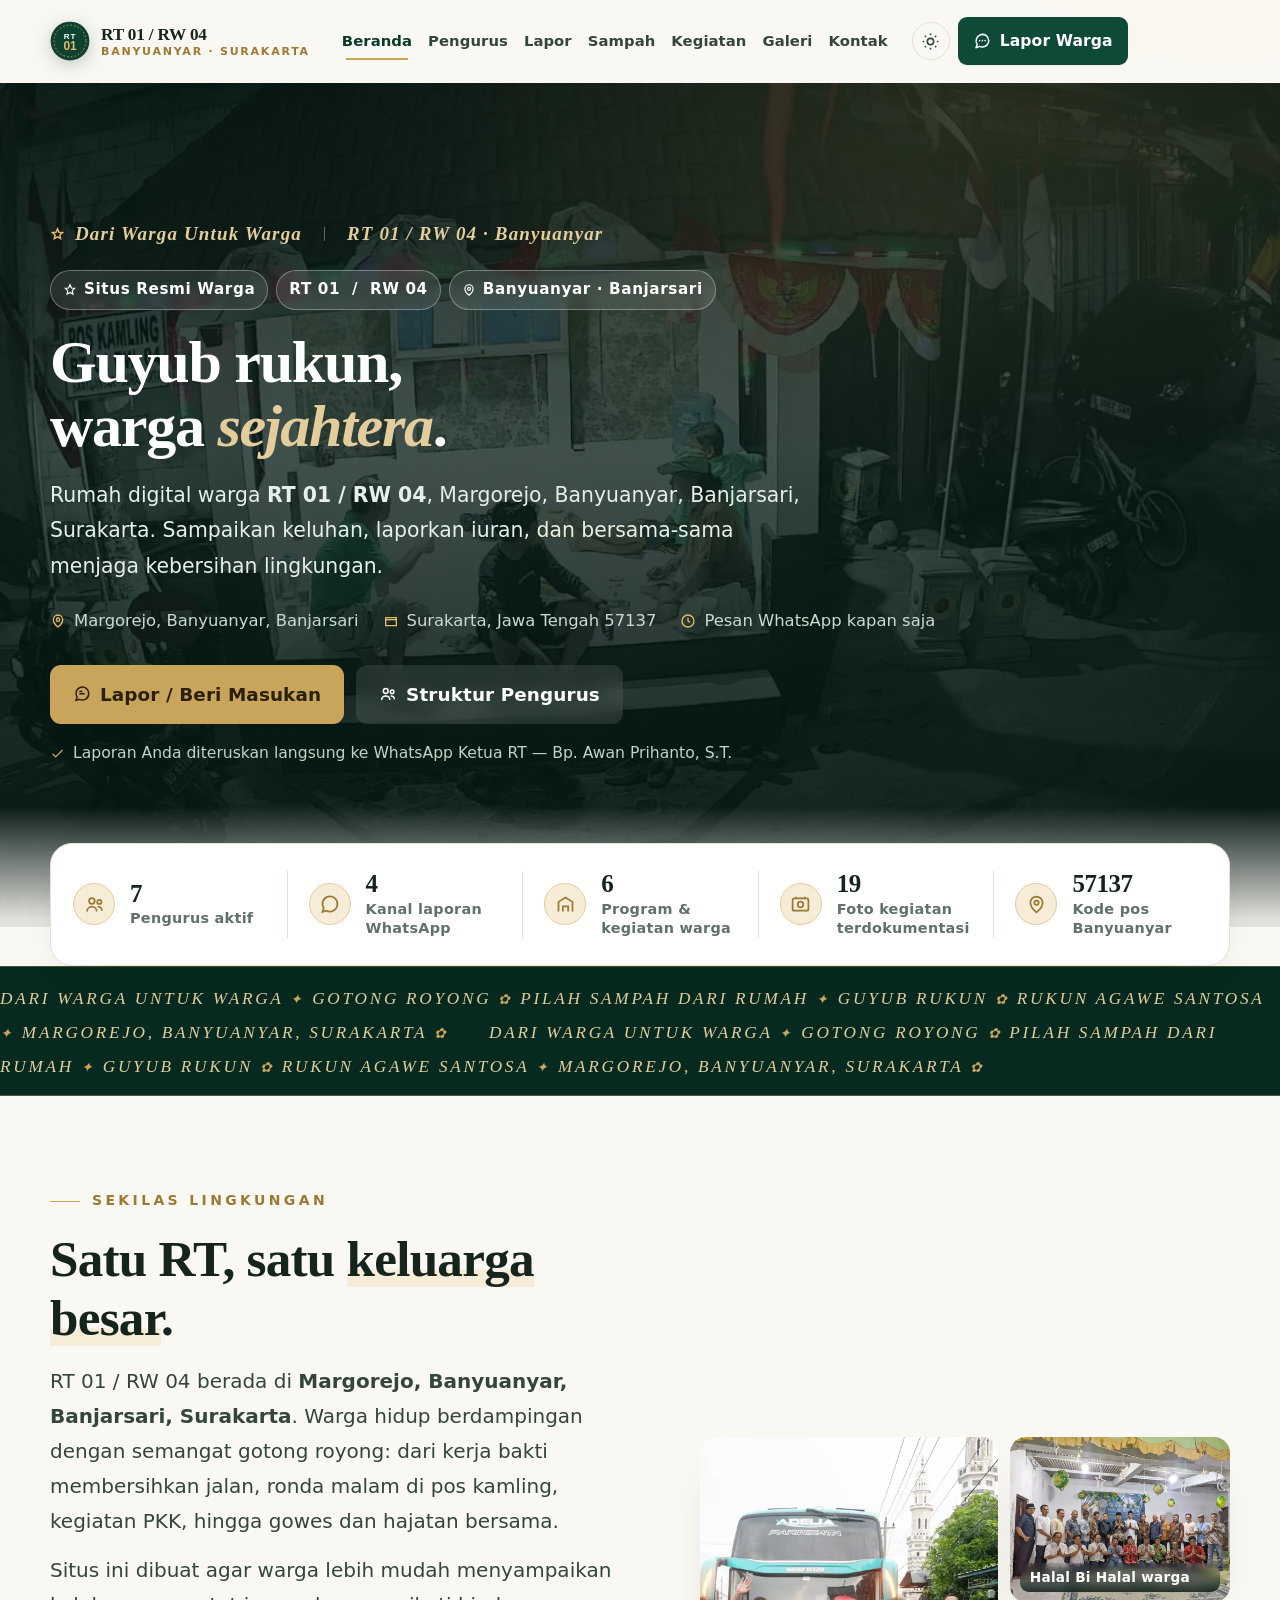
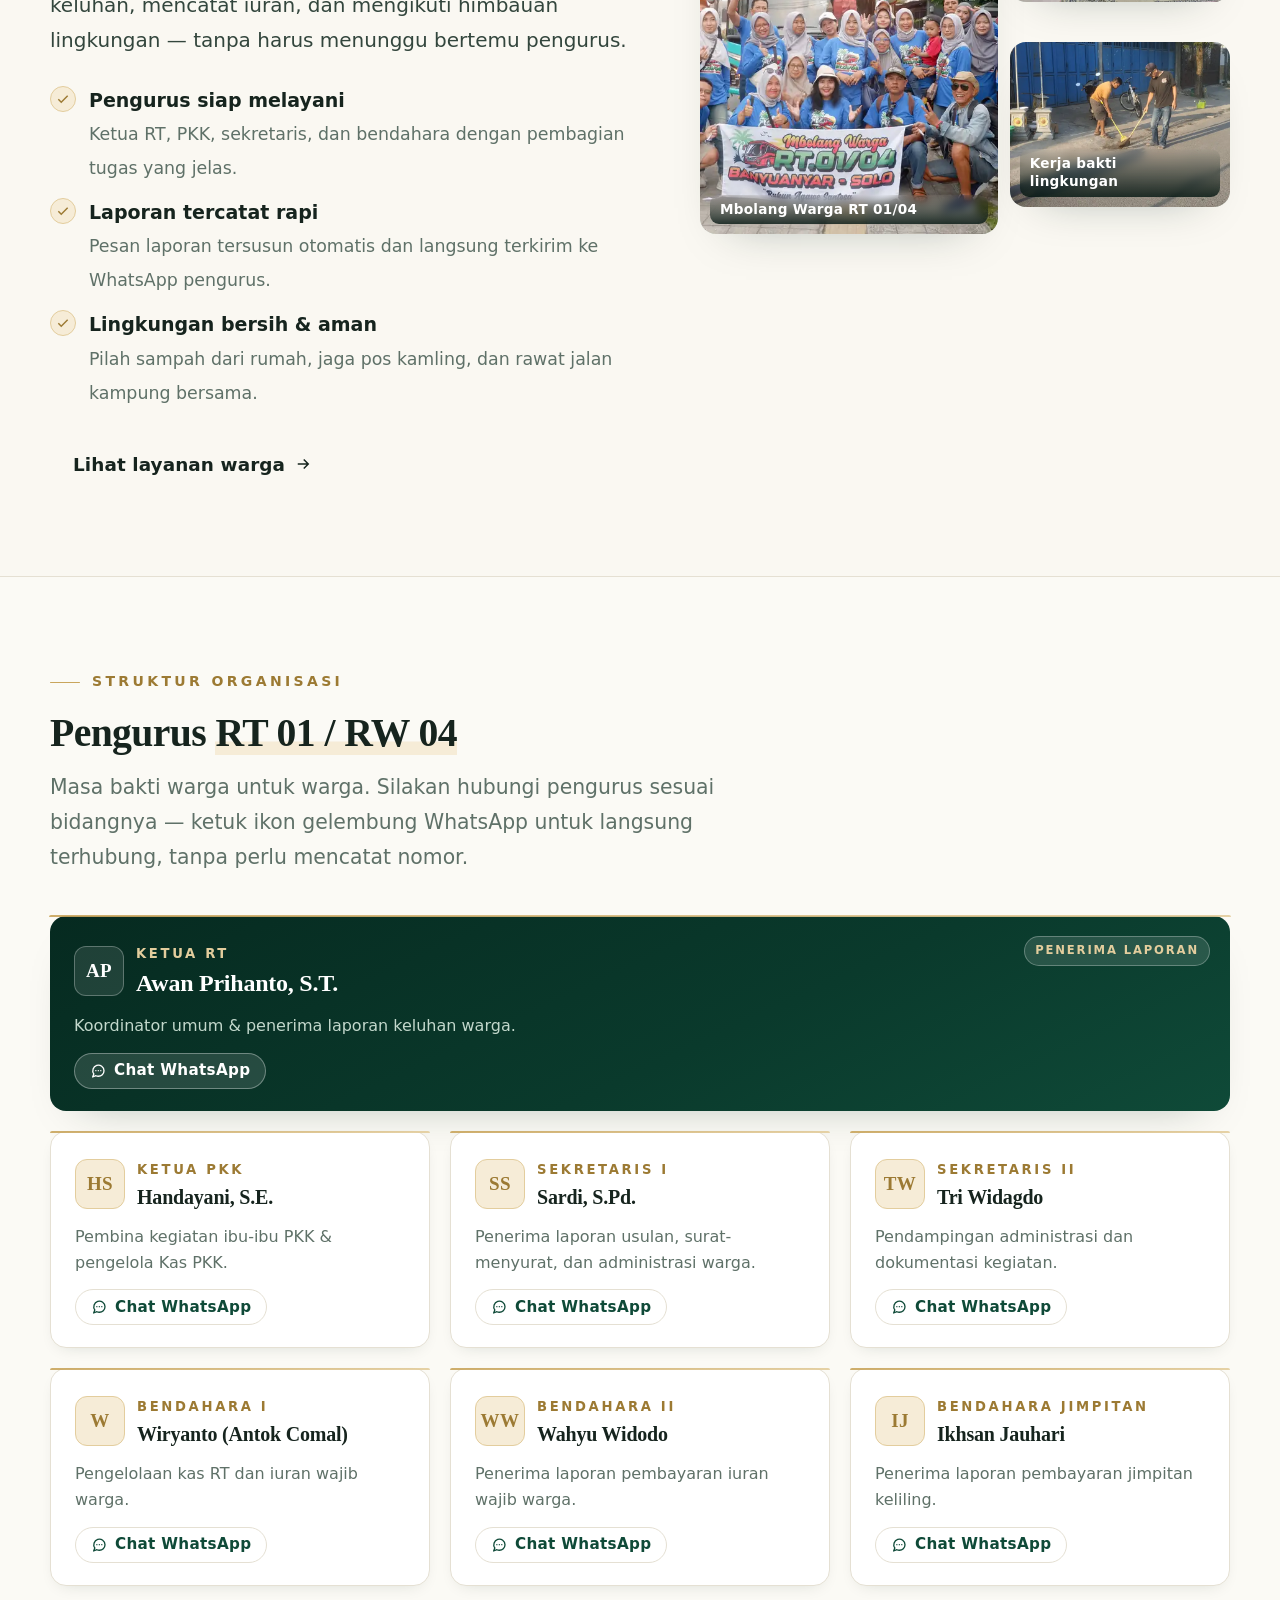
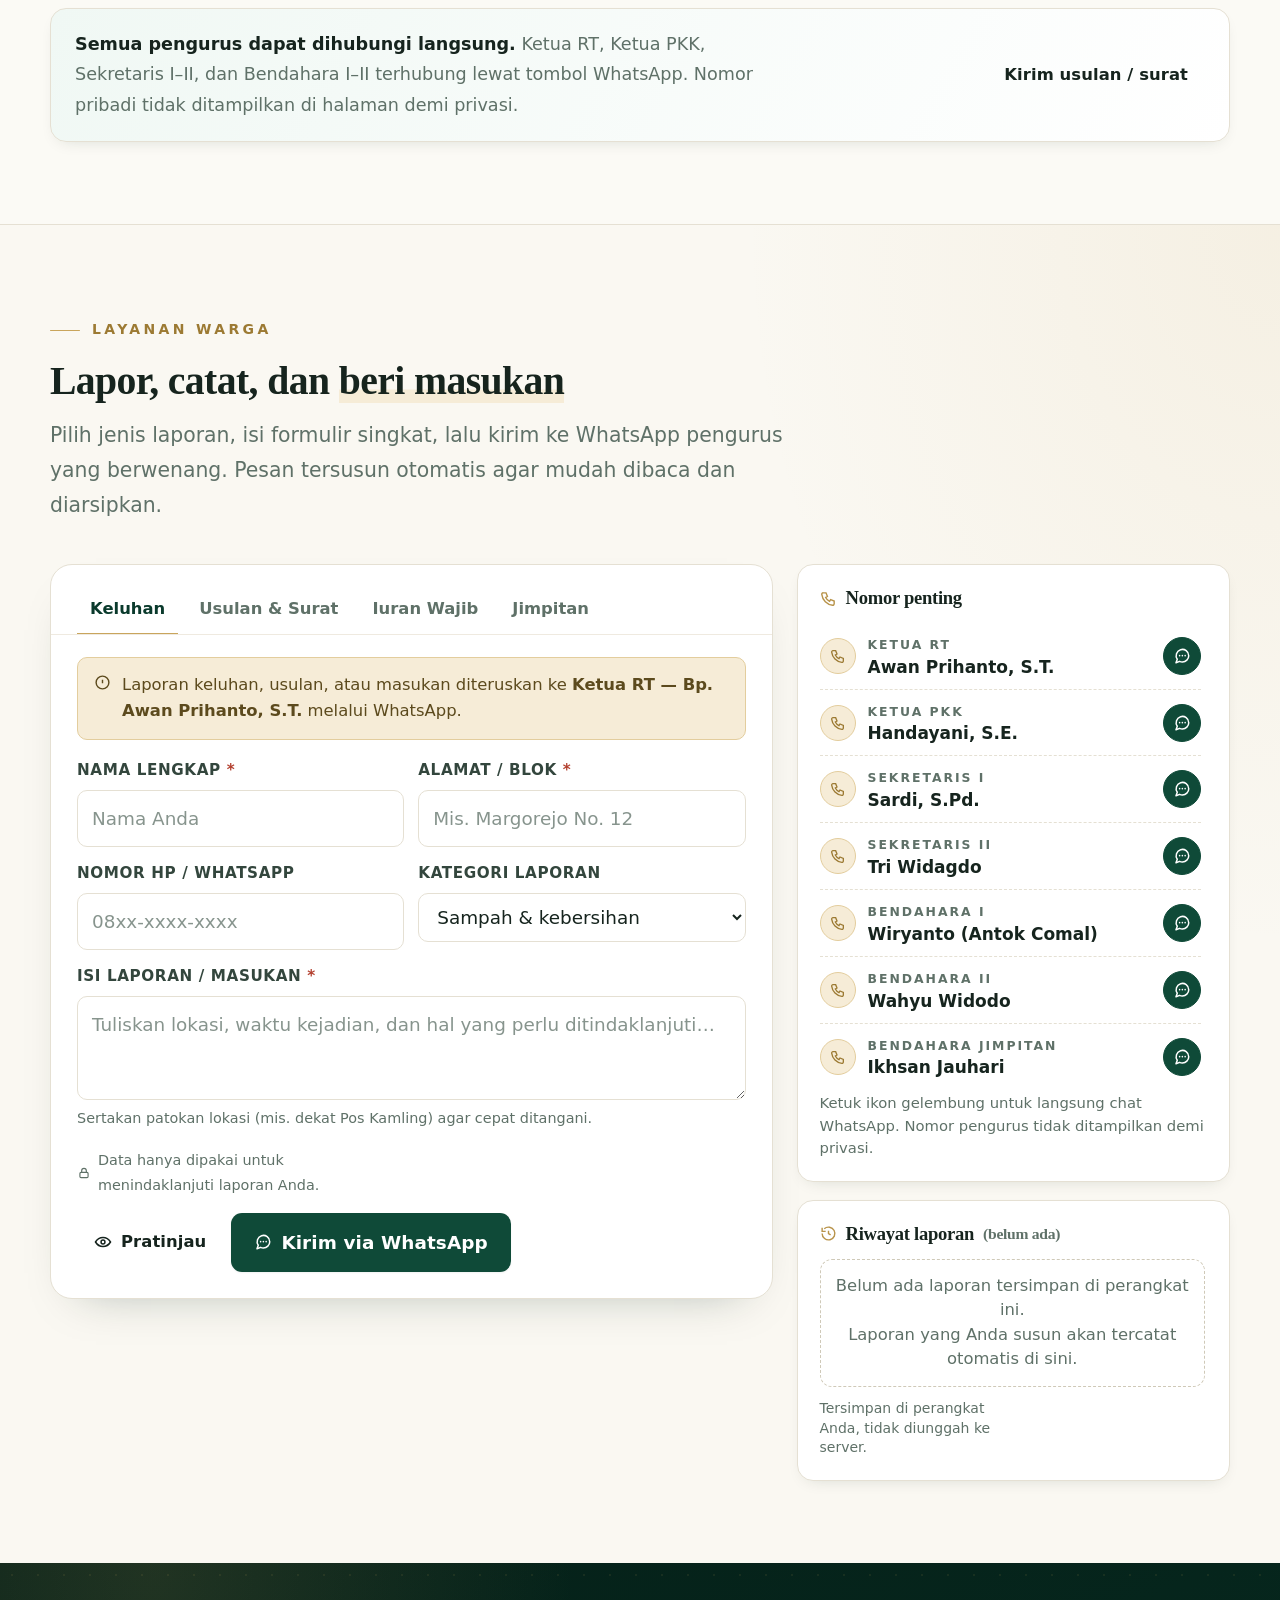
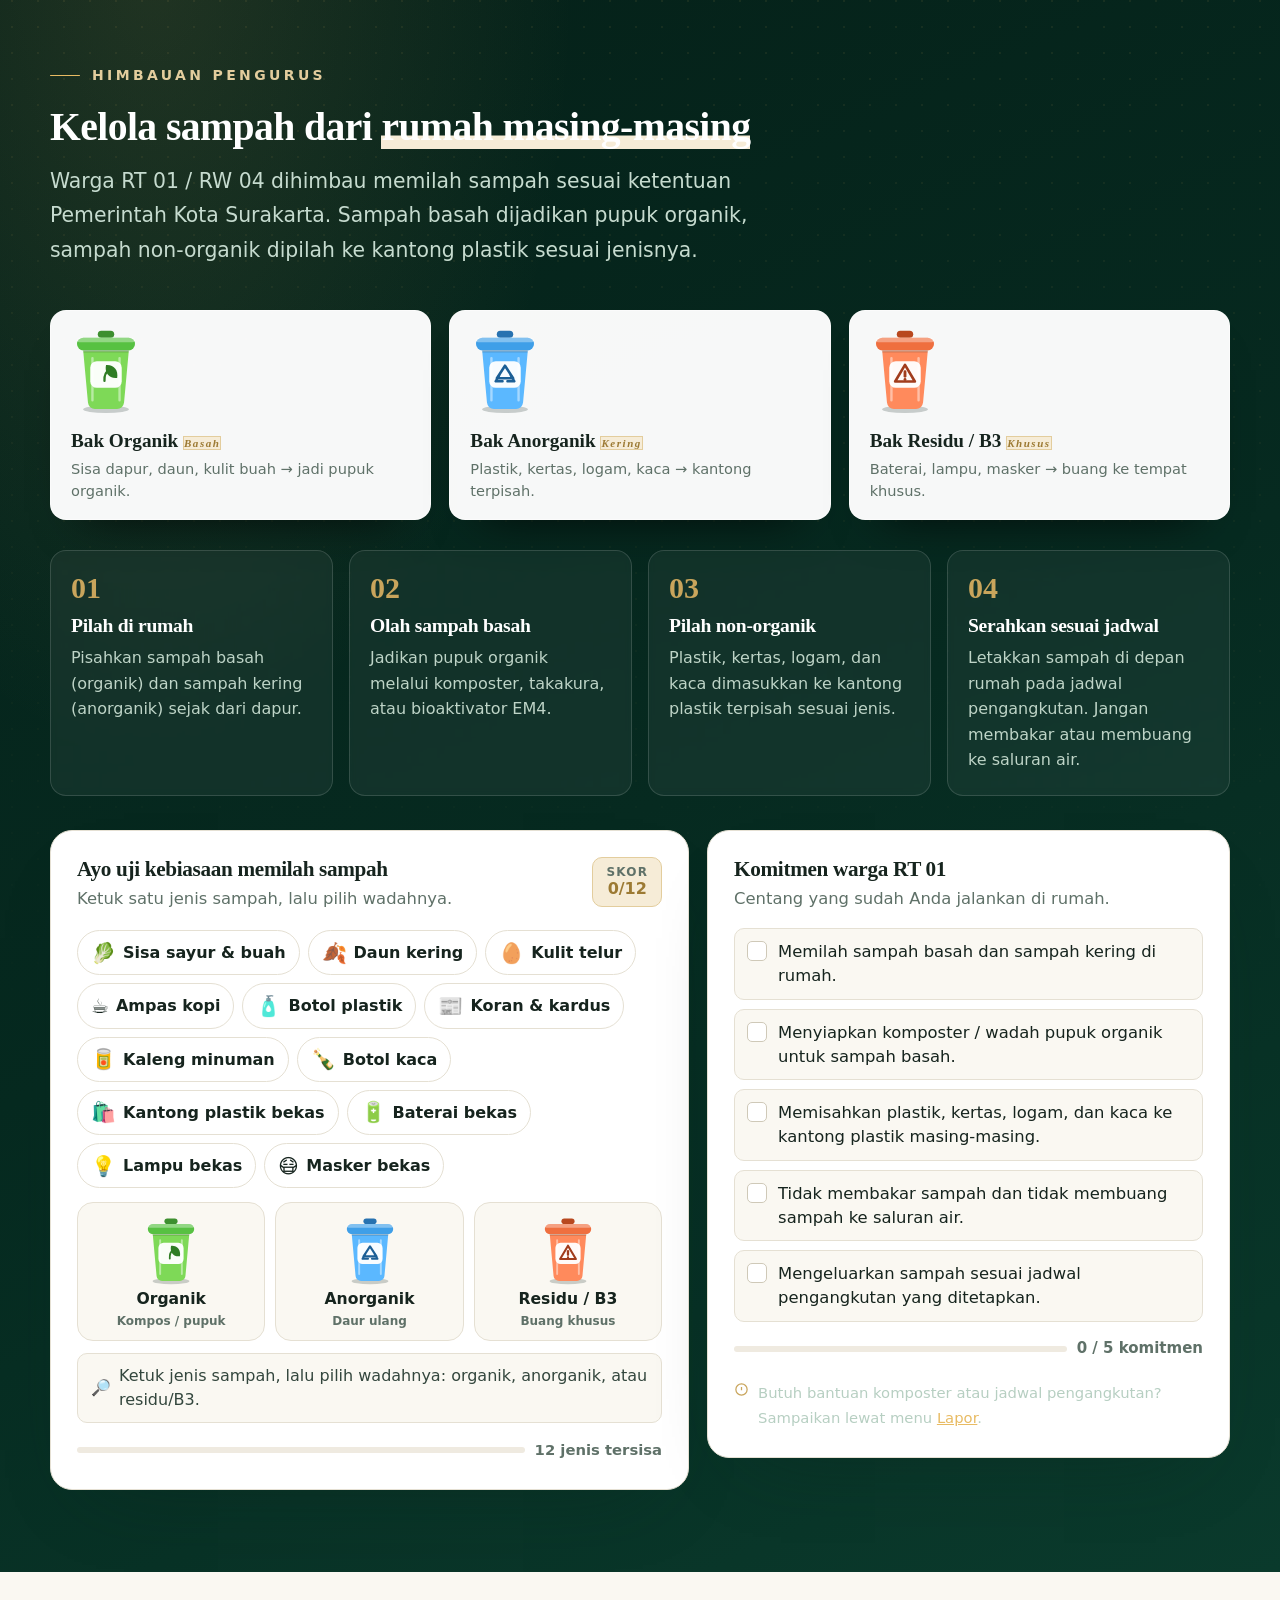
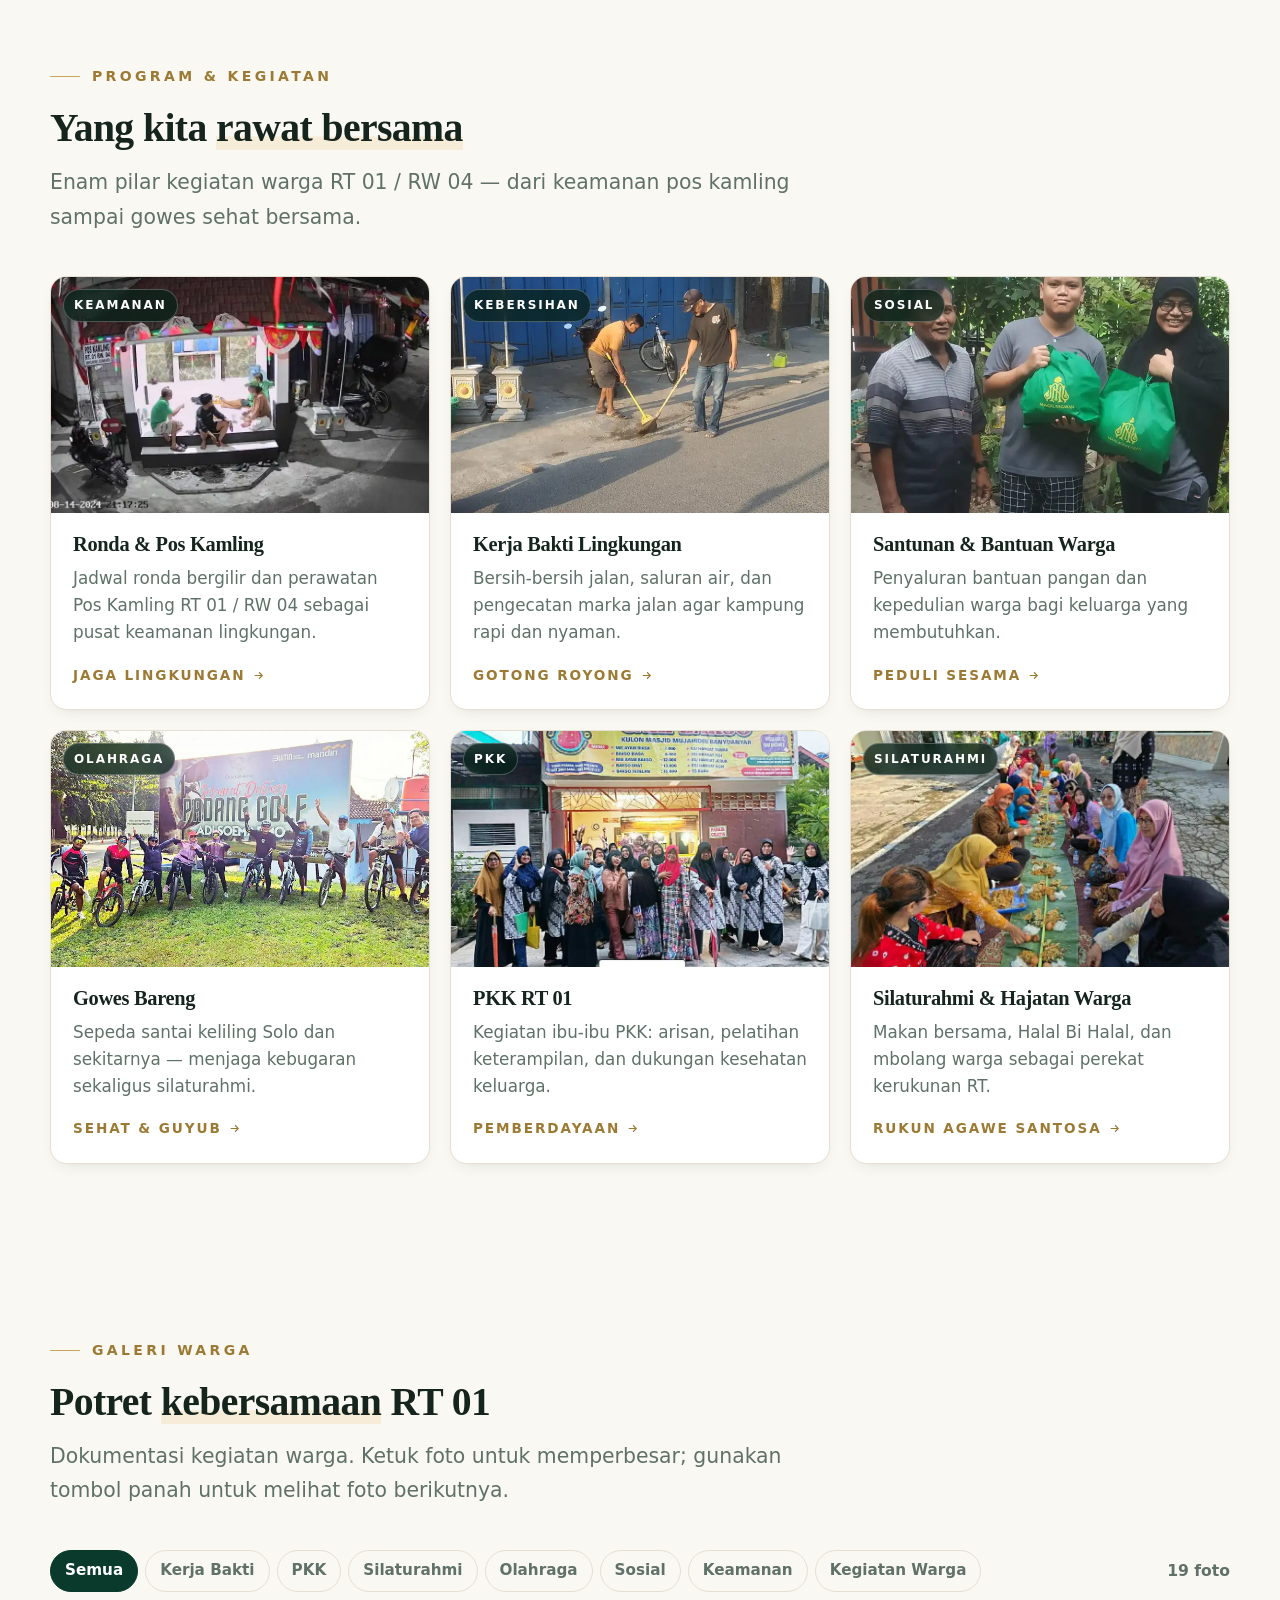
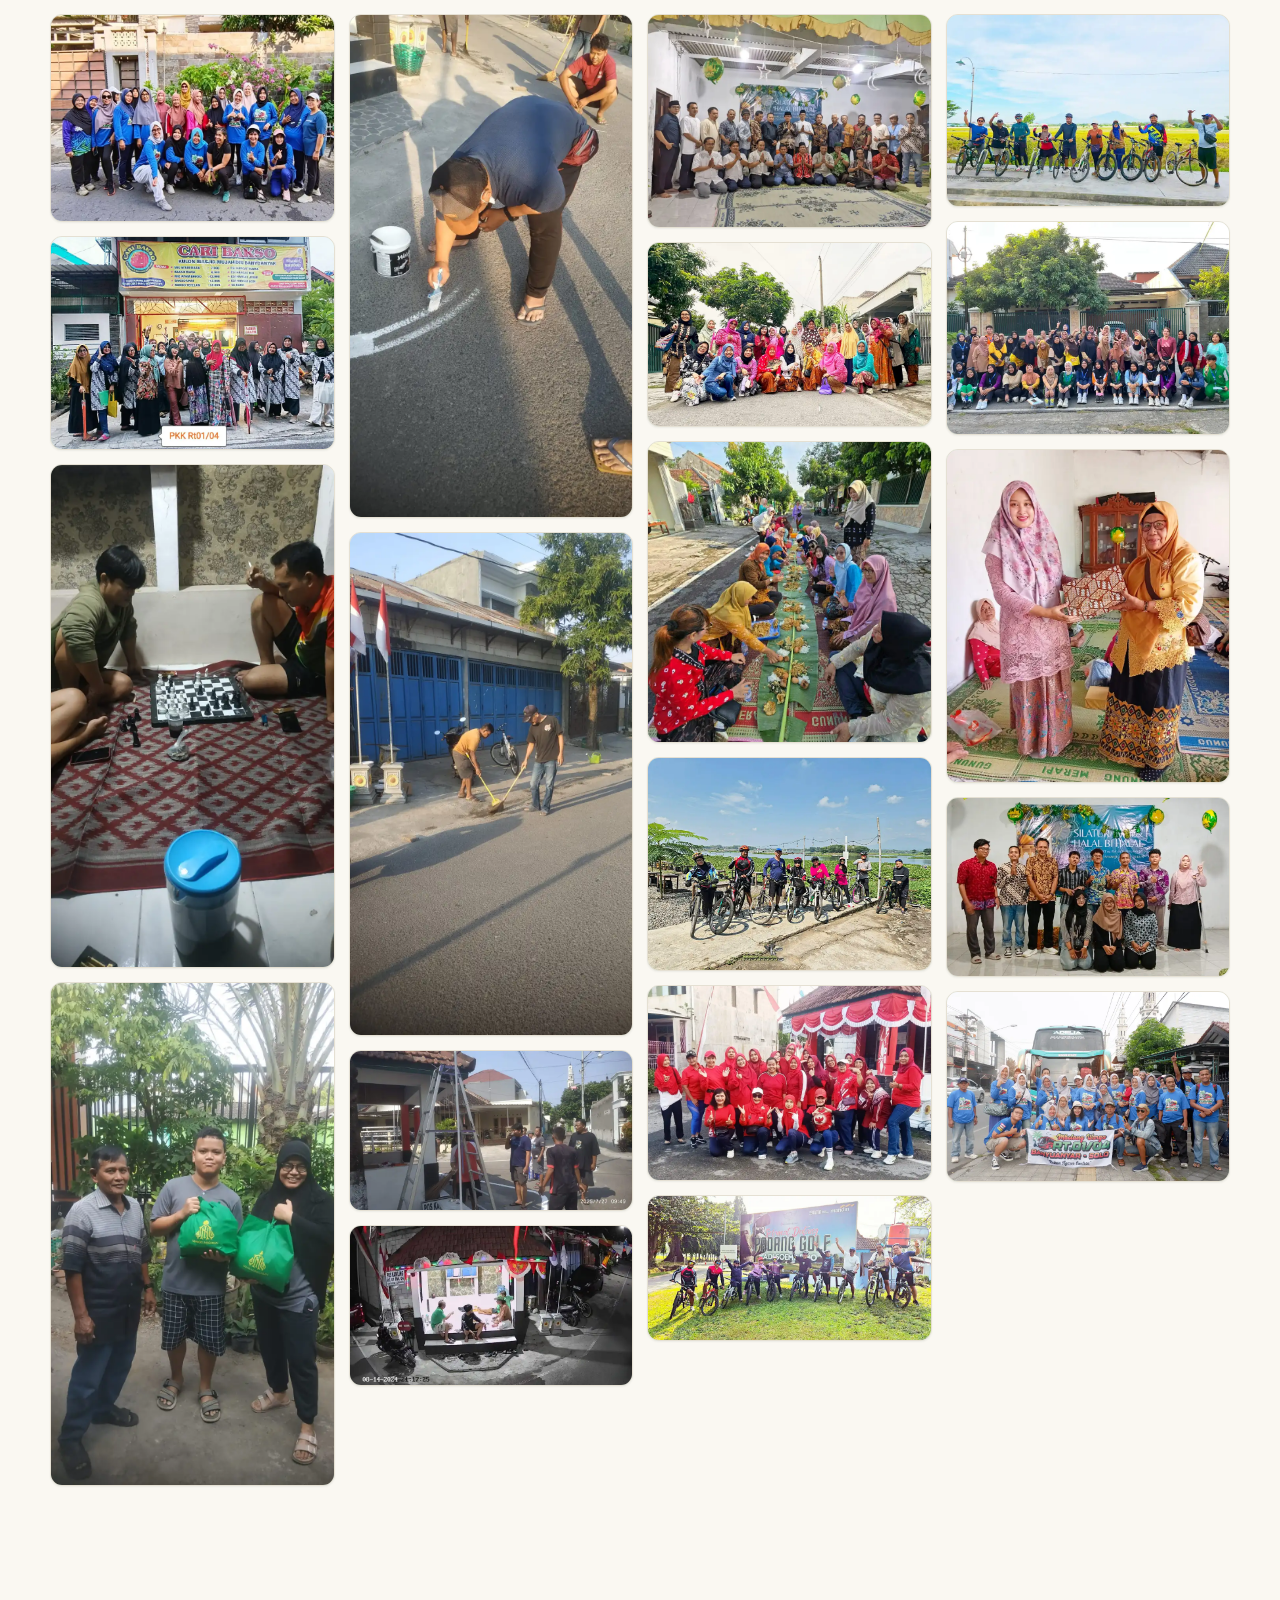
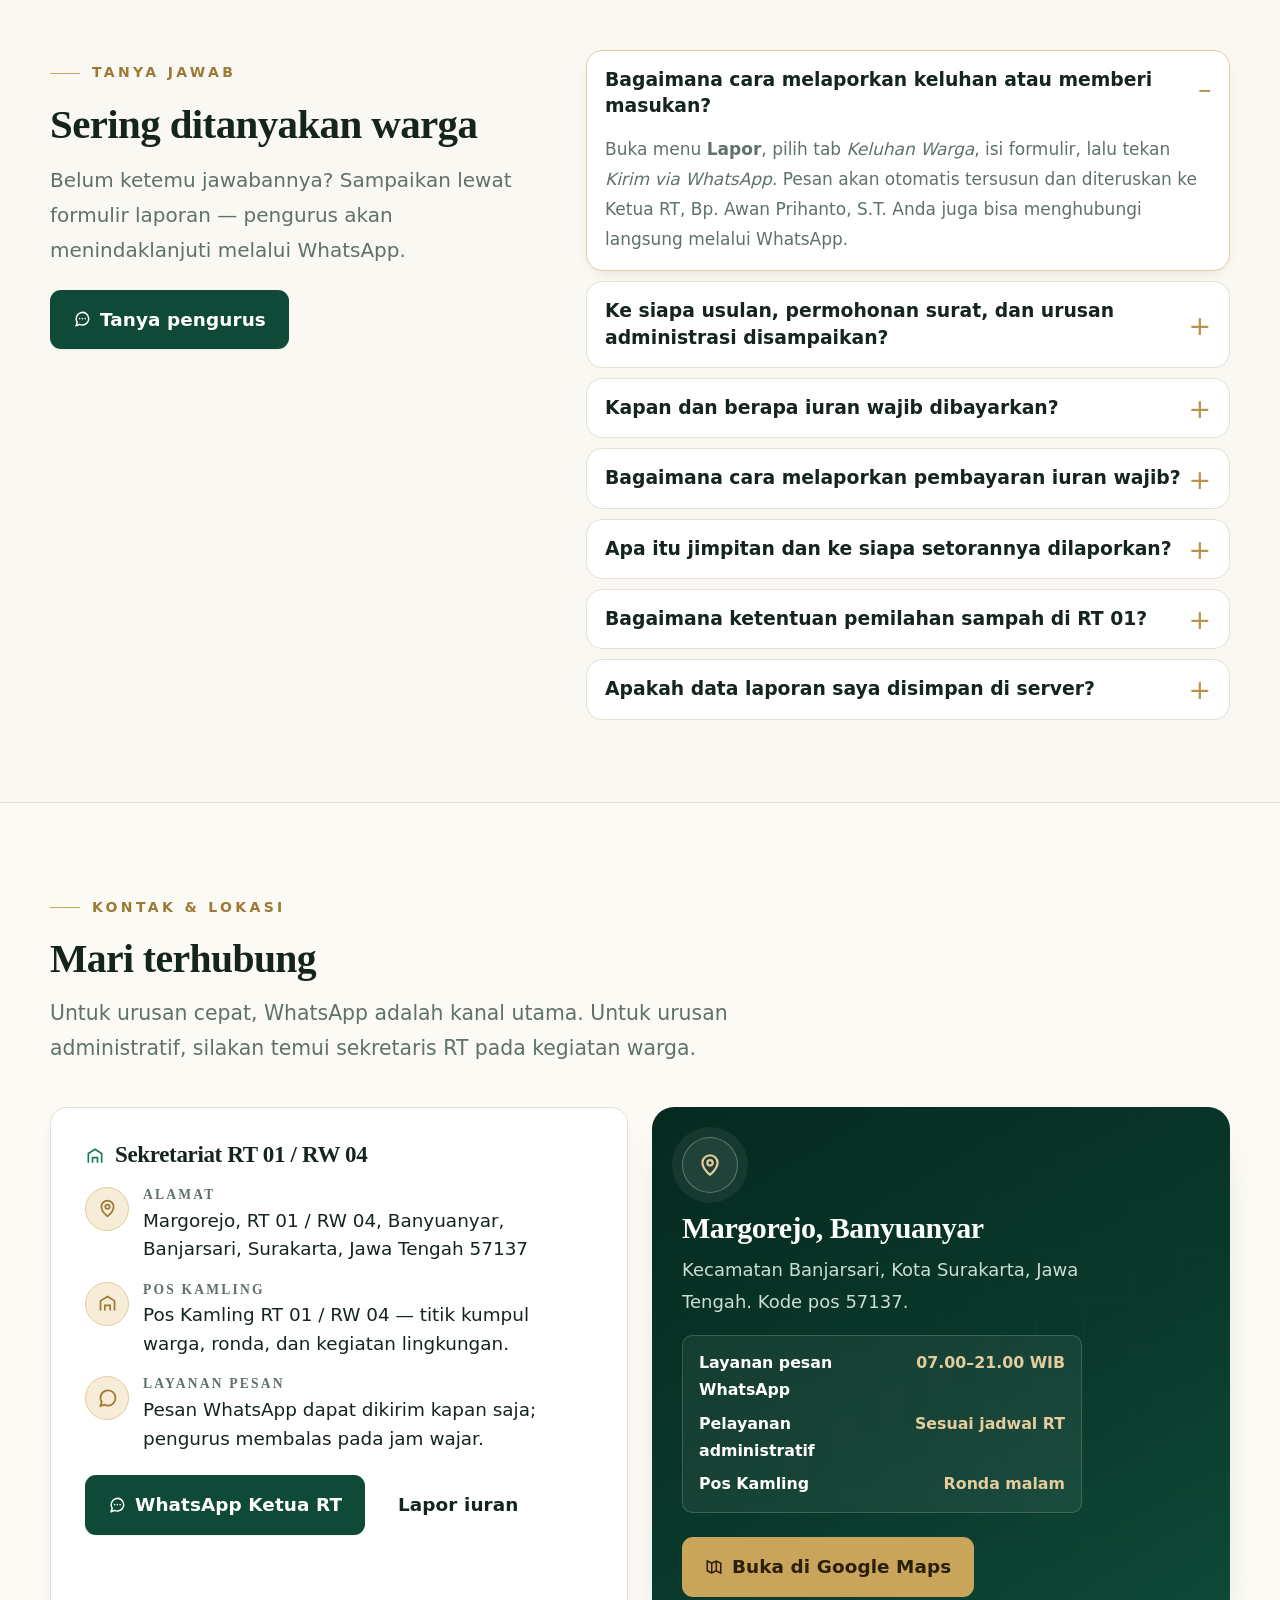
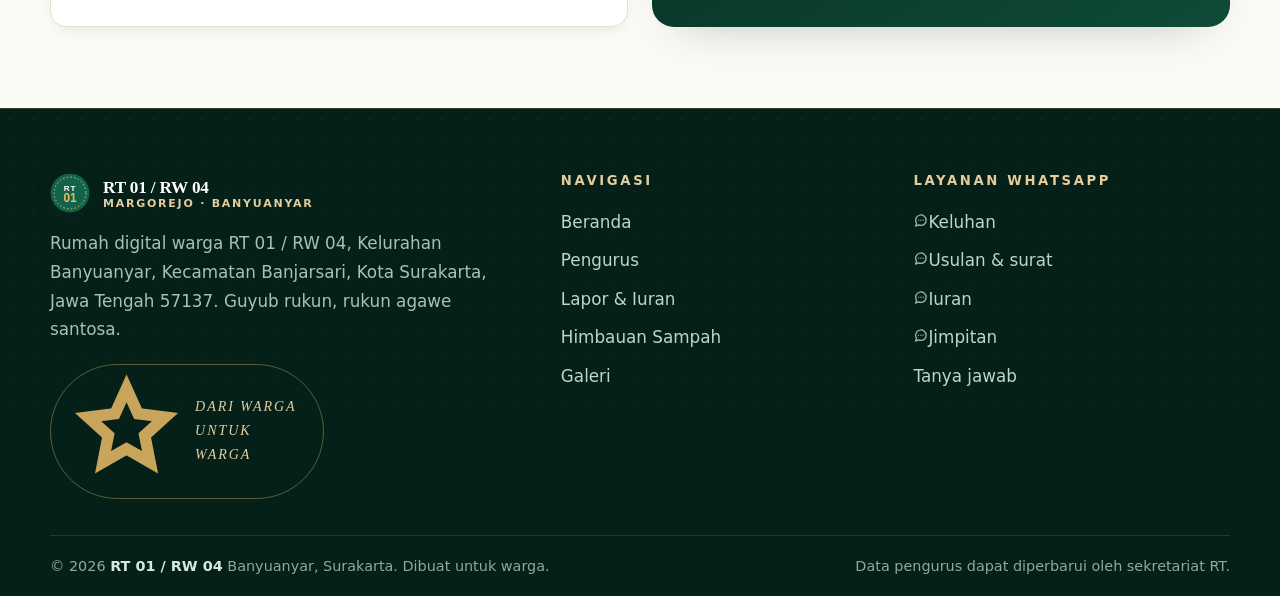
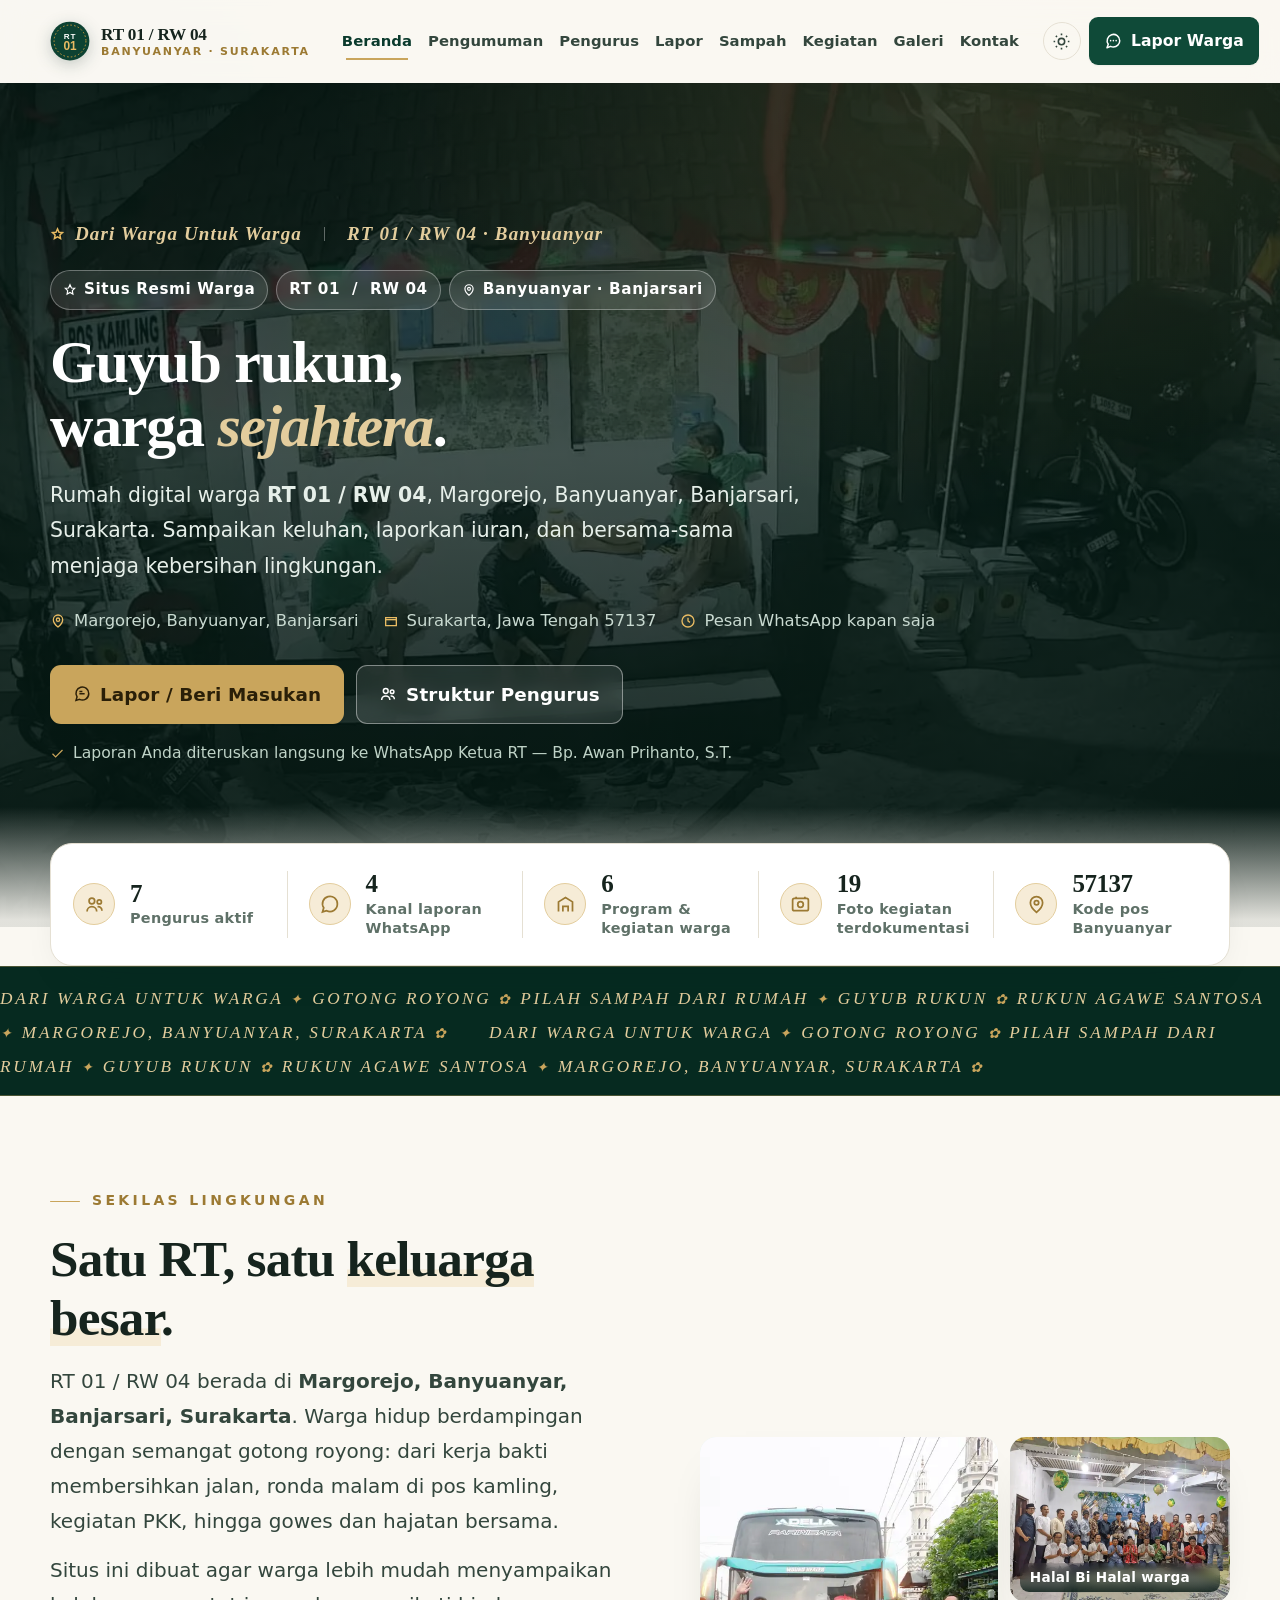
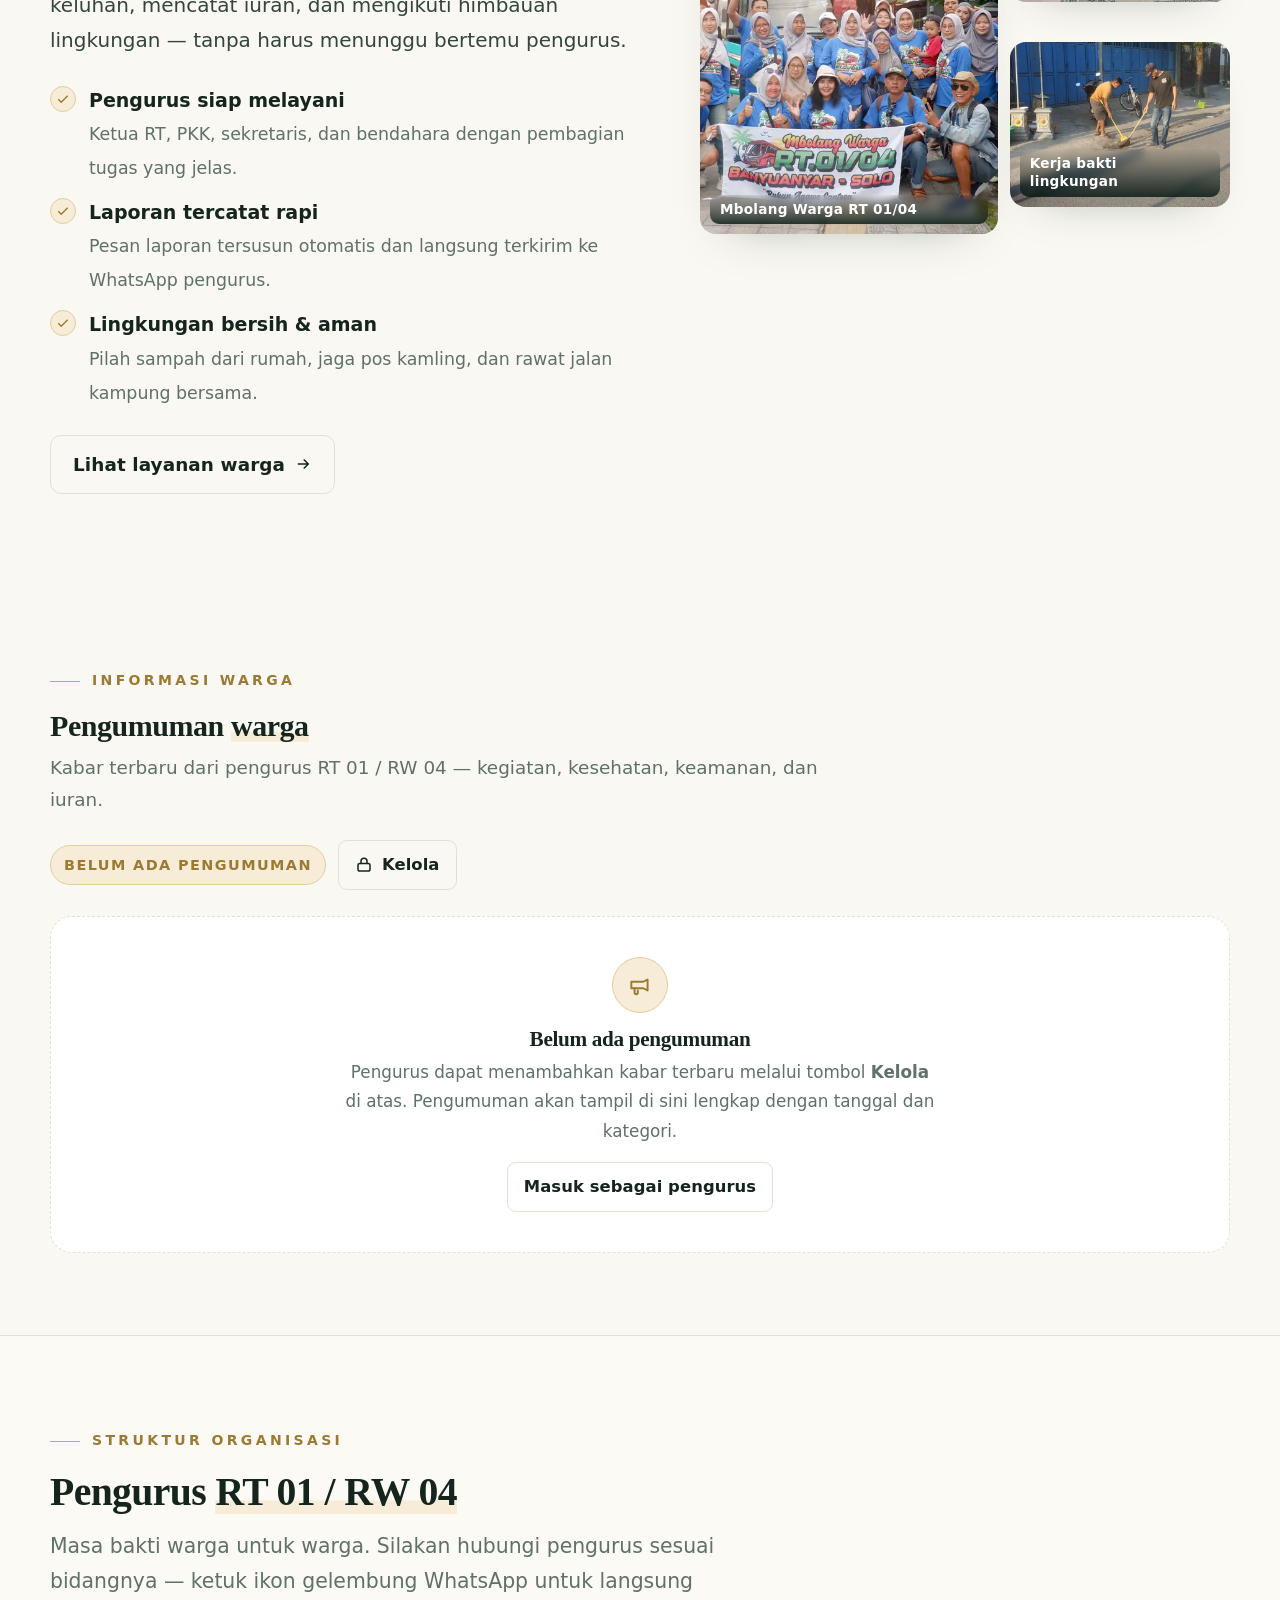
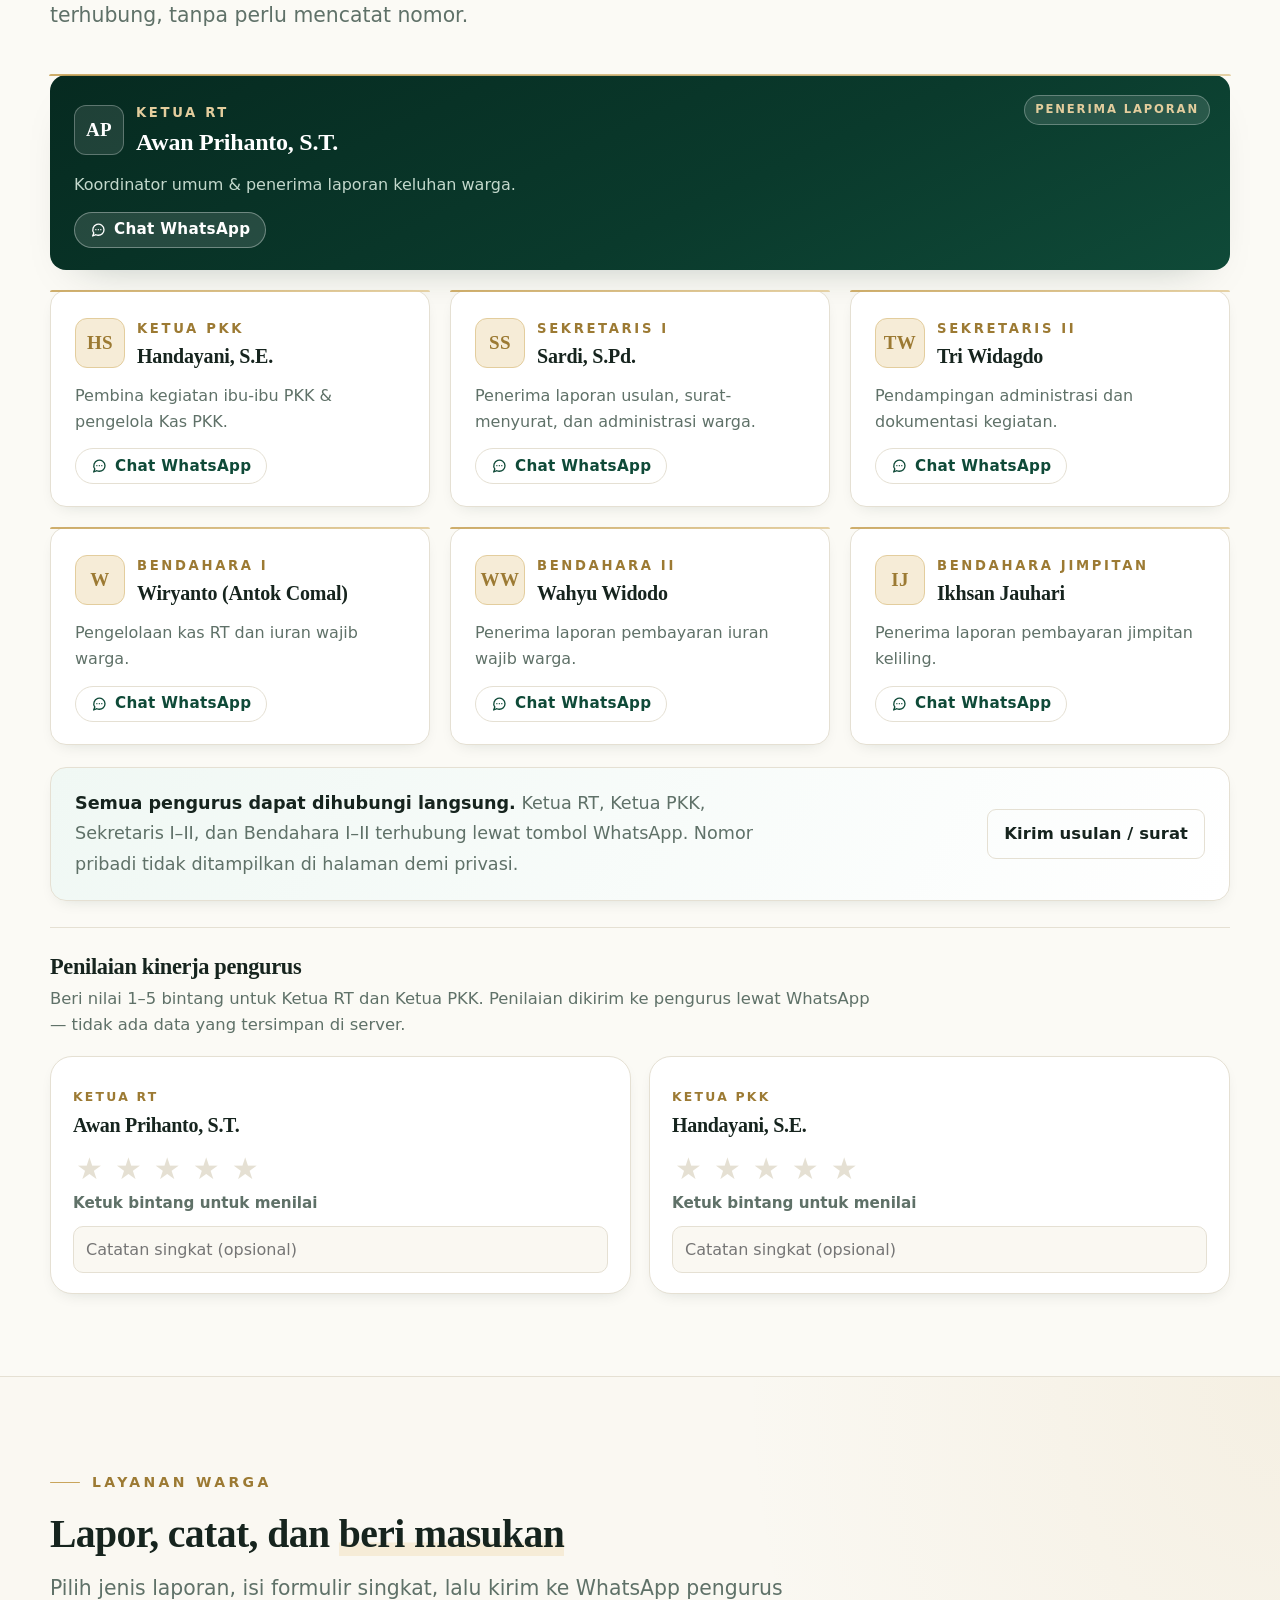
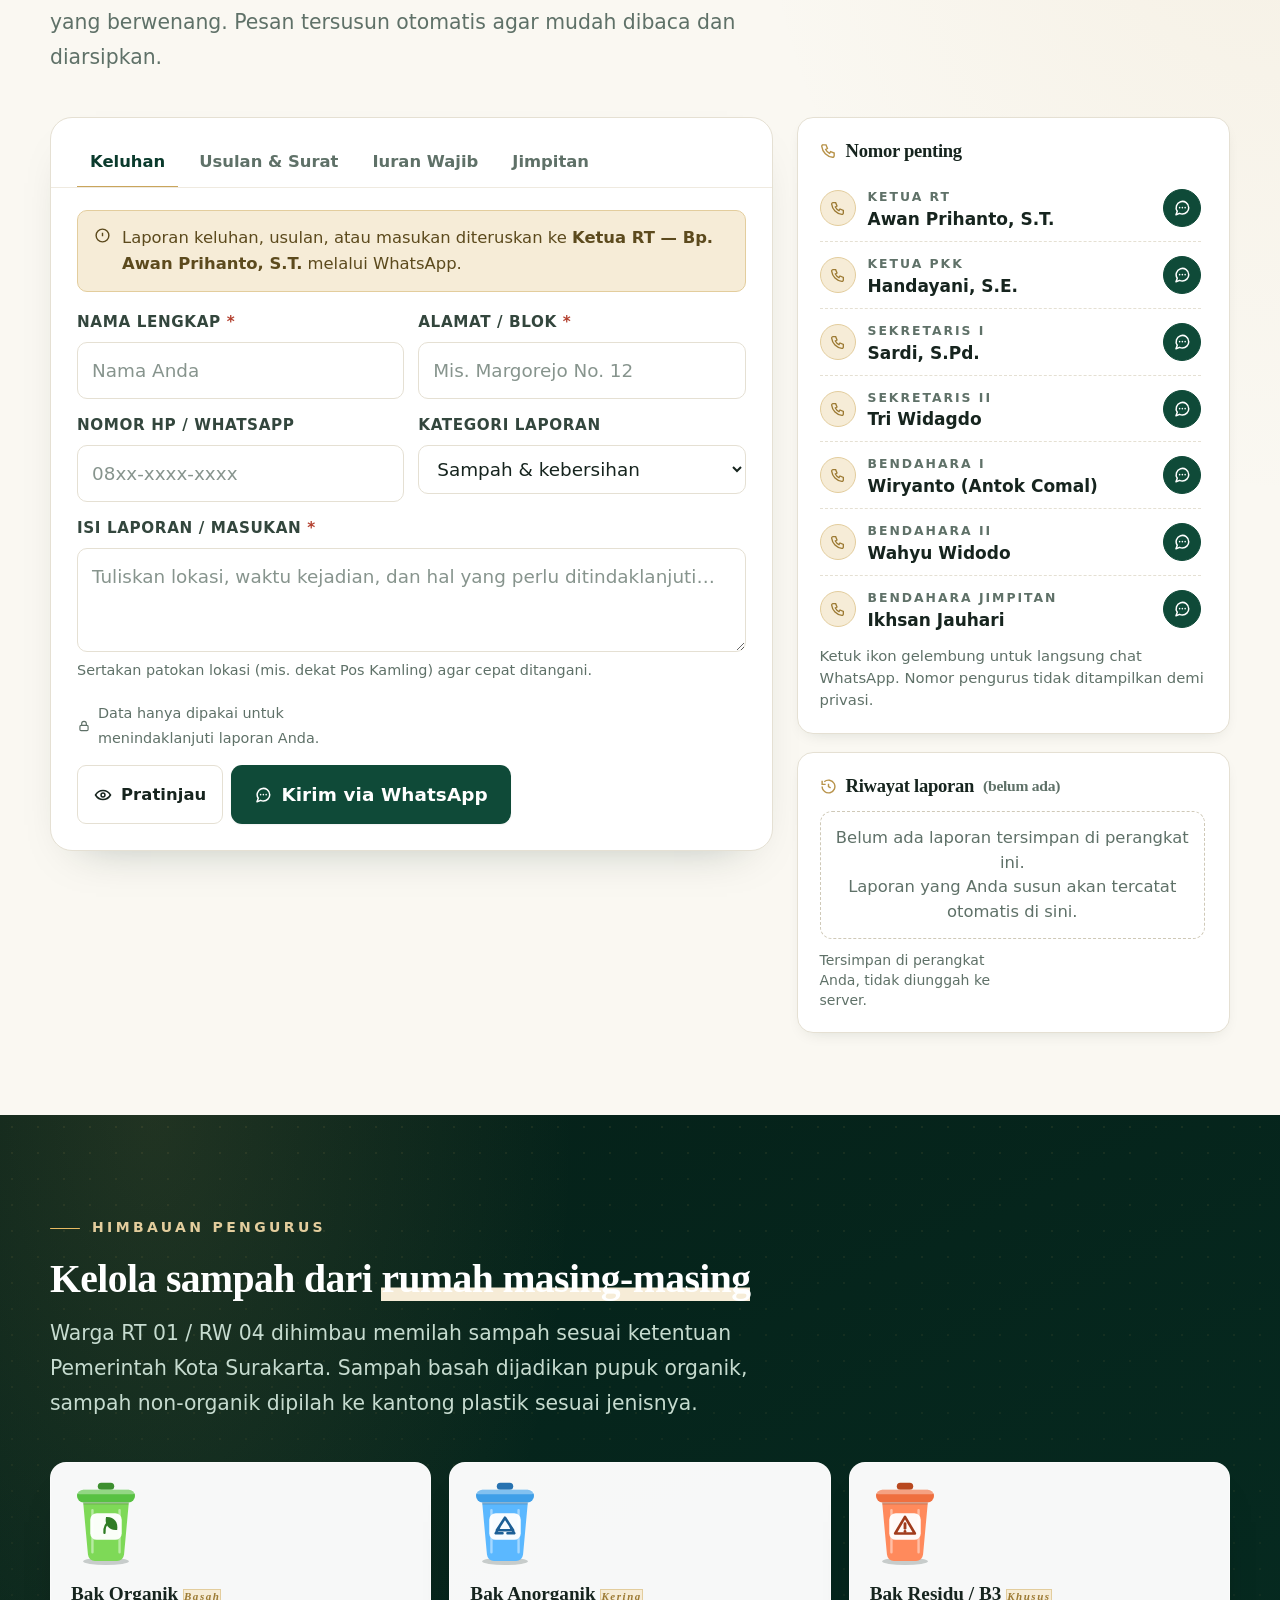
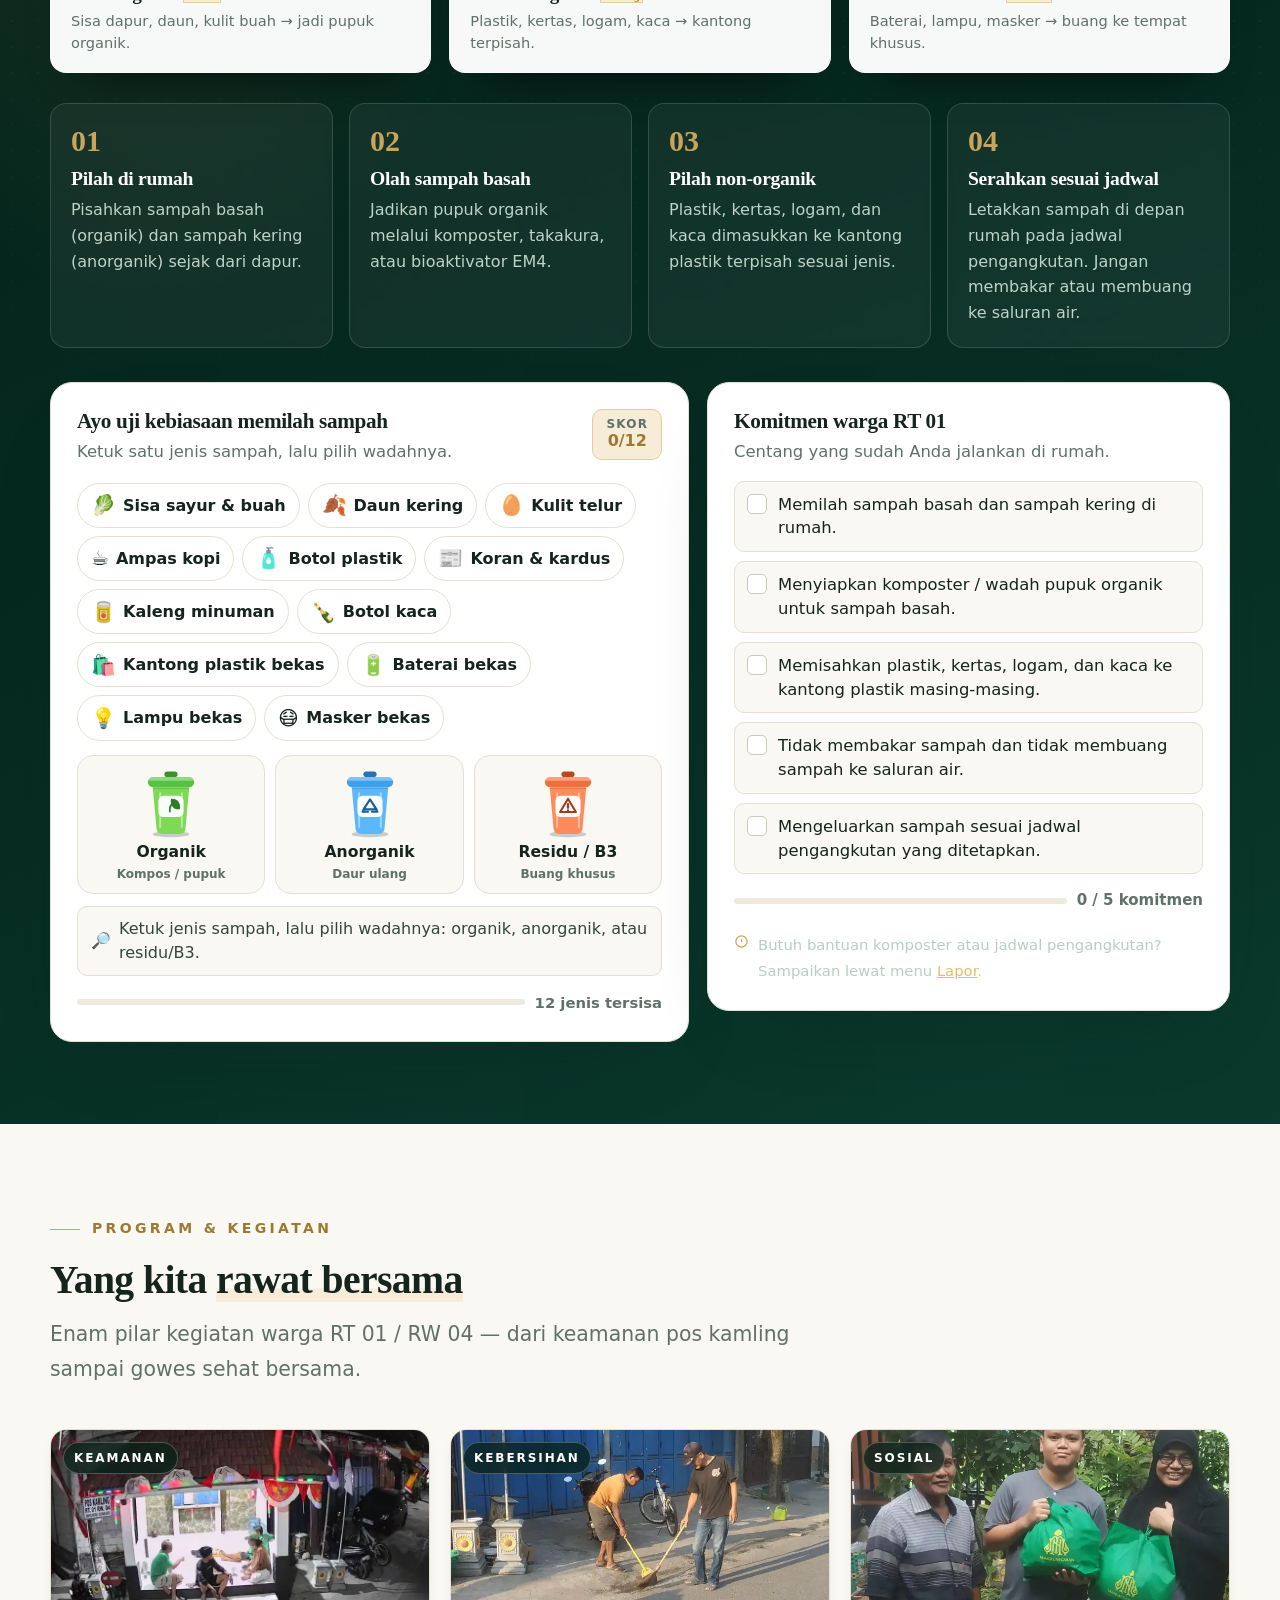
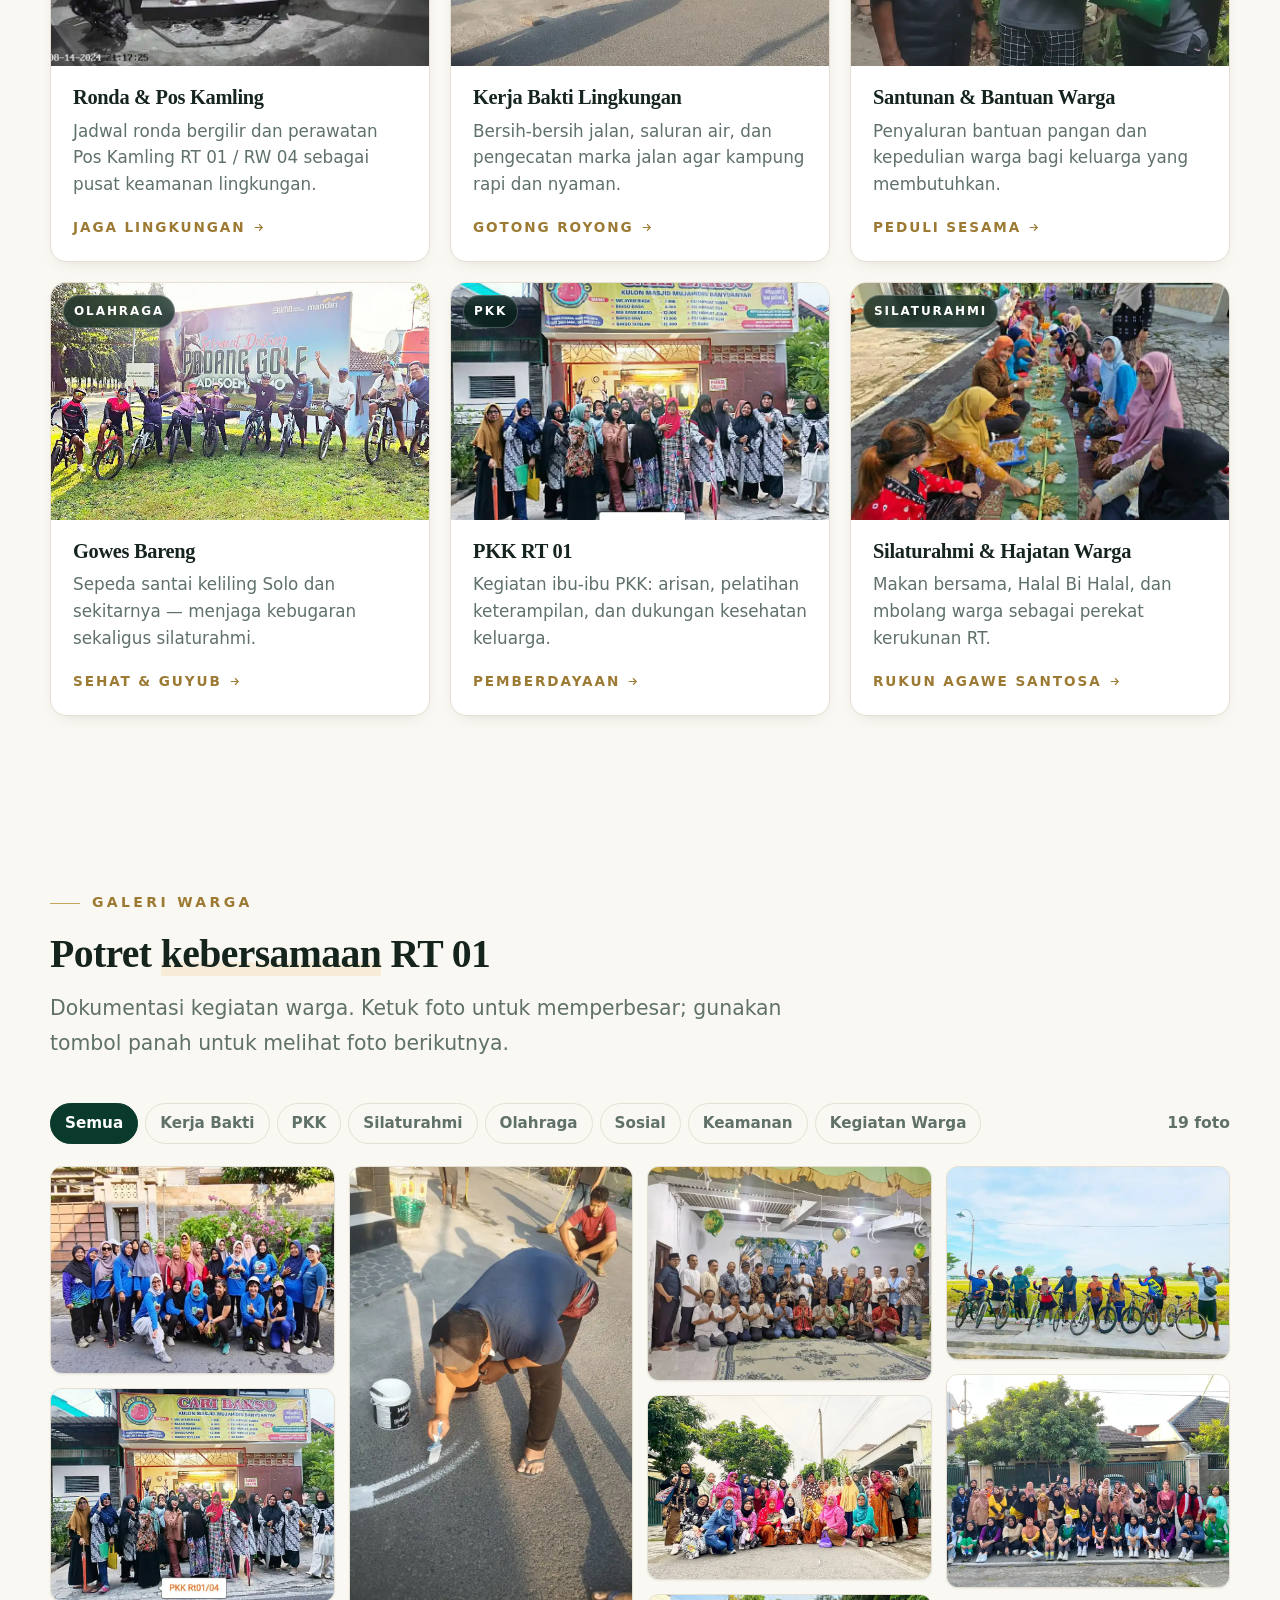
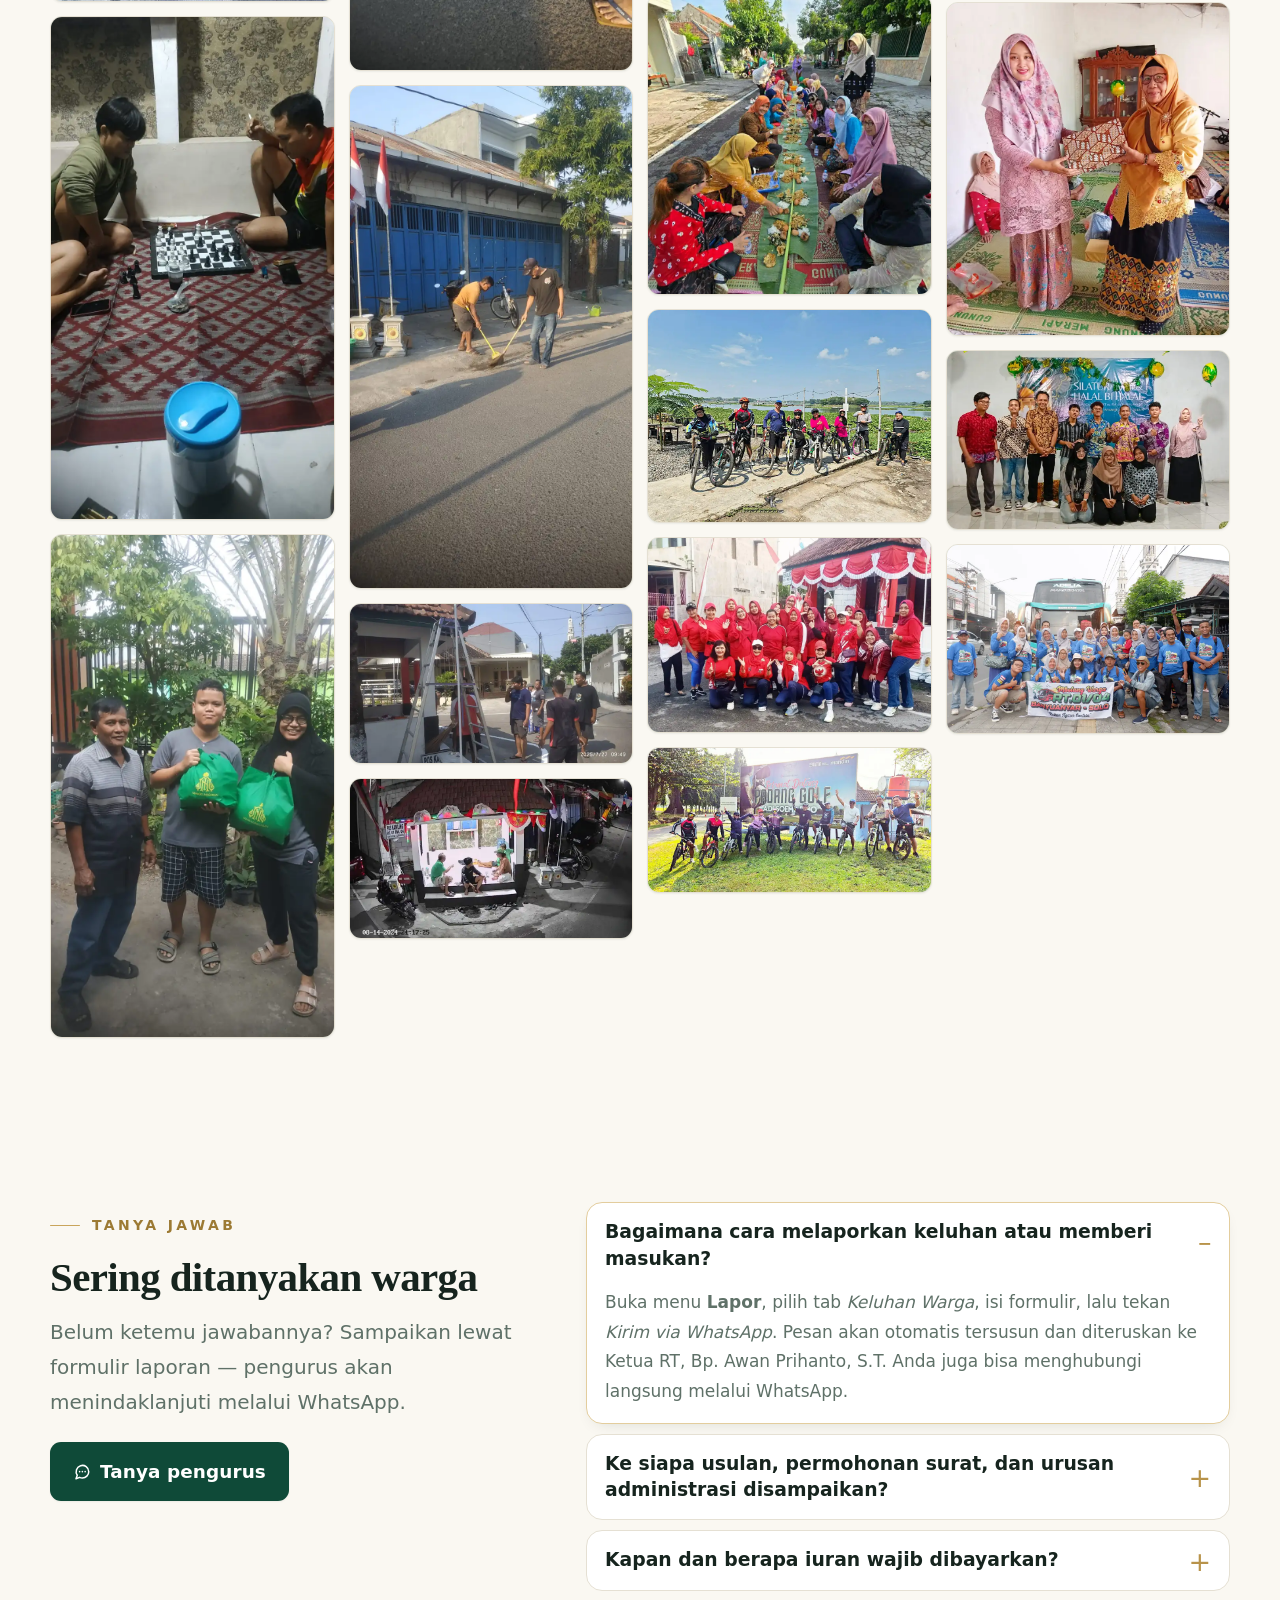
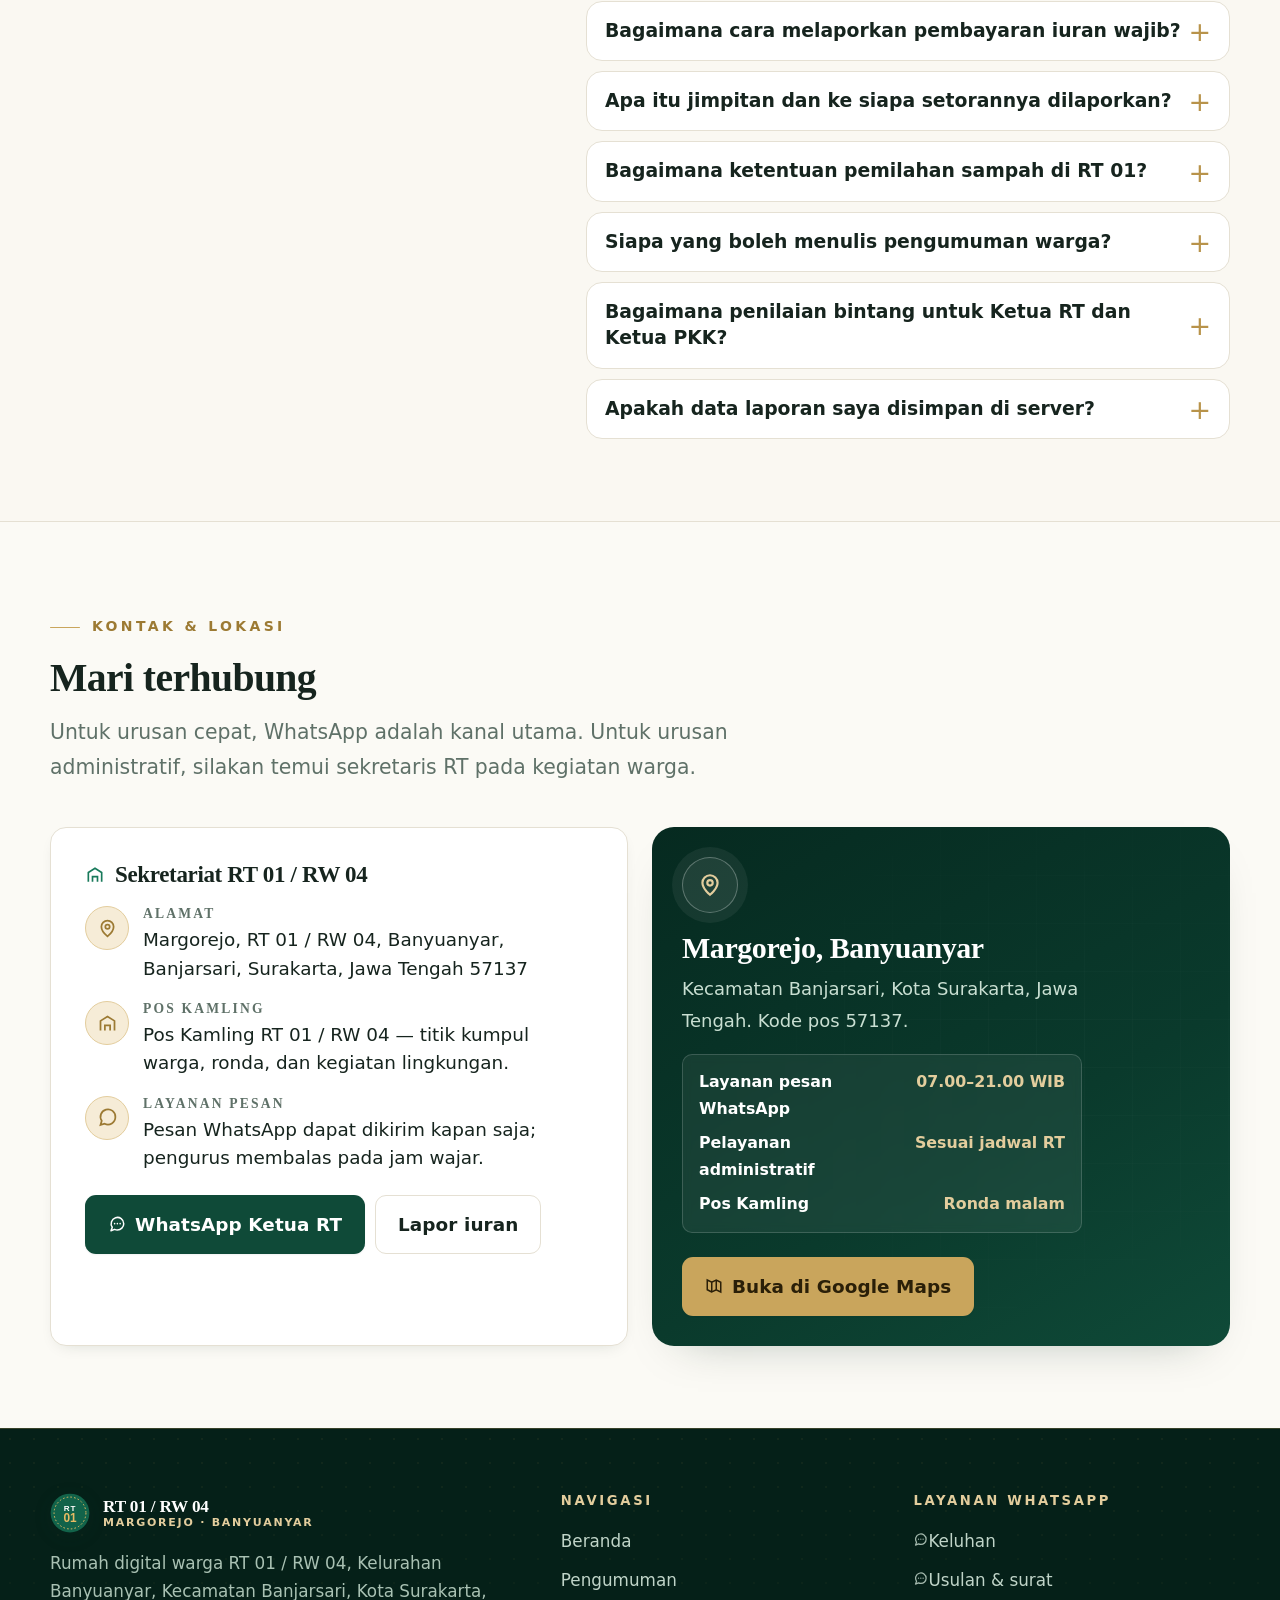
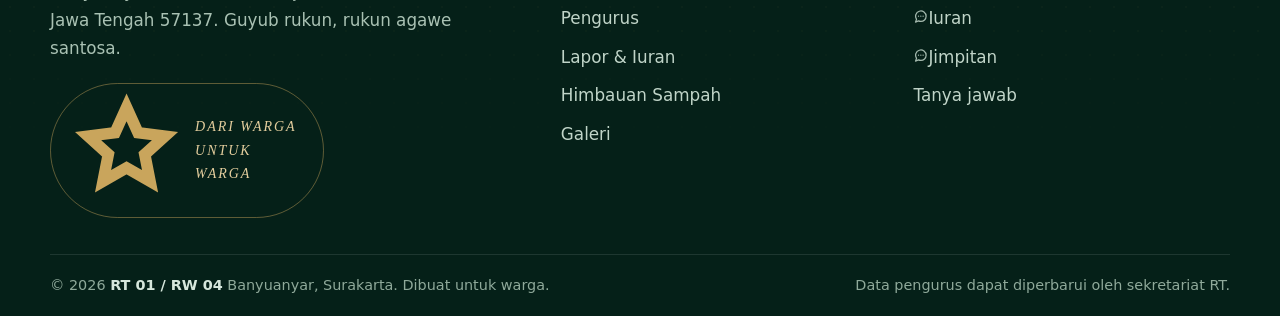
